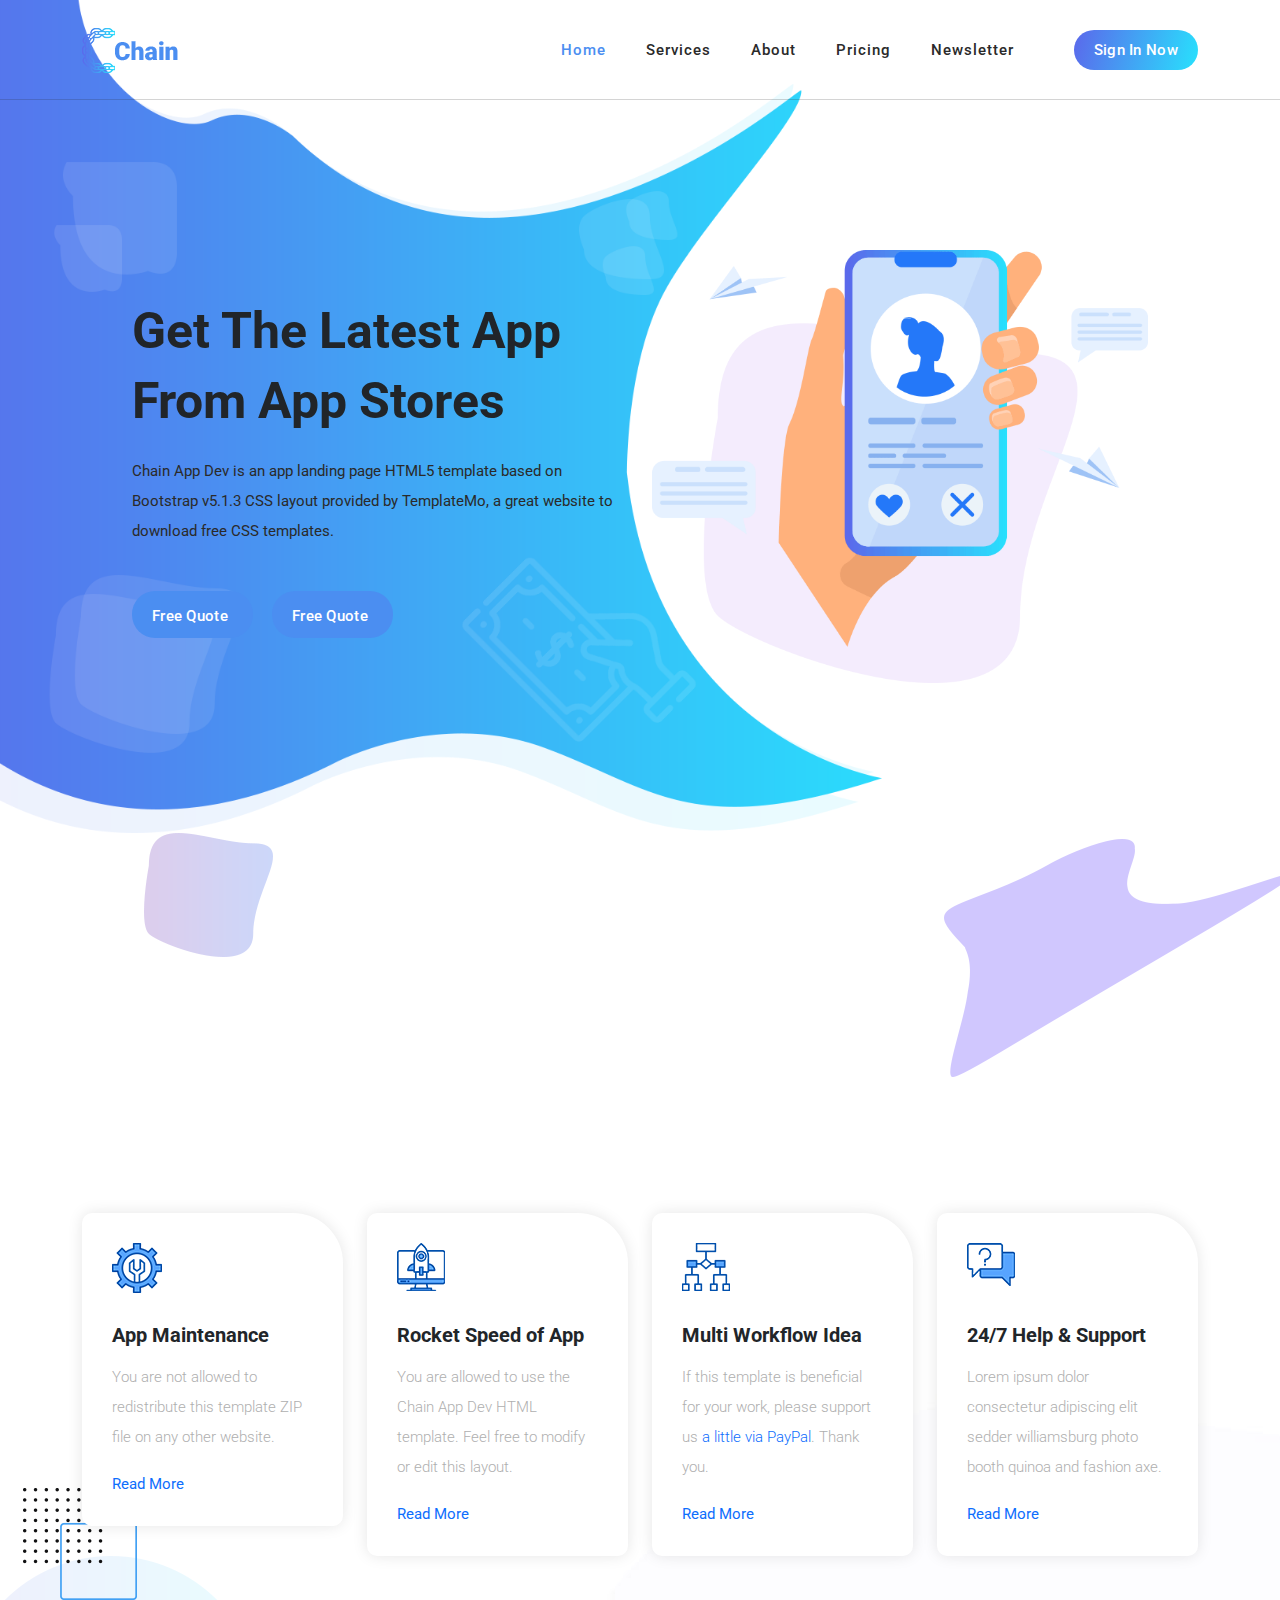
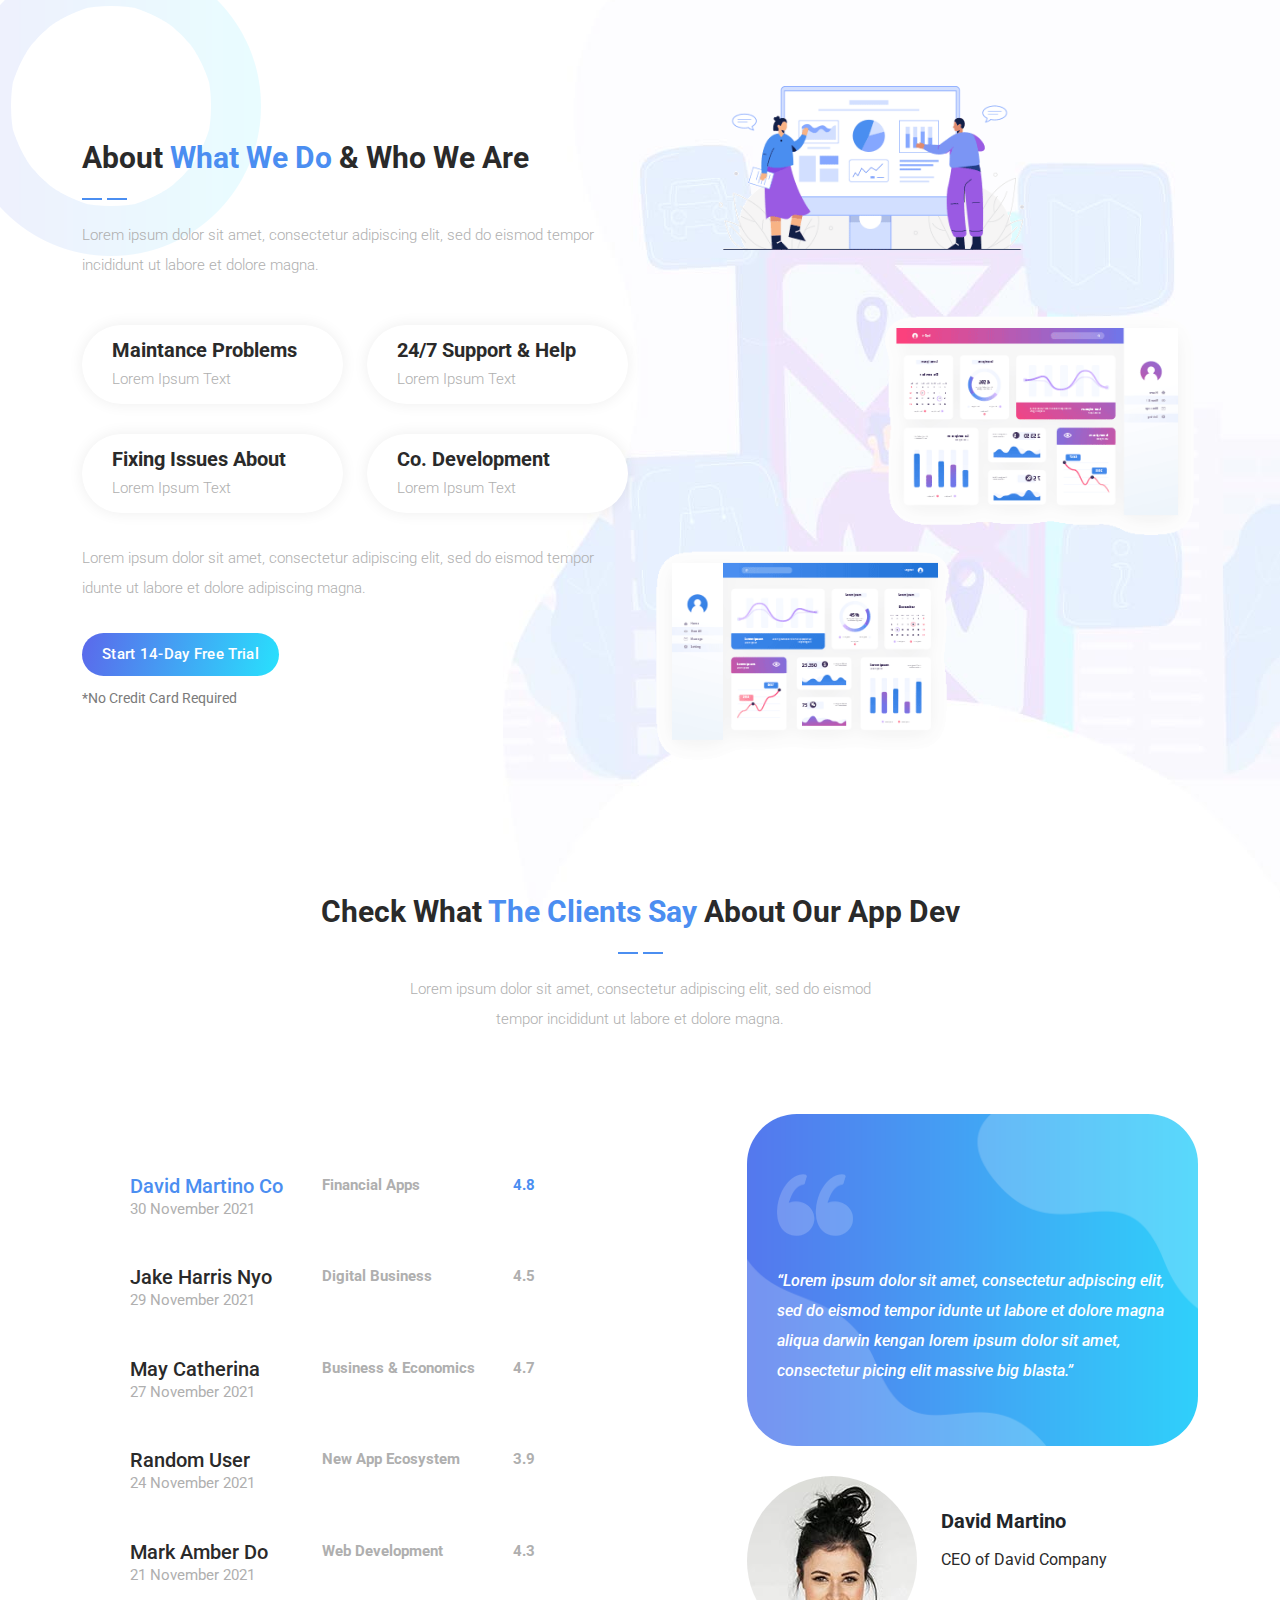
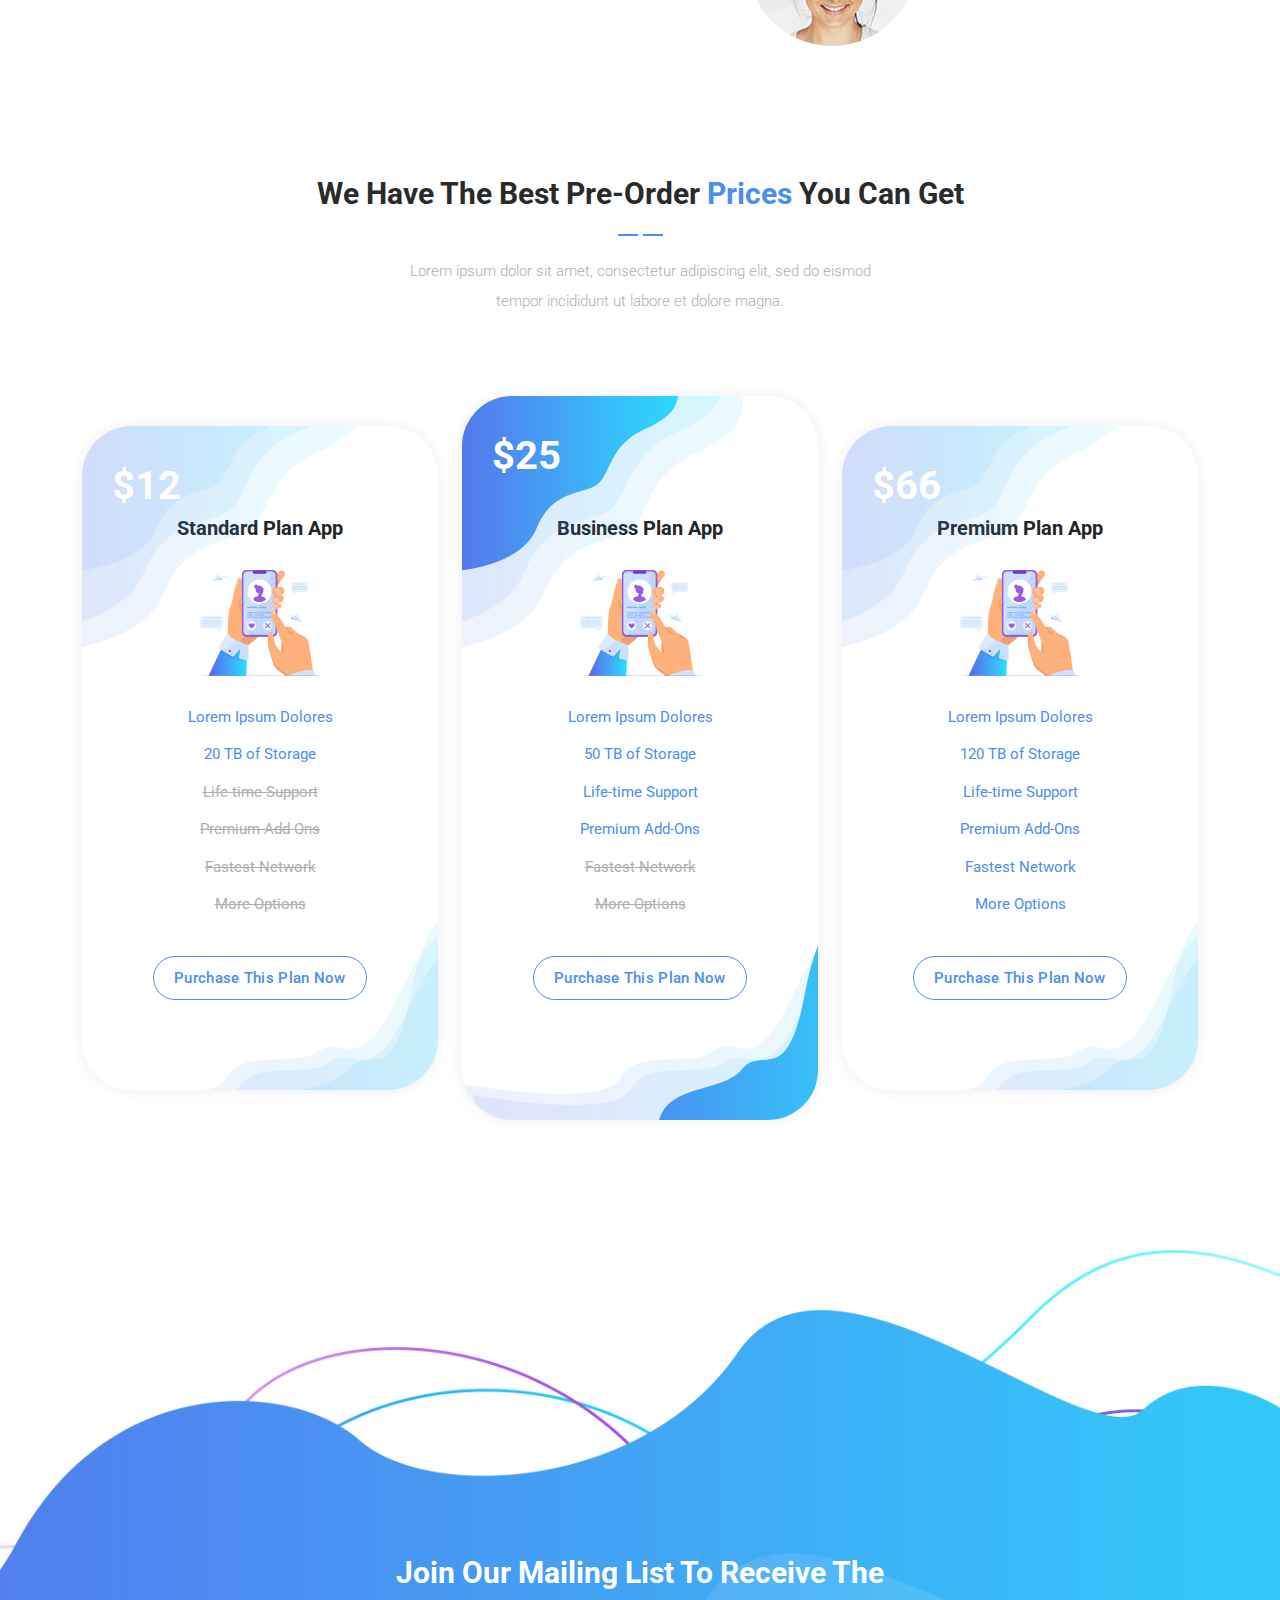
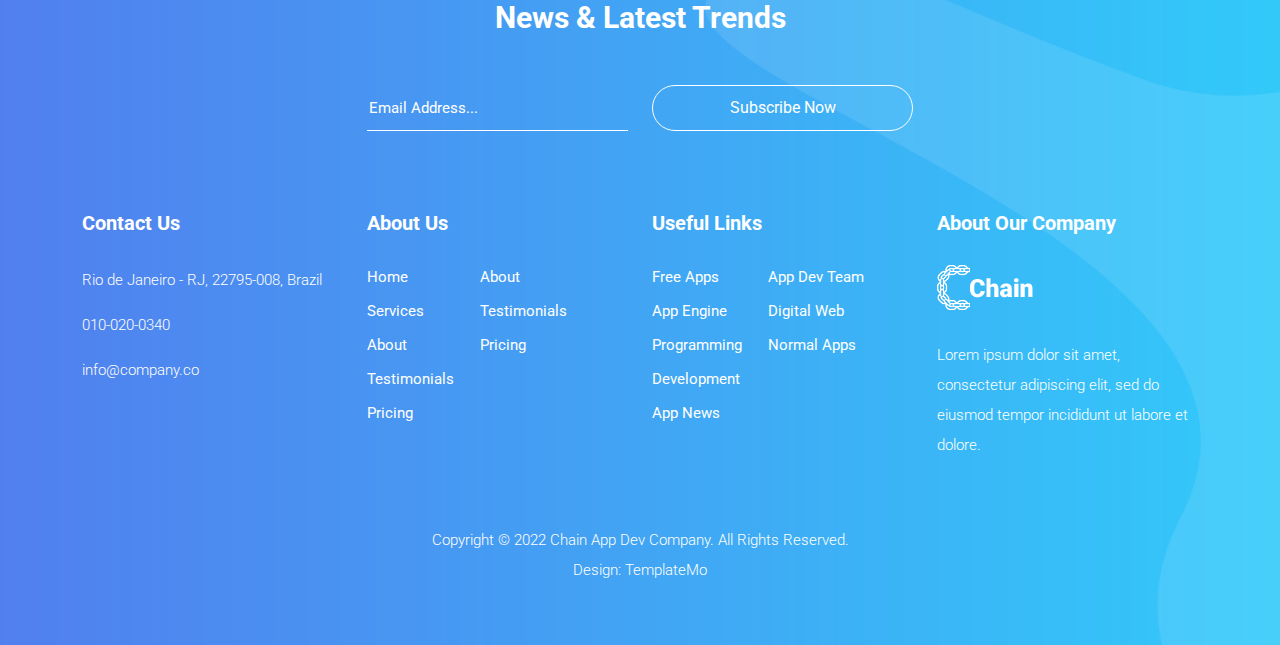
==== index.html @ fcc9979b "initial commit" ====
<!DOCTYPE html>
<html lang="en">

  <head>

    <meta charset="UTF-8">
    <meta name="viewport" content="width=device-width, initial-scale=1, shrink-to-fit=no">
    <meta name="description" content="">
    <meta name="author" content="">
    <link rel="preconnect" href="https://fonts.googleapis.com">
    <link rel="preconnect" href="https://fonts.gstatic.com" crossorigin>
    <link href="https://fonts.googleapis.com/css2?family=Roboto:wght@100;300;400;500;700;900&display=swap" rel="stylesheet">

    <title>Chain App Dev - App Landing Page HTML5 Template</title>

    <!-- Bootstrap core CSS -->
    <link href="vendor/bootstrap/css/bootstrap.min.css" rel="stylesheet">

<!--

TemplateMo 570 Chain App Dev

https://templatemo.com/tm-570-chain-app-dev

-->

    <!-- Additional CSS Files -->
    <link rel="stylesheet" href="https://use.fontawesome.com/releases/v5.8.1/css/all.css" integrity="sha384-50oBUHEmvpQ+1lW4y57PTFmhCaXp0ML5d60M1M7uH2+nqUivzIebhndOJK28anvf" crossorigin="anonymous">
    <link rel="stylesheet" href="assets/css/templatemo-chain-app-dev.css">
    <link rel="stylesheet" href="assets/css/animated.css">
    <link rel="stylesheet" href="assets/css/owl.css">

  </head>

<body>

  <!-- ***** Preloader Start ***** -->
  <div id="js-preloader" class="js-preloader">
    <div class="preloader-inner">
      <span class="dot"></span>
      <div class="dots">
        <span></span>
        <span></span>
        <span></span>
      </div>
    </div>
  </div>
  <!-- ***** Preloader End ***** -->

  <!-- ***** Header Area Start ***** -->
  <header class="header-area header-sticky wow slideInDown" data-wow-duration="0.75s" data-wow-delay="0s">
    <div class="container">
      <div class="row">
        <div class="col-12">
          <nav class="main-nav">
            <!-- ***** Logo Start ***** -->
            <a href="index.html" class="logo">
              <img src="assets/images/logo.png" alt="Chain App Dev">
            </a>
            <!-- ***** Logo End ***** -->
            <!-- ***** Menu Start ***** -->
            <ul class="nav">
              <li class="scroll-to-section"><a href="#top" class="active">Home</a></li>
              <li class="scroll-to-section"><a href="#services">Services</a></li>
              <li class="scroll-to-section"><a href="#about">About</a></li>
              <li class="scroll-to-section"><a href="#pricing">Pricing</a></li>
              <li class="scroll-to-section"><a href="#newsletter">Newsletter</a></li>
              <li><div class="gradient-button"><a id="modal_trigger" href="#modal"><i class="fa fa-sign-in-alt"></i> Sign In Now</a></div></li> 
            </ul>        
            <a class='menu-trigger'>
                <span>Menu</span>
            </a>
            <!-- ***** Menu End ***** -->
          </nav>
        </div>
      </div>
    </div>
  </header>
  <!-- ***** Header Area End ***** -->
  
  <div id="modal" class="popupContainer" style="display:none;">
    <div class="popupHeader">
        <span class="header_title">Login</span>
        <span class="modal_close"><i class="fa fa-times"></i></span>
    </div>

    <section class="popupBody">
        <!-- Social Login -->
        <div class="social_login">
            <div class="">
                <a href="#" class="social_box fb">
                    <span class="icon"><i class="fab fa-facebook"></i></span>
                    <span class="icon_title">Connect with Facebook</span>

                </a>

                <a href="#" class="social_box google">
                    <span class="icon"><i class="fab fa-google-plus"></i></span>
                    <span class="icon_title">Connect with Google</span>
                </a>
            </div>

            <div class="centeredText">
                <span>Or use your Email address</span>
            </div>

            <div class="action_btns">
                <div class="one_half"><a href="#" id="login_form" class="btn">Login</a></div>
                <div class="one_half last"><a href="#" id="register_form" class="btn">Sign up</a></div>
            </div>
        </div>

        <!-- Username & Password Login form -->
        <div class="user_login">
            <form>
                <label>Email / Username</label>
                <input type="text" />
                <br />

                <label>Password</label>
                <input type="password" />
                <br />

                <div class="checkbox">
                    <input id="remember" type="checkbox" />
                    <label for="remember">Remember me on this computer</label>
                </div>

                <div class="action_btns">
                    <div class="one_half"><a href="#" class="btn back_btn"><i class="fa fa-angle-double-left"></i> Back</a></div>
                    <div class="one_half last"><a href="#" class="btn btn_red">Login</a></div>
                </div>
            </form>

            <a href="#" class="forgot_password">Forgot password?</a>
        </div>

        <!-- Register Form -->
        <div class="user_register">
            <form>
                <label>Full Name</label>
                <input type="text" />
                <br />

                <label>Email Address</label>
                <input type="email" />
                <br />

                <label>Password</label>
                <input type="password" />
                <br />

                <div class="checkbox">
                    <input id="send_updates" type="checkbox" />
                    <label for="send_updates">Send me occasional email updates</label>
                </div>

                <div class="action_btns">
                    <div class="one_half"><a href="#" class="btn back_btn"><i class="fa fa-angle-double-left"></i> Back</a></div>
                    <div class="one_half last"><a href="#" class="btn btn_red">Register</a></div>
                </div>
            </form>
        </div>
    </section>
</div>

  <div class="main-banner wow fadeIn" id="top" data-wow-duration="1s" data-wow-delay="0.5s">
    <div class="container">
      <div class="row">
        <div class="col-lg-12">
          <div class="row">
            <div class="col-lg-6 align-self-center">
              <div class="left-content show-up header-text wow fadeInLeft" data-wow-duration="1s" data-wow-delay="1s">
                <div class="row">
                  <div class="col-lg-12">
                    <h2>Get The Latest App From App Stores</h2>
                    <p>Chain App Dev is an app landing page HTML5 template based on Bootstrap v5.1.3 CSS layout provided by TemplateMo, a great website to download free CSS templates.</p>
                  </div>
                  <div class="col-lg-12">
                    <div class="white-button first-button scroll-to-section">
                      <a href="#contact">Free Quote <i class="fab fa-apple"></i></a>
                    </div>
                    <div class="white-button scroll-to-section">
                      <a href="#contact">Free Quote <i class="fab fa-google-play"></i></a>
                    </div>
                  </div>
                </div>
              </div>
            </div>
            <div class="col-lg-6">
              <div class="right-image wow fadeInRight" data-wow-duration="1s" data-wow-delay="0.5s">
                <img src="assets/images/slider-dec.png" alt="">
              </div>
            </div>
          </div>
        </div>
      </div>
    </div>
  </div>

  <div id="services" class="services section">
    <div class="container">
      <div class="row">
        <div class="col-lg-8 offset-lg-2">
          <div class="section-heading  wow fadeInDown" data-wow-duration="1s" data-wow-delay="0.5s">
            <h4>Amazing <em>Services &amp; Features</em> for you</h4>
            <img src="assets/images/heading-line-dec.png" alt="">
            <p>If you need the greatest collection of HTML templates for your business, please visit <a rel="nofollow" href="https://www.toocss.com/" target="_blank">TooCSS</a> Blog. If you need to have a contact form PHP script, go to <a href="https://templatemo.com/contact" target="_parent">our contact page</a> for more information.</p>
          </div>
        </div>
      </div>
    </div>
    <div class="container">
      <div class="row">
        <div class="col-lg-3">
          <div class="service-item first-service">
            <div class="icon"></div>
            <h4>App Maintenance</h4>
            <p>You are not allowed to redistribute this template ZIP file on any other website.</p>
            <div class="text-button">
              <a href="#">Read More <i class="fa fa-arrow-right"></i></a>
            </div>
          </div>
        </div>
        <div class="col-lg-3">
          <div class="service-item second-service">
            <div class="icon"></div>
            <h4>Rocket Speed of App</h4>
            <p>You are allowed to use the Chain App Dev HTML template. Feel free to modify or edit this layout.</p>
            <div class="text-button">
              <a href="#">Read More <i class="fa fa-arrow-right"></i></a>
            </div>
          </div>
        </div>
        <div class="col-lg-3">
          <div class="service-item third-service">
            <div class="icon"></div>
            <h4>Multi Workflow Idea</h4>
            <p>If this template is beneficial for your work, please support us <a rel="nofollow" href="https://paypal.me/templatemo" target="_blank">a little via PayPal</a>. Thank you.</p>
            <div class="text-button">
              <a href="#">Read More <i class="fa fa-arrow-right"></i></a>
            </div>
          </div>
        </div>
        <div class="col-lg-3">
          <div class="service-item fourth-service">
            <div class="icon"></div>
            <h4>24/7 Help &amp; Support</h4>
            <p>Lorem ipsum dolor consectetur adipiscing elit sedder williamsburg photo booth quinoa and fashion axe.</p>
            <div class="text-button">
              <a href="#">Read More <i class="fa fa-arrow-right"></i></a>
            </div>
          </div>
        </div>
      </div>
    </div>
  </div>

  <div id="about" class="about-us section">
    <div class="container">
      <div class="row">
        <div class="col-lg-6 align-self-center">
          <div class="section-heading">
            <h4>About <em>What We Do</em> &amp; Who We Are</h4>
            <img src="assets/images/heading-line-dec.png" alt="">
            <p>Lorem ipsum dolor sit amet, consectetur adipiscing elit, sed do eismod tempor incididunt ut labore et dolore magna.</p>
          </div>
          <div class="row">
            <div class="col-lg-6">
              <div class="box-item">
                <h4><a href="#">Maintance Problems</a></h4>
                <p>Lorem Ipsum Text</p>
              </div>
            </div>
            <div class="col-lg-6">
              <div class="box-item">
                <h4><a href="#">24/7 Support &amp; Help</a></h4>
                <p>Lorem Ipsum Text</p>
              </div>
            </div>
            <div class="col-lg-6">
              <div class="box-item">
                <h4><a href="#">Fixing Issues About</a></h4>
                <p>Lorem Ipsum Text</p>
              </div>
            </div>
            <div class="col-lg-6">
              <div class="box-item">
                <h4><a href="#">Co. Development</a></h4>
                <p>Lorem Ipsum Text</p>
              </div>
            </div>
            <div class="col-lg-12">
              <p>Lorem ipsum dolor sit amet, consectetur adipiscing elit, sed do eismod tempor idunte ut labore et dolore adipiscing  magna.</p>
              <div class="gradient-button">
                <a href="#">Start 14-Day Free Trial</a>
              </div>
              <span>*No Credit Card Required</span>
            </div>
          </div>
        </div>
        <div class="col-lg-6">
          <div class="right-image">
            <img src="assets/images/about-right-dec.png" alt="">
          </div>
        </div>
      </div>
    </div>
  </div>

  <div id="clients" class="the-clients">
    <div class="container">
      <div class="row">
        <div class="col-lg-8 offset-lg-2">
          <div class="section-heading">
            <h4>Check What <em>The Clients Say</em> About Our App Dev</h4>
            <img src="assets/images/heading-line-dec.png" alt="">
            <p>Lorem ipsum dolor sit amet, consectetur adipiscing elit, sed do eismod tempor incididunt ut labore et dolore magna.</p>
          </div>
        </div>
        <div class="col-lg-12">
          <div class="naccs">
            <div class="grid">
              <div class="row">
                <div class="col-lg-7 align-self-center">
                  <div class="menu">
                    <div class="first-thumb active">
                      <div class="thumb">
                        <div class="row">
                          <div class="col-lg-4 col-sm-4 col-12">
                            <h4>David Martino Co</h4>
                            <span class="date">30 November 2021</span>
                          </div>
                          <div class="col-lg-4 col-sm-4 d-none d-sm-block">
                            <span class="category">Financial Apps</span>
                          </div>
                          <div class="col-lg-4 col-sm-4 col-12">
                              <i class="fa fa-star"></i>
                              <i class="fa fa-star"></i>
                              <i class="fa fa-star"></i>
                              <i class="fa fa-star"></i>
                              <i class="fa fa-star"></i>
                              <span class="rating">4.8</span>
                          </div>
                        </div>
                      </div>
                    </div>
                    <div>
                      <div class="thumb">
                        <div class="row">
                          <div class="col-lg-4 col-sm-4 col-12">
                            <h4>Jake Harris Nyo</h4>
                            <span class="date">29 November 2021</span>
                          </div>
                          <div class="col-lg-4 col-sm-4 d-none d-sm-block">
                            <span class="category">Digital Business</span>
                          </div>
                          <div class="col-lg-4 col-sm-4 col-12">
                              <i class="fa fa-star"></i>
                              <i class="fa fa-star"></i>
                              <i class="fa fa-star"></i>
                              <i class="fa fa-star"></i>
                              <i class="fa fa-star"></i>
                              <span class="rating">4.5</span>
                          </div>
                        </div>
                      </div>
                    </div>
                    <div>
                      <div class="thumb">
                        <div class="row">
                          <div class="col-lg-4 col-sm-4 col-12">
                            <h4>May Catherina</h4>
                            <span class="date">27 November 2021</span>
                          </div>
                          <div class="col-lg-4 col-sm-4 d-none d-sm-block">
                            <span class="category">Business &amp; Economics</span>
                          </div>
                          <div class="col-lg-4 col-sm-4 col-12">
                              <i class="fa fa-star"></i>
                              <i class="fa fa-star"></i>
                              <i class="fa fa-star"></i>
                              <i class="fa fa-star"></i>
                              <i class="fa fa-star"></i>
                              <span class="rating">4.7</span>
                          </div>
                        </div>
                      </div>
                    </div>
                    <div>
                      <div class="thumb">
                        <div class="row">
                          <div class="col-lg-4 col-sm-4 col-12">
                            <h4>Random User</h4>
                            <span class="date">24 November 2021</span>
                          </div>
                          <div class="col-lg-4 col-sm-4 d-none d-sm-block">
                            <span class="category">New App Ecosystem</span>
                          </div>
                          <div class="col-lg-4 col-sm-4 col-12">
                              <i class="fa fa-star"></i>
                              <i class="fa fa-star"></i>
                              <i class="fa fa-star"></i>
                              <i class="fa fa-star"></i>
                              <i class="fa fa-star"></i>
                              <span class="rating">3.9</span>
                          </div>
                        </div>
                      </div>
                    </div>
                    <div class="last-thumb">
                      <div class="thumb">
                        <div class="row">
                          <div class="col-lg-4 col-sm-4 col-12">
                            <h4>Mark Amber Do</h4>
                            <span class="date">21 November 2021</span>
                          </div>
                          <div class="col-lg-4 col-sm-4 d-none d-sm-block">
                            <span class="category">Web Development</span>
                          </div>
                          <div class="col-lg-4 col-sm-4 col-12">
                              <i class="fa fa-star"></i>
                              <i class="fa fa-star"></i>
                              <i class="fa fa-star"></i>
                              <i class="fa fa-star"></i>
                              <i class="fa fa-star"></i>
                              <span class="rating">4.3</span>
                          </div>
                        </div>
                      </div>
                    </div>
                  </div>
                </div> 
                <div class="col-lg-5">
                  <ul class="nacc">
                    <li class="active">
                      <div>
                        <div class="thumb">
                          <div class="row">
                            <div class="col-lg-12">
                              <div class="client-content">
                                <img src="assets/images/quote.png" alt="">
                                <p>“Lorem ipsum dolor sit amet, consectetur adpiscing elit, sed do eismod tempor idunte ut labore et dolore magna aliqua darwin kengan
                                  lorem ipsum dolor sit amet, consectetur picing elit massive big blasta.”</p>
                              </div>
                              <div class="down-content">
                                <img src="assets/images/client-image.jpg" alt="">
                                <div class="right-content">
                                  <h4>David Martino</h4>
                                  <span>CEO of David Company</span>
                                </div>
                              </div>
                            </div>
                          </div>
                        </div>
                      </div>
                    </li>
                    <li>
                      <div>
                        <div class="thumb">
                          <div class="row">
                            <div class="col-lg-12">
                              <div class="client-content">
                                <img src="assets/images/quote.png" alt="">
                                <p>“CTO, Lorem ipsum dolor sit amet, consectetur adpiscing elit, sed do eismod tempor idunte ut labore et dolore magna aliqua darwin kengan
                                  lorem ipsum dolor sit amet, consectetur picing elit massive big blasta.”</p>
                              </div>
                              <div class="down-content">
                                <img src="assets/images/client-image.jpg" alt="">
                                <div class="right-content">
                                  <h4>Jake H. Nyo</h4>
                                  <span>CTO of Digital Company</span>
                                </div>
                              </div>
                            </div>
                          </div>
                        </div>
                      </div>
                    </li>
                    <li>
                      <div>
                        <div class="thumb">
                          <div class="row">
                            <div class="col-lg-12">
                              <div class="client-content">
                                <img src="assets/images/quote.png" alt="">
                                <p>“May, Lorem ipsum dolor sit amet, consectetur adpiscing elit, sed do eismod tempor idunte ut labore et dolore magna aliqua darwin kengan
                                  lorem ipsum dolor sit amet, consectetur picing elit massive big blasta.”</p>
                              </div>
                              <div class="down-content">
                                <img src="assets/images/client-image.jpg" alt="">
                                <div class="right-content">
                                  <h4>May C.</h4>
                                  <span>Founder of Catherina Co.</span>
                                </div>
                              </div>
                            </div>
                          </div>
                        </div>
                      </div>
                    </li>
                    <li>
                      <div>
                        <div class="thumb">
                          <div class="row">
                            <div class="col-lg-12">
                              <div class="client-content">
                                <img src="assets/images/quote.png" alt="">
                                <p>“Lorem ipsum dolor sit amet, consectetur adpiscing elit, sed do eismod tempor idunte ut labore et dolore magna aliqua darwin kengan
                                  lorem ipsum dolor sit amet, consectetur picing elit massive big blasta.”</p>
                              </div>
                              <div class="down-content">
                                <img src="assets/images/client-image.jpg" alt="">
                                <div class="right-content">
                                  <h4>Random Staff</h4>
                                  <span>Manager, Digital Company</span>
                                </div>
                              </div>
                            </div>
                          </div>
                        </div>
                      </div>
                    </li>
                    <li>
                      <div>
                        <div class="thumb">
                          <div class="row">
                            <div class="col-lg-12">
                              <div class="client-content">
                                <img src="assets/images/quote.png" alt="">
                                <p>“Mark, Lorem ipsum dolor sit amet, consectetur adpiscing elit, sed do eismod tempor idunte ut labore et dolore magna aliqua darwin kengan
                                  lorem ipsum dolor sit amet, consectetur picing elit massive big blasta.”</p>
                              </div>
                              <div class="down-content">
                                <img src="assets/images/client-image.jpg" alt="">
                                <div class="right-content">
                                  <h4>Mark Am</h4>
                                  <span>CTO, Amber Do Company</span>
                                </div>
                              </div>
                            </div>
                          </div>
                        </div>
                      </div>
                    </li>
                  </ul>
                </div>          
              </div>
            </div>
          </div>
        </div>
      </div>
    </div>
  </div>

  <div id="pricing" class="pricing-tables">
    <div class="container">
      <div class="row">
        <div class="col-lg-8 offset-lg-2">
          <div class="section-heading">
            <h4>We Have The Best Pre-Order <em>Prices</em> You Can Get</h4>
            <img src="assets/images/heading-line-dec.png" alt="">
            <p>Lorem ipsum dolor sit amet, consectetur adipiscing elit, sed do eismod tempor incididunt ut labore et dolore magna.</p>
          </div>
        </div>
        <div class="col-lg-4">
          <div class="pricing-item-regular">
            <span class="price">$12</span>
            <h4>Standard Plan App</h4>
            <div class="icon">
              <img src="assets/images/pricing-table-01.png" alt="">
            </div>
            <ul>
              <li>Lorem Ipsum Dolores</li>
              <li>20 TB of Storage</li>
              <li class="non-function">Life-time Support</li>
              <li class="non-function">Premium Add-Ons</li>
              <li class="non-function">Fastest Network</li>
              <li class="non-function">More Options</li>
            </ul>
            <div class="border-button">
              <a href="#">Purchase This Plan Now</a>
            </div>
          </div>
        </div>
        <div class="col-lg-4">
          <div class="pricing-item-pro">
            <span class="price">$25</span>
            <h4>Business Plan App</h4>
            <div class="icon">
              <img src="assets/images/pricing-table-01.png" alt="">
            </div>
            <ul>
              <li>Lorem Ipsum Dolores</li>
              <li>50 TB of Storage</li>
              <li>Life-time Support</li>
              <li>Premium Add-Ons</li>
              <li class="non-function">Fastest Network</li>
              <li class="non-function">More Options</li>
            </ul>
            <div class="border-button">
              <a href="#">Purchase This Plan Now</a>
            </div>
          </div>
        </div>
        <div class="col-lg-4">
          <div class="pricing-item-regular">
            <span class="price">$66</span>
            <h4>Premium Plan App</h4>
            <div class="icon">
              <img src="assets/images/pricing-table-01.png" alt="">
            </div>
            <ul>
              <li>Lorem Ipsum Dolores</li>
              <li>120 TB of Storage</li>
              <li>Life-time Support</li>
              <li>Premium Add-Ons</li>
              <li>Fastest Network</li>
              <li>More Options</li>
            </ul>
            <div class="border-button">
              <a href="#">Purchase This Plan Now</a>
            </div>
          </div>
        </div>
      </div>
    </div>
  </div> 

  <footer id="newsletter">
    <div class="container">
      <div class="row">
        <div class="col-lg-8 offset-lg-2">
          <div class="section-heading">
            <h4>Join our mailing list to receive the news &amp; latest trends</h4>
          </div>
        </div>
        <div class="col-lg-6 offset-lg-3">
          <form id="search" action="#" method="GET">
            <div class="row">
              <div class="col-lg-6 col-sm-6">
                <fieldset>
                  <input type="address" name="address" class="email" placeholder="Email Address..." autocomplete="on" required>
                </fieldset>
              </div>
              <div class="col-lg-6 col-sm-6">
                <fieldset>
                  <button type="submit" class="main-button">Subscribe Now <i class="fa fa-angle-right"></i></button>
                </fieldset>
              </div>
            </div>
          </form>
        </div>
      </div>
      <div class="row">
        <div class="col-lg-3">
          <div class="footer-widget">
            <h4>Contact Us</h4>
            <p>Rio de Janeiro - RJ, 22795-008, Brazil</p>
            <p><a href="#">010-020-0340</a></p>
            <p><a href="#">info@company.co</a></p>
          </div>
        </div>
        <div class="col-lg-3">
          <div class="footer-widget">
            <h4>About Us</h4>
            <ul>
              <li><a href="#">Home</a></li>
              <li><a href="#">Services</a></li>
              <li><a href="#">About</a></li>
              <li><a href="#">Testimonials</a></li>
              <li><a href="#">Pricing</a></li>
            </ul>
            <ul>
              <li><a href="#">About</a></li>
              <li><a href="#">Testimonials</a></li>
              <li><a href="#">Pricing</a></li>
            </ul>
          </div>
        </div>
        <div class="col-lg-3">
          <div class="footer-widget">
            <h4>Useful Links</h4>
            <ul>
              <li><a href="#">Free Apps</a></li>
              <li><a href="#">App Engine</a></li>
              <li><a href="#">Programming</a></li>
              <li><a href="#">Development</a></li>
              <li><a href="#">App News</a></li>
            </ul>
            <ul>
              <li><a href="#">App Dev Team</a></li>
              <li><a href="#">Digital Web</a></li>
              <li><a href="#">Normal Apps</a></li>
            </ul>
          </div>
        </div>
        <div class="col-lg-3">
          <div class="footer-widget">
            <h4>About Our Company</h4>
            <div class="logo">
              <img src="assets/images/white-logo.png" alt="">
            </div>
            <p>Lorem ipsum dolor sit amet, consectetur adipiscing elit, sed do eiusmod tempor incididunt ut labore et dolore.</p>
          </div>
        </div>
        <div class="col-lg-12">
          <div class="copyright-text">
            <p>Copyright © 2022 Chain App Dev Company. All Rights Reserved. 
          <br>Design: <a href="https://templatemo.com/" target="_blank" title="css templates">TemplateMo</a></p>
          </div>
        </div>
      </div>
    </div>
  </footer>


  <!-- Scripts -->
  <script src="vendor/jquery/jquery.min.js"></script>
  <script src="vendor/bootstrap/js/bootstrap.bundle.min.js"></script>
  <script src="assets/js/owl-carousel.js"></script>
  <script src="assets/js/animation.js"></script>
  <script src="assets/js/imagesloaded.js"></script>
  <script src="assets/js/popup.js"></script>
  <script src="assets/js/custom.js"></script>
</body>
</html>
---- assets/css/templatemo-chain-app-dev.css ----
/*

TemplateMo 570 Chain App Dev

https://templatemo.com/tm-570-chain-app-dev

*/

/* ---------------------------------------------
Table of contents
------------------------------------------------
01. font & reset css
02. reset
03. global styles
04. header
05. banner
06. features
07. testimonials
08. contact
09. footer
10. preloader
11. search
12. portfolio

--------------------------------------------- */
/* 
---------------------------------------------
font & reset css
--------------------------------------------- 
*/
/* 
---------------------------------------------
reset
--------------------------------------------- 
*/
html, body, div, span, applet, object, iframe, h1, h2, h3, h4, h5, h6, p, blockquote, div
pre, a, abbr, acronym, address, big, cite, code, del, dfn, em, font, img, ins, kbd, q,
s, samp, small, strike, strong, sub, sup, tt, var, b, u, i, center, dl, dt, dd, ol, ul, li,
figure, header, nav, section, article, aside, footer, figcaption {
  margin: 0;
  padding: 0;
  border: 0;
  outline: 0;
}

/* clear fix */
.grid:after {
  content: '';
  display: block;
  clear: both;
}

/* ---- .grid-item ---- */

.grid-sizer,
.grid-item {
  width: 50%;
}

.grid-item {
  float: left;
}

.grid-item img {
  display: block;
  max-width: 100%;
}

.clearfix:after {
  content: ".";
  display: block;
  clear: both;
  visibility: hidden;
  line-height: 0;
  height: 0;
}

.clearfix {
  display: inline-block;
}

html[xmlns] .clearfix {
  display: block;
}

* html .clearfix {
  height: 1%;
}

ul, li {
  padding: 0;
  margin: 0;
  list-style: none;
}

header, nav, section, article, aside, footer, hgroup {
  display: block;
}

* {
  box-sizing: border-box;
}

html, body {
  font-family: 'Roboto', sans-serif;
  font-weight: 400;
  background-color: #fff;
  -ms-text-size-adjust: 100%;
  -webkit-font-smoothing: antialiased;
  -moz-osx-font-smoothing: grayscale;
}

a {
  text-decoration: none !important;
}

h1, h2, h3, h4, h5, h6 {
  margin-top: 0px;
  margin-bottom: 0px;
}

ul {
  margin-bottom: 0px;
}

p {
  font-size: 15px;
  line-height: 30px;
  font-weight: 300;
  color: #afafaf;
}

img {
  width: 100%;
  overflow: hidden;
}

/* 
---------------------------------------------
global styles
--------------------------------------------- 
*/
html,
body {
  background: #fff;
  font-family: 'Roboto', sans-serif;
}

::selection {
  background: #4b8ef1;
  color: #fff !important;
}

::-moz-selection {
  background: #4b8ef1;
  color: #fff !important;
}

@media (max-width: 991px) {
  html, body {
    overflow-x: hidden;
  }
  .mobile-top-fix {
    margin-top: 30px;
    margin-bottom: 0px;
  }
  .mobile-bottom-fix {
    margin-bottom: 30px;
  }
  .mobile-bottom-fix-big {
    margin-bottom: 60px;
  }
}

.section-heading {
  position: relative;
  z-index: 2;
}

.section-heading h4 {
  color: #2a2a2a;
  font-size: 30px;
  font-weight: 700;
  text-transform: capitalize;
  margin-bottom: 10px;
}

.section-heading h4 em {
  font-style: normal;
  color: #4b8ef1;
}

.section-heading img {
  width: 45px;
  height: 2px;
}

.section-heading p {
  margin-top: 10px;
}

.show-up {
  position: relative;
  z-index: 2;
}

.white-button a {
  display: inline-block !important;
  padding: 10px 20px !important;
  color: #4b8ef1 !important;
  text-transform: capitalize;
  font-size: 15px;
  background-color: #fff;
  border-radius: 23px;
  font-weight: 500 !important;
  letter-spacing: 0.3px !important;
  transition: all .5s;
}

.white-button a i {
  margin-left: 5px;
  font-size: 18px;
}

.white-button a:hover {
  background-color: #4b8ef1;
  color: #fff !important;
}

.text-button a {
  font-size: 15px;
}

.text-button a i {
  margin-left: 5px;
  font-size: 14px;
  transition: all .3s;
}

.text-button a:hover i {
  margin-left: 8px;
}

.gradient-button a {
  display: inline-block !important;
  padding: 10px 20px !important;
  color: #fff !important;
  text-transform: capitalize;
  font-size: 15px;
  background: rgb(19,175,240);
  background: linear-gradient(105deg, rgba(91,104,235,1) 0%, rgba(40,225,253,1) 100%);
  border-radius: 23px;
  font-weight: 500 !important;
  letter-spacing: 0.3px !important;
  transition: all .5s;
}

.gradient-button a:hover {
  color: #fff !important;
  background: rgb(19,175,240);
  background: linear-gradient(105deg, rgba(91,104,235,1) 0%, rgba(40,225,253,1) 100%);
}

.border-button a {
  display: inline-block !important;
  padding: 10px 20px !important;
  color: #4b8ef1 !important;
  border: 1px solid #4b8ef1;
  text-transform: capitalize;
  font-size: 15px;
  display: inline-block;
  background-color: #fff;
  border-radius: 23px;
  font-weight: 500 !important;
  letter-spacing: 0.3px !important;
  transition: all .5s;
}

.border-button a:hover {
  background-color: #4b8ef1;
  color: #fff !important;
}


/* 
---------------------------------------------
header
--------------------------------------------- 
*/

.background-header {
  background-color: #fff !important;
  height: 80px!important;
  border-bottom: none !important;
  position: fixed!important;
  top: 0px;
  left: 0px;
  right: 0px;
  box-shadow: 0px 5px 8px rgba(0,0,0,0.03);
}

.background-header .logo,
.background-header .main-nav .nav li a {
  color: #fff;
}

.background-header .main-nav .nav li:hover a {
  color: #4b8ef1;
}

.background-header .nav li a.active {
  position: relative;
  color: #fff;
}

.background-header .nav li a.active:after {
  position: absolute;
  width: 100%;
  height: 1px;
  background-color: #4b8ef1;
  content: '';
  left: 50%;
  bottom: -20px;
  transform: translateX(-50%);
}

.background-header .nav li:last-child a.active:after {
  background-color: transparent;
}

.header-area {
  background-color: transparent;
  border-bottom: 1px solid rgba(42,42,42,0.2);
  position: absolute;
  left: 0px;
  right: 0px;
  z-index: 100;
  height: 100px;
  -webkit-transition: all .5s ease 0s;
  -moz-transition: all .5s ease 0s;
  -o-transition: all .5s ease 0s;
  transition: all .5s ease 0s;
}

.header-area .main-nav {
  min-height: 80px;
  background: transparent;
}

.header-area .main-nav .logo {
  float: left;
  -webkit-transition: all 0.3s ease 0s;
  -moz-transition: all 0.3s ease 0s;
  -o-transition: all 0.3s ease 0s;
  transition: all 0.3s ease 0s;
}

.header-area .main-nav .logo {
    line-height: 100px;
    float: left;
    -webkit-transition: all 0.3s ease 0s;
    -moz-transition: all 0.3s ease 0s;
    -o-transition: all 0.3s ease 0s;
    transition: all 0.3s ease 0s;
}

.background-header .main-nav .logo {
  line-height: 80px;
}

.background-header .main-nav .nav {
  margin-top: 20px !important;
}

.header-area .main-nav .nav {
  float: right;
  margin-top: 30px;
  margin-right: 0px;
  background-color: transparent;
  -webkit-transition: all 0.3s ease 0s;
  -moz-transition: all 0.3s ease 0s;
  -o-transition: all 0.3s ease 0s;
  transition: all 0.3s ease 0s;
  position: relative;
  z-index: 999;
}

.header-area .main-nav .nav li {
  padding-left: 20px;
  padding-right: 20px;
}

.header-area .main-nav .nav li:nth-child(6) {
  padding-right: 0px;
  padding-left: 40px;
}

.header-area .main-nav .nav li:last-child a ,
.background-header .main-nav .nav li:last-child a,
.header-area .main-nav .nav li:nth-child(6) a ,
.background-header .main-nav .nav li:nth-child(6) a {
  padding: 0px 20px !important;
  font-weight: 400;
}

.header-area .main-nav .nav li:last-child a:hover ,
.background-header .main-nav .nav li:last-child a:hover,
.header-area .main-nav .nav li:nth-child(6) a:hover ,
.background-header .main-nav .nav li:nth-child(6) a:hover {
  color: #fff !important;
}

.header-area .main-nav .nav li a {
  display: block;
  font-weight: 500;
  font-size: 15px;
  color: #2a2a2a;
  text-transform: capitalize;
  -webkit-transition: all 0.3s ease 0s;
  -moz-transition: all 0.3s ease 0s;
  -o-transition: all 0.3s ease 0s;
  transition: all 0.3s ease 0s;
  height: 40px;
  line-height: 40px;
  border: transparent;
  letter-spacing: 1px;
}

.header-area .main-nav .nav li:hover a,
.header-area .main-nav .nav li a.active {
  color: #4b8ef1!important;
}

.header-area .main-nav .nav li:last-child a.active {
  color: #fff !important;
}

.background-header .main-nav .nav li:hover a,
.background-header .main-nav .nav li a.active {
  color: #4b8ef1!important;
  opacity: 1;
}

.header-area .main-nav .nav li.submenu {
  position: relative;
  padding-right: 30px;
}

.header-area .main-nav .nav li.submenu:after {
  font-family: FontAwesome;
  content: "\f107";
  font-size: 12px;
  color: #2a2a2a;
  position: absolute;
  right: 18px;
  top: 12px;
}

.background-header .main-nav .nav li.submenu:after {
  color: #2a2a2a;
}

.header-area .main-nav .nav li.submenu ul {
  position: absolute;
  width: 200px;
  box-shadow: 0 2px 28px 0 rgba(0, 0, 0, 0.06);
  overflow: hidden;
  top: 50px;
  opacity: 0;
  transform: translateY(+2em);
  visibility: hidden;
  z-index: -1;
  transition: all 0.3s ease-in-out 0s, visibility 0s linear 0.3s, z-index 0s linear 0.01s;
}

.header-area .main-nav .nav li.submenu ul li {
  margin-left: 0px;
  padding-left: 0px;
  padding-right: 0px;
}

.header-area .main-nav .nav li.submenu ul li a {
  opacity: 1;
  display: block;
  background: #f7f7f7;
  color: #2a2a2a!important;
  padding-left: 20px;
  height: 40px;
  line-height: 40px;
  -webkit-transition: all 0.3s ease 0s;
  -moz-transition: all 0.3s ease 0s;
  -o-transition: all 0.3s ease 0s;
  transition: all 0.3s ease 0s;
  position: relative;
  font-size: 13px;
  font-weight: 400;
  border-bottom: 1px solid #eee;
}

.header-area .main-nav .nav li.submenu ul li a:hover {
  background: #fff;
  color: #4b8ef1!important;
  padding-left: 25px;
}

.header-area .main-nav .nav li.submenu ul li a:hover:before {
  width: 3px;
}

.header-area .main-nav .nav li.submenu:hover ul {
  visibility: visible;
  opacity: 1;
  z-index: 1;
  transform: translateY(0%);
  transition-delay: 0s, 0s, 0.3s;
}

.header-area .main-nav .menu-trigger {
  cursor: pointer;
  display: block;
  position: absolute;
  top: 33px;
  width: 32px;
  height: 40px;
  text-indent: -9999em;
  z-index: 99;
  right: 40px;
  display: none;
}

.background-header .main-nav .menu-trigger {
  top: 23px;
}

.header-area .main-nav .menu-trigger span,
.header-area .main-nav .menu-trigger span:before,
.header-area .main-nav .menu-trigger span:after {
  -moz-transition: all 0.4s;
  -o-transition: all 0.4s;
  -webkit-transition: all 0.4s;
  transition: all 0.4s;
  background-color: #2a2a2a;
  display: block;
  position: absolute;
  width: 30px;
  height: 2px;
  left: 0;
}

.background-header .main-nav .menu-trigger span,
.background-header .main-nav .menu-trigger span:before,
.background-header .main-nav .menu-trigger span:after {
  background-color: #2a2a2a;
}

.header-area .main-nav .menu-trigger span:before,
.header-area .main-nav .menu-trigger span:after {
  -moz-transition: all 0.4s;
  -o-transition: all 0.4s;
  -webkit-transition: all 0.4s;
  transition: all 0.4s;
  background-color: #2a2a2a;
  display: block;
  position: absolute;
  width: 30px;
  height: 2px;
  left: 0;
  width: 75%;
}

.background-header .main-nav .menu-trigger span:before,
.background-header .main-nav .menu-trigger span:after {
  background-color: #2a2a2a;
}

.header-area .main-nav .menu-trigger span:before,
.header-area .main-nav .menu-trigger span:after {
  content: "";
}

.header-area .main-nav .menu-trigger span {
  top: 16px;
}

.header-area .main-nav .menu-trigger span:before {
  -moz-transform-origin: 33% 100%;
  -ms-transform-origin: 33% 100%;
  -webkit-transform-origin: 33% 100%;
  transform-origin: 33% 100%;
  top: -10px;
  z-index: 10;
}

.header-area .main-nav .menu-trigger span:after {
  -moz-transform-origin: 33% 0;
  -ms-transform-origin: 33% 0;
  -webkit-transform-origin: 33% 0;
  transform-origin: 33% 0;
  top: 10px;
}

.header-area .main-nav .menu-trigger.active span,
.header-area .main-nav .menu-trigger.active span:before,
.header-area .main-nav .menu-trigger.active span:after {
  background-color: transparent;
  width: 100%;
}

.header-area .main-nav .menu-trigger.active span:before {
  -moz-transform: translateY(6px) translateX(1px) rotate(45deg);
  -ms-transform: translateY(6px) translateX(1px) rotate(45deg);
  -webkit-transform: translateY(6px) translateX(1px) rotate(45deg);
  transform: translateY(6px) translateX(1px) rotate(45deg);
  background-color: #2a2a2a;
}

.background-header .main-nav .menu-trigger.active span:before {
  background-color: #2a2a2a;
}

.header-area .main-nav .menu-trigger.active span:after {
  -moz-transform: translateY(-6px) translateX(1px) rotate(-45deg);
  -ms-transform: translateY(-6px) translateX(1px) rotate(-45deg);
  -webkit-transform: translateY(-6px) translateX(1px) rotate(-45deg);
  transform: translateY(-6px) translateX(1px) rotate(-45deg);
  background-color: #2a2a2a;
}

.background-header .main-nav .menu-trigger.active span:after {
  background-color: #2a2a2a;
}

.header-area.header-sticky {
  min-height: 80px;
}

.header-area .nav {
  margin-top: 30px;
}

.header-area.header-sticky .nav li a.active {
  color: #4b8ef1;
}

@media (max-width: 1200px) {
  .header-area .main-nav .nav li {
    padding-left: 12px;
    padding-right: 12px;
  }
  .header-area .main-nav:before {
    display: none;
  }
}

@media (max-width: 992px) {
  .header-area .main-nav .nav li:last-child  ,
  .background-header .main-nav .nav li:last-child {
    color: #069;
  }
  .header-area .main-nav .nav li:nth-child(6),
  .background-header .main-nav .nav li:nth-child(6) {
    padding-right: 0px;
  }
  .background-header .nav li a.active:after {
    display: none;
  }
}

@media (max-width: 767px) {
  .pre-header ul.info li:last-child,
  .pre-header ul.info li:nth-child(6) {
    display: none!important;
  }
  .background-header .main-nav .nav {
    margin-top: 80px !important;
  }
  .header-area .main-nav .logo {
    color: #1e1e1e;
  }
  .header-area.header-sticky .nav li a:hover,
  .header-area.header-sticky .nav li a.active {
    color: #4b8ef1!important;
    opacity: 1;
  }
  .header-area.header-sticky .nav li.search-icon a {
    width: 100%;
  }
  .header-area {
    background-color: #fff;
    padding: 0px 15px;
    height: 100px;
    box-shadow: none;
    text-align: center;
    box-shadow: 0px 5px 8px rgba(0,0,0,0.03);
  }
  .header-area .container {
    padding: 0px;
  }
  .header-area .logo {
    margin-left: 30px;
  }
  .header-area .menu-trigger {
    display: block !important;
  }
  .header-area .main-nav {
    overflow: hidden;
  }
  .header-area .main-nav .nav {
    float: none;
    width: 100%;
    display: none;
    -webkit-transition: all 0s ease 0s;
    -moz-transition: all 0s ease 0s;
    -o-transition: all 0s ease 0s;
    transition: all 0s ease 0s;
    margin-left: 0px;
  }
  .background-header .nav {
    margin-top: 80px;
  }
  .header-area .main-nav .nav li:first-child {
    border-top: 1px solid #eee;
  }
  .header-area.header-sticky .nav {
    margin-top: 100px;
  }
  .header-area .main-nav .nav li {
    width: 100%;
    background: #fff;
    border-bottom: 1px solid #e7e7e7;
    padding-left: 0px !important;
    padding-right: 0px !important;
  }
  .header-area .main-nav .nav li a {
    height: 50px !important;
    line-height: 50px !important;
    padding: 0px !important;
    border: none !important;
    background: #f7f7f7 !important;
    color: #191a20 !important;
  }
  .header-area .main-nav .nav li a:hover {
    background: #eee !important;
    color: #4b8ef1!important;
  }
  .header-area .main-nav .nav li.submenu ul {
    position: relative;
    visibility: inherit;
    opacity: 1;
    z-index: 1;
    transform: translateY(0%);
    transition-delay: 0s, 0s, 0.3s;
    top: 0px;
    width: 100%;
    box-shadow: none;
    height: 0px;
  }
  .header-area .main-nav .nav li.submenu ul li a {
    font-size: 12px;
    font-weight: 400;
  }
  .header-area .main-nav .nav li.submenu ul li a:hover:before {
    width: 0px;
  }
  .header-area .main-nav .nav li.submenu ul.active {
    height: auto !important;
  }
  .header-area .main-nav .nav li.submenu:after {
    color: #3B566E;
    right: 25px;
    font-size: 14px;
    top: 15px;
  }
  .header-area .main-nav .nav li.submenu:hover ul, .header-area .main-nav .nav li.submenu:focus ul {
    height: 0px;
  }
}

@media (min-width: 767px) {
  .header-area .main-nav .nav {
    display: flex !important;
  }
}

/* 
---------------------------------------------
preloader
--------------------------------------------- 
*/

.js-preloader {
    position: fixed;
    top: 0;
    left: 0;
    right: 0;
    bottom: 0;
    background-color: #fff;
    display: -webkit-box;
    display: flex;
    -webkit-box-align: center;
    align-items: center;
    -webkit-box-pack: center;
    justify-content: center;
    opacity: 1;
    visibility: visible;
    z-index: 9999;
    -webkit-transition: opacity 0.25s ease;
    transition: opacity 0.25s ease;
}

.js-preloader.loaded {
    opacity: 0;
    visibility: hidden;
    pointer-events: none;
}

@-webkit-keyframes dot {
    50% {
        -webkit-transform: translateX(96px);
        transform: translateX(96px);
    }
}

@keyframes dot {
    50% {
        -webkit-transform: translateX(96px);
        transform: translateX(96px);
    }
}

@-webkit-keyframes dots {
    50% {
        -webkit-transform: translateX(-31px);
        transform: translateX(-31px);
    }
}

@keyframes dots {
    50% {
        -webkit-transform: translateX(-31px);
        transform: translateX(-31px);
    }
}

.preloader-inner {
    position: relative;
    width: 142px;
    height: 40px;
    background: #fff;
}

.preloader-inner .dot {
    position: absolute;
    width: 16px;
    height: 16px;
    top: 12px;
    left: 15px;
    background: #4b8ef1;
    border-radius: 50%;
    -webkit-transform: translateX(0);
    transform: translateX(0);
    -webkit-animation: dot 2.8s infinite;
    animation: dot 2.8s infinite;
}

.preloader-inner .dots {
    -webkit-transform: translateX(0);
    transform: translateX(0);
    margin-top: 12px;
    margin-left: 31px;
    -webkit-animation: dots 2.8s infinite;
    animation: dots 2.8s infinite;
}

.preloader-inner .dots span {
    display: block;
    float: left;
    width: 16px;
    height: 16px;
    margin-left: 16px;
    background: #4b8ef1;
    border-radius: 50%;
}



/* 
---------------------------------------------
Banner Style
--------------------------------------------- 
*/

.main-banner {
  background-repeat: no-repeat;
  background-position: center center;
  background-size: cover;
  padding: 250px 120px 150px 120px;
  position: relative;
  overflow: hidden;
}

.main-banner:after {
  content: '';
  background-image: url(../images/slider-left-dec.png);
  background-repeat: no-repeat;
  background-size: contain;
  position: absolute;
  left: 0px;
  top: 0px;
  width: 100%;
  height: 100%;
  z-index: 1;
}

.main-banner .left-content {
  margin-right: 15px;
}

.main-banner .left-content h2 {
  z-index: 2;
  position: relative;
  font-weight: 700;
  line-height: 70px;
  font-size: 50px;
  margin-bottom: 20px;
}

.main-banner .left-content p {
  margin-bottom: 45px;
  color: #2a2a2a;
  font-weight: 400;
}

.main-banner .left-content .first-button {
  margin-right: 15px;
}

.main-banner .left-content .white-button {
  display: inline-block;
}

.main-banner .right-image {
  text-align: center;
  position: relative;
  z-index: 20;
}

.main-banner .right-image img {
  max-width: 710px;
}

.main-banner .left-content .white-button a {
  background-color: #4b8ef1;
  color: #fff !important;
}

/* 
---------------------------------------------
Services Style
--------------------------------------------- 
*/

.services {
  padding-top: 130px;
  position: relative;
}

.services  .section-heading p {
  margin-top: 10px;
  margin-left: 18%;
  margin-right: 18%;
}

.services .container-fluid {
  padding-left: 65px;
  padding-right: 65px;
}

.services:after {
  content: '';
  background-image: url(../images/services-left-dec.png);
  background-repeat: no-repeat;
  position: absolute;
  left: 0;
  bottom: -300px;
  width: 261px;
  height: 368px;
  z-index: 0;
}

.services:before {
  content: '';
  background-image: url(../images/services-right-dec.png);
  background-repeat: no-repeat;
  position: absolute;
  right: 0;
  top: 0;
  width: 1136px;
  height: 244px;
  z-index: 0;
}

.services .section-heading {
  text-align: center;
  margin-bottom: 80px;
}

.services .section-heading .line-dec {
  margin: 0 auto;
}

.service-item {
  position: relative;
  z-index: 1;
  padding: 30px;
  box-shadow: 0px 0px 15px rgba(0,0,0,0.1);
  background-color: #fff;
  border-radius: 10px;
  border-top-right-radius: 50px;
  transition: all .3s;
}

.service-item .icon {
  margin-left: 0px;
  margin-bottom: 30px;
  background-repeat: no-repeat;
  width: 50px;
  height: 50px;
  transition: all .3s;
}

.service-item h4 {
  transition: all .3s;
  font-size: 20px;
  font-weight: 700;
  margin-bottom: 15px;
}

.service-item p {
  transition: all .3s;
  font-size: 15px;
  margin-bottom: 20px;
}

.service-item:hover h4,
.service-item:hover p,
.service-item:hover .text-button a {
  color: #fff;
}

.first-service .icon {
  background-image: url(../images/service-icon-01.png);
}

.first-service:hover .icon {
  background-image: url(../images/service-icon-hover-01.png);
}

.second-service .icon {
  background-image: url(../images/service-icon-02.png);
}

.second-service:hover .icon {
  background-image: url(../images/service-icon-hover-02.png);
}


.third-service .icon {
  background-image: url(../images/service-icon-03.png);
}

.third-service:hover .icon {
  background-image: url(../images/service-icon-hover-03.png);
}

.fourth-service .icon {
  background-image: url(../images/service-icon-04.png);
}

.fourth-service:hover .icon {
  background-image: url(../images/service-icon-hover-04.png);
}

.service-item:hover {
  background-image: url(../images/service-bg.jpg);
  background-position: right top;
  background-repeat: no-repeat;
  background-size: cover;
}



/*
---------------------------------------------
About Us
---------------------------------------------
*/

.about-us {
  padding-top: 130px;
  position: relative;
}

.about-us .section-heading {
  margin-bottom: 45px;
}

.about-us .section-heading,
.about-us .box-item,
.about-us p,
.about-us .box-item .gradient-button,
.about-us .box-item span {
  position: relative;
  z-index: 1;
}

.about-us .box-item {
  box-shadow: 0px 0px 15px rgba(0,0,0,0.07);
  padding: 10px 30px;
  background-color: #fff;
  border-radius: 40px;
  margin-bottom: 30px;
}

.about-us .box-item h4 a {
  font-size: 20px;
  font-weight: 700;
  margin-top: 8px;
  color: #2a2a2a;
  transition: all .3s;
}

.about-us .box-item p {
  margin-bottom: 0px;
}

.about-us .box-item:hover h4 a {
  color: #4b8ef1;
}

.about-us .gradient-button {
  margin-top: 30px;
  margin-bottom: 10px;
}

.about-us span {
  font-size: 14px;
  color: #7a7a7a;
}

.about-us .right-image {
  position: relative;
  z-index: 1;
}

.about-us:after {
  background-image: url(../images/about-bg.jpg);
  width: 777px;
  height: 1132px;
  content: '';
  position: absolute;
  background-repeat: no-repeat;
  right: 0;
  top: 50%;
  transform: translateY(-50%);
  z-index: 0;
}



/* 
---------------------------------------------
The Clients
---------------------------------------------
*/

.the-clients {
  margin-top: 130px;
}

.the-clients  .section-heading {
  text-align: center;
  margin-bottom: 80px;
}

.the-clients  .section-heading p {
  margin-top: 10px;
  margin-left: 18%;
  margin-right: 18%;
}

.the-clients .naccs {
  position: relative;
}

.menu .thumb h4 {
  margin-bottom: 0px;
  font-size: 20px;
  color: #2a2a2a;
}

.menu .thumb span.date {
  display: inline-block;
  margin-top: 0px;
  color: #afafaf;
}

.menu .thumb span.category,
.menu .thumb span.rating {
  font-weight: 700;
  color: #afafaf;
}

.menu .thumb i {
  color: #afafaf;
}

.the-clients .naccs .menu div {
  color: #fff;
  font-size: 15px;
  margin-bottom: 15px;
  margin-top: 15px;
  text-align: left;
  padding: 0px 15px;
  cursor: pointer;
  position: relative;
  transition: 1s all cubic-bezier(0.075, 0.82, 0.165, 1);
}

.the-clients .naccs .menu div.active h4,
.the-clients .naccs .menu div.active i,
.the-clients .naccs .menu div.active span.rating,
.the-clients .naccs .menu div.active .thumb {
  color: #4b8ef1;
}

.the-clients ul.nacc {
  position: relative;
  min-height: 100%;
  list-style: none;
  margin: 0;
  padding: 0;
  transition: 0.5s all cubic-bezier(0.075, 0.82, 0.165, 1);
}

.the-clients ul.nacc li {
  opacity: 0;
  transform: translateX(-50px);
  position: absolute;
  list-style: none;
  transition: 1s all cubic-bezier(0.075, 0.82, 0.165, 1);
}

.the-clients ul.nacc li.active {
  transition-delay: 0.3s;
  position: relative;
  z-index: 2;
  opacity: 1;
  transform: translateX(0px);
}

.the-clients ul.nacc li {
  width: 100%;
}

.the-clients .nacc .thumb .client-content img {
  width: 76px;
  height: 62px;
}

.the-clients .nacc .thumb .client-content {
  padding: 60px 30px;
  background-image: url(../images/client-bg.png);
  background-size: cover;
  border-radius: 50px;
  width: 100%;
  height: auto;
  background-repeat: no-repeat;
}

.the-clients .nacc .thumb .client-content p {
  color: #fff;
  font-weight: 500;
  font-size: 16px;
  font-style: italic;
  margin-top: 30px;
}

.the-clients .nacc .thumb .down-content {
  margin-top: 30px;
}

.the-clients .nacc .thumb .down-content img {
  width: 170px;
  height: 170px;
  border-radius: 50%;
  display: inline;
}

.the-clients .nacc .thumb .down-content .right-content {
  display: inline-block;
  margin-left: 20px;
}

.the-clients .nacc .thumb .down-content .right-content h4 {
  font-size: 20px;
  font-weight: 700;
  margin-bottom: 15px;
}

.the-clients .nacc .thumb .down-content .right-content span {
  color: #2a2a2a;
}


/* 
---------------------------------------------
The Clients
---------------------------------------------
*/

.pricing-tables {
  padding-top: 130px;
}

.pricing-tables  .section-heading {
  text-align: center;
  margin-bottom: 80px;
}

.pricing-tables  .section-heading p {
  margin-top: 10px;
  margin-left: 18%;
  margin-right: 18%;
}

.pricing-item-regular {
  margin-top: 30px;
  box-shadow: 0px 0px 15px rgba(0,0,0,0.07);
  border-radius: 50px;
  padding: 90px 30px;
  text-align: center;
  position: relative;
  z-index: 1;
  overflow: hidden;
}

.pricing-item-regular:before {
  position: absolute;
  top: 0;
  left: 0;
  background-image: url(../images/regular-table-top.png);
  z-index: 0;
  content: '';
  width: 274px;
  height: 221px;
}

.pricing-item-regular:after {
  position: absolute;
  bottom: 0;
  right: 0;
  background-image: url(../images/regular-table-bottom.png);
  z-index: 0;
  content: '';
  width: 370px;
  height: 171px;
}

.pricing-item-regular span.price {
  font-size: 40px;
  color: #fff;
  position: absolute;
  font-weight: 700;
  z-index: 1;
  left: 30px;
  top: 30px;
}

.pricing-item-regular h4 {
  font-size: 20px;
  font-weight: 700;
  margin-bottom: 30px;
}

.pricing-item-regular .icon img {
  width: 120px;
  height: 106px;
  margin-bottom: 30px;
}

.pricing-item-regular ul li {
  color: #4b8ef1;
  font-size: 15px;
  margin-bottom: 15px;
}

.pricing-item-regular ul li:last-child {
  margin-bottom: 0px;
}

.pricing-item-regular ul li.non-function {
  color: #afafaf;
  text-decoration: line-through;
}

.pricing-item-regular .border-button {
  position: relative;
  z-index: 1;
  margin-top: 40px;
}

.pricing-item-pro {
  box-shadow: 0px 0px 15px rgba(0,0,0,0.07);
  border-radius: 50px;
  padding: 120px 30px;
  text-align: center;
  position: relative;
  z-index: 1;
  overflow: hidden;
}

.pricing-item-pro:before {
  position: absolute;
  top: 0;
  left: 0;
  background-image: url(../images/pro-table-top.png);
  z-index: 0;
  content: '';
  width: 281px;
  height: 251px;
}

.pricing-item-pro:after {
  position: absolute;
  bottom: 0;
  right: 0;
  background-repeat: no-repeat;
  background-size: cover;
  background-image: url(../images/pro-table-bottom.png);
  z-index: 0;
  content: '';
  width: 100%;
  height: 201px;
}

.pricing-item-pro span.price {
  font-size: 40px;
  color: #fff;
  position: absolute;
  font-weight: 700;
  z-index: 1;
  left: 30px;
  top: 30px;
}

.pricing-item-pro h4 {
  font-size: 20px;
  font-weight: 700;
  margin-bottom: 30px;
}

.pricing-item-pro .icon img {
  width: 120px;
  height: 106px;
  margin-bottom: 30px;
}

.pricing-item-pro ul li {
  color: #4b8ef1;
  font-size: 15px;
  margin-bottom: 15px;
}

.pricing-item-pro ul li:last-child {
  margin-bottom: 0px;
}

.pricing-item-pro ul li.non-function {
  color: #afafaf;
  text-decoration: line-through;
}

.pricing-item-pro .border-button {
  position: relative;
  z-index: 1;
  margin-top: 40px;
}




/* 
---------------------------------------------
Free Quote
--------------------------------------------- 
*/

.free-quote {
  background-image: url(../images/quote-bg.jpg);
  background-repeat: no-repeat;
  background-position: center center;
  background-size: cover;
  padding: 120px 0px;
  text-align: center;
  position: relative;
  z-index: 2;
  margin-top: 130px;
}

.free-quote .section-heading {
  margin-bottom: 60px;
}

.free-quote .section-heading h6,
.free-quote .section-heading h4 {
  color: #fff;
}

.free-quote .section-heading .line-dec {
  margin: 0 auto;
  background-color: #fff;
}

.free-quote form {
  background-color: #fff;
  display: inline-block;
  width: 100%;
  min-height: 80px;
  border-radius: 40px;
  position: relative;
  z-index: 1;
}

.free-quote form input {
  width: 100%;
  margin-top: 20px;
  margin-left: 30px;
  color: #afafaf;
  font-weight: 400;
  font-size: 15px;
  height: 40px;
  background-color: transparent;
  border-bottom: 1px solid #eee;
  border-top: none;
  border-left: none;
  border-right: none;
  position: relative;
  z-index: 2;
  outline: none;
}

.free-quote form button {
  width: 100%;
  height: 80px;
  border-top-right-radius: 40px;
  border-bottom-right-radius: 40px;
  outline: none;
  border: none;
  margin-left: 30px;
  background-color: #726ae3;
  font-size: 15px;
  color: #fff;
}


/* 
---------------------------------------------
Footer Style
--------------------------------------------- 
*/

footer {
  background-image: url(../images/footer-bg.png);
  background-position: center top;
  background-repeat: no-repeat;
  background-size: cover;
  margin-top: 130px;
  padding-top: 300px;
  padding-bottom: 60px;
}

footer .section-heading {
  margin-bottom: 45px;
}

footer .section-heading h4 {
  line-height: 45px;
  color: #fff;
  margin-left: 13%;
  margin-right: 13%;
  text-align: center;
}

footer #search {
  margin-bottom: 80px;
}

footer #search input::placeholder {
  color: #fff;
}

footer #search input {
  font-size: 15px;
  color: #fff;
  outline: none;
  height: 46px;
  border: none;
  background-color: transparent;
  border-bottom: 1px solid #fff;
  width: 100%;
}

footer #search button {
  height: 46px;
  border-radius: 23px;
  border: 1px solid #fff;
  background-color: transparent;
  color: #fff;
  width: 100%;
  transition: all .5s;
}

footer #search button:hover {
  background-color: #fff;
  color: #4b8ef1;
}

.footer-widget .logo img {
  max-width: 96px;
  margin-bottom: 30px;
}

.footer-widget h4 {
  font-size: 20px;
  color: #fff;
  font-weight: 700;
  margin-bottom: 30px;
}

.footer-widget p {
  margin-bottom: 15px;
}

.footer-widget p,
.footer-widget p a {
  color: #fff;
}

.footer-widget ul {
  display: inline;
  max-width: 40%;
  float: left;
  margin-right: 10%;
}

.footer-widget ul li {
  margin-bottom: 10px;
}

.footer-widget ul li:last-child {
  margin-bottom: 0px;
}

.footer-widget ul li a {
  font-size: 15px;
  color: #fff;
  transition: all .3s;;
}

.footer-widget a:hover {
  opacity: 0.75;
}

footer .copyright-text p {
  text-align: center;
  margin-top: 50px;
  margin-bottom: 0px;
  color: #fff;
}

footer p a {
  color: #fff;
  transition: all .5s;
}

footer p a:hover {
  opacity: 0.75;
  color: #fff;
}


/*
---------------------------------------------
PopUp
---------------------------------------------
*/

#lean_overlay {
  position: fixed;
  z-index: 100;
  top: 0px;
  left: 0px;
  height: 100%;
  width: 100%;
  background: #000;
  display: none;
}

.popupContainer {
  position: absolute;
  width: 330px;
  height: auto;
  left: 45%;
  top: 60px;
  background: #FFF;
}

.btn {
  padding: 10px 20px;
  background: #4b8ef1;
  color: #fff;
  transition: all .3s;
}

.btn_red {
  background: #4b8ef1;
  color: #FFF;
}

.btn:hover {
  background: #E4E4E2;
}

.btn_red:hover {
  color: #2a2a2a;
  background: #E4E4E2;
}

a.btn {
  color: #fff;
  text-align: center;
  text-decoration: none;
}

a.btn_red {
  color: #FFF;
}

.one_half {
  width: 50%;
  display: block;
  float: left;
}

.one_half.last {
  width: 45%;
  margin-left: 5%;
}
/* Popup Styles*/

.popupHeader {
  font-size: 16px;
  text-transform: uppercase;
}

.popupHeader {
  background: #F4F4F2;
  position: relative;
  padding: 10px 20px;
  border-bottom: 1px solid #DDD;
  font-weight: bold;
}

.popupHeader .modal_close {
  position: absolute;
  right: 0;
  top: 0;
  padding: 10px 15px;
  background: #4b8ef1;
  cursor: pointer;
  color: #fff;
  font-size: 16px;
}

.popupBody {
  padding: 20px;
}

.social_login .social_box {
  display: block;
  clear: both;
  padding: 10px;
  margin-bottom: 10px;
  background: #F4F4F2;
  overflow: hidden;
}

.social_login .icon {
  display: inline-block;
  
  padding: 5px 10px;
  margin-right: 10px;
  float: left;
  color: #FFF;
  font-size: 16px;
  text-align: center;
}

.social_login .fb .icon {
  background: #3B5998;
}

.social_login .google .icon {
  background: #DD4B39;
}

.social_login .icon_title {
  display: block;
  padding: 5px 0;
  float: left;
  font-weight: bold;
  font-size: 16px;
  color: #777;
}

.social_login .social_box:hover {
  background: #E4E4E2;
}

.centeredText {
  color: #afafaf;
  text-align: center;
  margin: 20px 0;
  clear: both;
  overflow: hidden;
  text-transform: capitalize;
}

.user_login label {
  color: #afafaf;
}

.action_btns {
  clear: both;
  overflow: hidden;
}

.action_btns a {
  display: block;
}
/* User Login Form */

.user_login {
  display: none;
}

.user_login label {
  display: block;
  margin-bottom: 5px;
}

.user_login input[type="text"],
.user_login input[type="email"],
.user_login input[type="password"] {
  display: block;
  width: 90%;
  padding: 10px;
  border: 1px solid #DDD;
  color: #666;
}

.user_login input[type="checkbox"] {
  float: left;
  margin-right: 10px;
  width: 22px;
  height: 22px;
}

.user_login input[type="checkbox"]+label {
  float: left;
}

.user_login .checkbox {
  margin-bottom: 10px;
  clear: both;
  overflow: hidden;
}

.forgot_password {
  display: block;
  margin: 20px 0 10px;
  clear: both;
  overflow: hidden;
  text-decoration: none;
  color: #4b8ef1;
  transition: all .3s;
}
/* User Register Form */

.user_register {
  display: none;
}

.user_register label {
  color: #afafaf;
  display: block;
  margin-bottom: 5px;
}

.user_register input[type="text"],
.user_register input[type="email"],
.user_register input[type="password"] {
  display: block;
  width: 100%;
  padding: 10px;
  border: 1px solid #DDD;
  color: #666;
}

.user_register input[type="checkbox"] {
  width: 22px;
  height: 22px;
  float: left;
  margin-right: 8px;
}

.user_register input[type="checkbox"]+label {
  float: left;
  color: #afafaf;
}

.user_register .checkbox {
  margin-bottom: 10px;
  clear: both;
  overflow: hidden;
}



/* 
---------------------------------------------
responsive
--------------------------------------------- 
*/



@media (max-width: 1200px) {
  .header-area .main-nav .logo h4 {
    font-size: 24px;
  }
  .header-area .main-nav .logo h4 img {
    max-width: 25px;
    margin-left: 0px;
  }
  .header-area .main-nav .nav li:last-child {
    padding-left: 20px;
  }
  
  .main-banner .left-content h2 {
    z-index: 2;
    position: relative;
    font-weight: 700;
    line-height: 70px;
    font-size: 50px;
    margin-bottom: 20px;
  }

  .main-banner .left-content p {
    margin-bottom: 45px;
  }
}

@media (max-width: 992px) {
  .header-area {
    background-color: #fff;
  }
  .main-banner:after {
    display: none;
  } 
  .main-banner .left-content h2 {
    color: #2a2a2a;
    margin-right: 0;
  }
  .main-banner .left-content p {
    color: #afafaf;
    margin-right: 0;
  }
  .main-banner .left-content .white-button a {
    background-color: #4b8ef1;
    color: #fff !important;
  }
  form#contact {
    overflow: hidden;
  }
  .header-area .main-nav .logo h4 {
    font-size: 20px;
  }
  .main-banner .left-content {
    margin-right: 0px;
  }
  .main-banner {
    text-align: center;
    padding: 226px 0px 30px 0px;
  }
  .main-banner:before {
    display: none;
  }
  .main-banner .right-image {
    margin: 30px auto 0px auto;
    text-align: center;
  }
  .features-item {
    margin-bottom: 45px;
  }
  .last-features-item,
  .last-skill-item {
    margin-bottom: 0px !important;
  }
  .skill-item {
    margin-bottom: 30px;
  }
  .about-left-image img {
    margin-right: 0px;
    margin-bottom: 45px;;
  }
  .services .naccs .menu div {
    font-size: 15px;
    font-weight: 500;
  }
  .service-item {
    text-align: center;
    margin-bottom: 30px;
  }
  .about-us .box-item {
    text-align: center;
  }
  .about-us:after {
    display: none;
  }
  .about-us .gradient-button,
  .about-us span {
    text-align: center;
    display: block;
  }
  .about-us .right-image {
    margin-top: 30px;
  }
  .service-item .icon {
    margin: 0 auto 30px auto;
  }
  .about-us .section-heading {
    text-align: center;
  }
  .about-us .left-image {
    margin-right: 30px;
    margin-left: 30px;
    margin-bottom: 45px;
  }
  .blog-posts {
    margin-left: 0px;
    margin-top: 30px;
  }
  .post-item {
    margin-bottom: 70px;
  }
  .pricing-item-regular {
    margin-bottom: 30px;
  }
  .our-portfolio .owl-nav {
    display: none !important;
  }
  .contact-info {
    margin-top: 60px;
  }
  form#contact {
    padding: 45px;
  }
}

@media (max-width: 767px) {
  .the-clients .naccs .menu div {
    text-align: center;
  }
  footer .section-heading h4 {
    color: #2a2a2a;
  }
  footer #search {
    margin-bottom: 45px;
  }
  footer {
    padding-top: 0px;
    text-align: center;
  }
  .footer-widget ul {
    display: block;
    width: 100%;
    float: none;
    text-align: center;
    margin: 0 auto;
  }
  .footer-widget h4 {
    margin-top: 45px;
    margin-bottom: 20px;
  }
  footer #search input {
    border: 1px solid #eee;
    color: #afafaf;
    background-color: #fff;
    border-radius: 23px;
    margin-bottom: 15px;
    padding: 0px 30px;
  }
  footer #search button {
    background-color: #fff;
    color: #4b8ef1;
  }
  footer #search input::placeholder { 
    color: #2a2a2a;
  }
  .header-area .main-nav .logo h4 {
    font-size: 30px;
  }
  .header-area .main-nav .logo h4 img {
    max-width: 30px;
    margin-left: 5px;
  }
  .main-banner .info-stat {
    margin-bottom: 15px;
  }
  .menu .thumb span.date {
    margin-bottom: -20px;
    display: block;
  }
  .service-item {
    text-align: center;
    padding: 30px;
  }
  .menu .thumb span.category {
    display: none;
  }
  .about-us .right-image {
    margin-top: 30px;
  }
  .service-item .icon {
    float: none;
    margin-right: 0px;
    margin-bottom: 15px;
  }
  .service-item .right-content {
    display: inline-block;
  }
  .services .naccs .menu div .thumb {
    padding: 5px;
  }
  .services .icon img {
    margin: 0px;
  }
  .the-clients .nacc .thumb .down-content .right-content {
    margin-left: 0px;
    margin-top: 15px;
  }
  .services ul.nacc li.active {
    padding: 45px;
  }
  .services .naccs .menu div  {
    font-size: 0px;
  }
  .the-clients .nacc .thumb .down-content {
    text-align: center;
  }
  .services ul.nacc li .right-image img {
    float: none;
  }
  .our-portfolio .section-heading,
  .about-us .section-heading,
  .about-us .about-item,
  .about-us p,
  .about-us .main-green-button {
    text-align: center;
  }
  .our-portfolio .section-heading .line-dec {
    margin: 0 auto;
  }
  .our-services .section-heading {
    margin-left: 15px;
    margin-right: 15px;
  }
  .free-quote form input {
    margin-left: 0px;
    padding: 0px 30px;
  }
  .free-quote form button {
    margin-left: 0px;
    border-bottom-left-radius: 40px;
    border-top-right-radius: 0px;
  }
  .blog-posts {
    margin-left: 0px;
    margin-top: 30px;
  }
  .post-item {
    margin-bottom: 30px;
  }
  .post-item .thumb img {
    max-width: 140px;
  }
  .post-item .right-content p {
    display: none;
  }
  .about-us .about-item {
    margin-top: 15px;
  }
  form#contact {
    padding: 30px;
  }
}
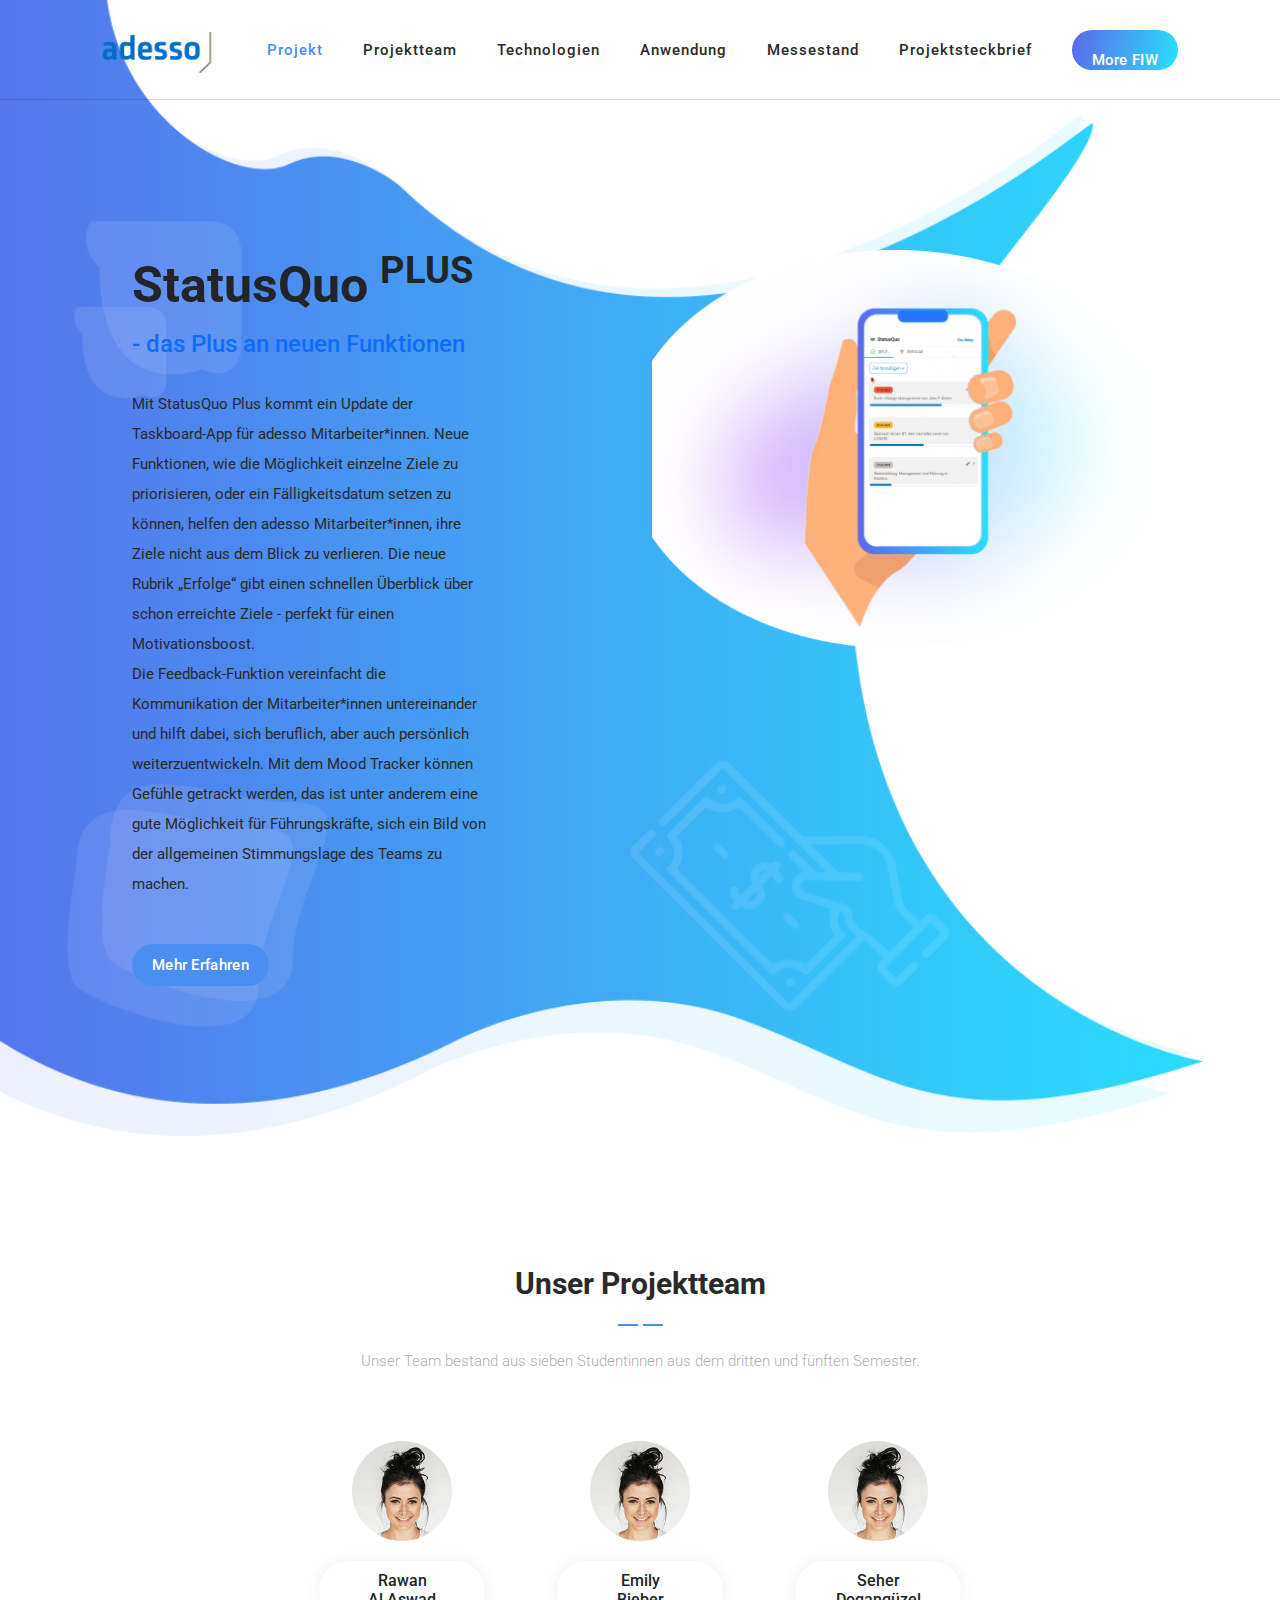
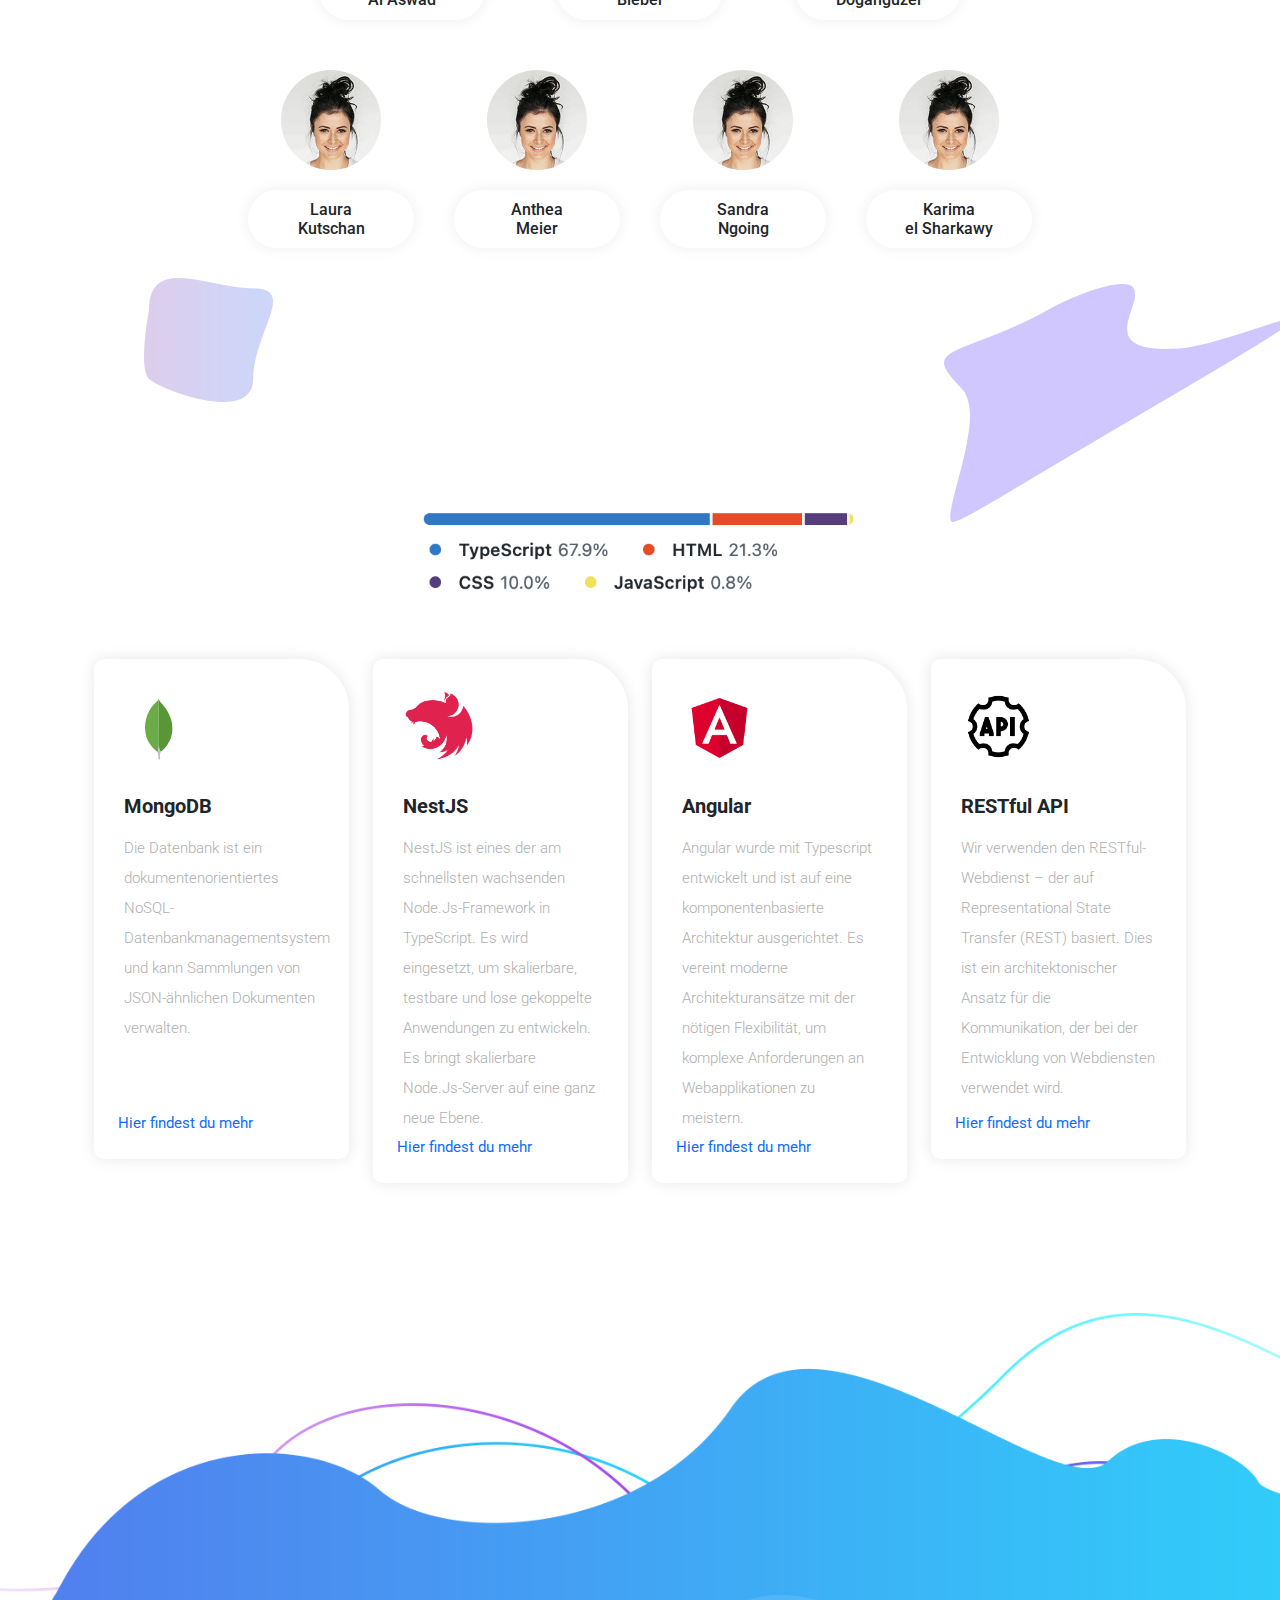
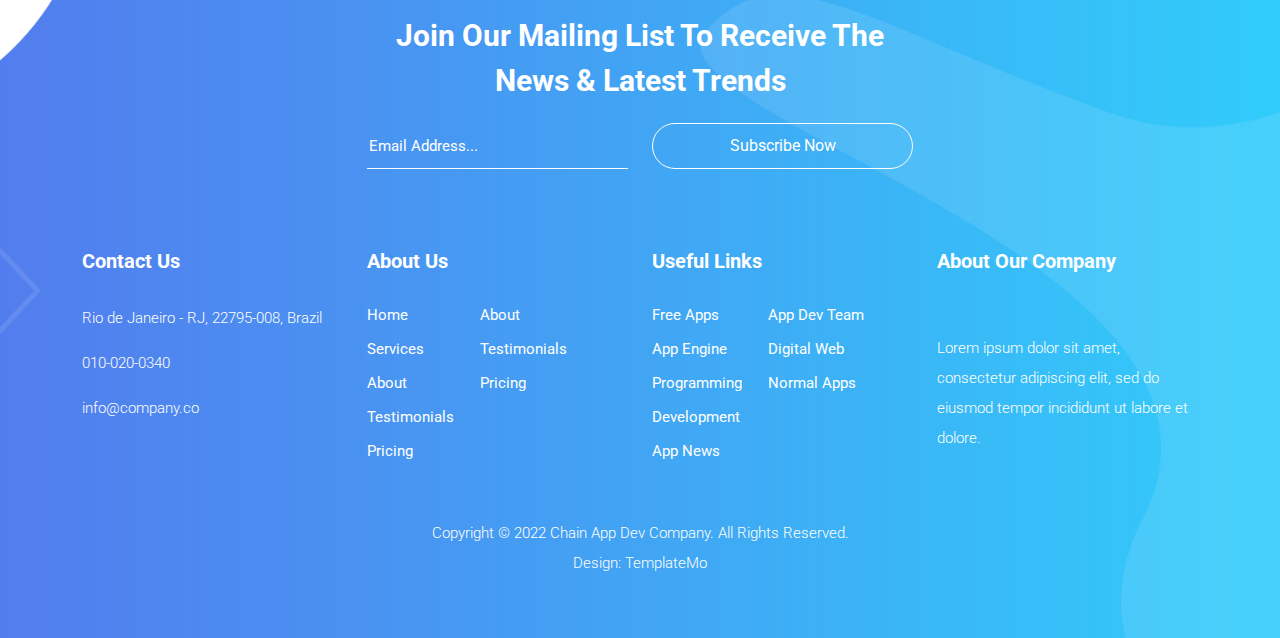
==== commit 464d82ca: "projekt, team, technologien" ====
--- a/index.html
+++ b/index.html
@@ -56,17 +56,18 @@
           <nav class="main-nav">
             <!-- ***** Logo Start ***** -->
             <a href="index.html" class="logo">
-              <img src="assets/images/logo.png" alt="Chain App Dev">
+              <img src="assets/images/adesso_logo.png" alt="Chain App Dev" class="logo-img">
             </a>
             <!-- ***** Logo End ***** -->
             <!-- ***** Menu Start ***** -->
             <ul class="nav">
-              <li class="scroll-to-section"><a href="#top" class="active">Home</a></li>
-              <li class="scroll-to-section"><a href="#services">Services</a></li>
-              <li class="scroll-to-section"><a href="#about">About</a></li>
-              <li class="scroll-to-section"><a href="#pricing">Pricing</a></li>
-              <li class="scroll-to-section"><a href="#newsletter">Newsletter</a></li>
-              <li><div class="gradient-button"><a id="modal_trigger" href="#modal"><i class="fa fa-sign-in-alt"></i> Sign In Now</a></div></li> 
+              <li class="scroll-to-section"><a href="#top" class="active">Projekt</a></li>
+              <li class="scroll-to-section"><a href="#team">Projektteam</a></li>
+              <li class="scroll-to-section"><a href="#technologies">Technologien</a></li>
+              <li class="scroll-to-section"><a href="#application">Anwendung</a></li>
+              <li class="scroll-to-section"><a href="#messe">Messestand</a></li>
+              <li class="scroll-to-section"><a href="#steckbrief">Projektsteckbrief</a></li>
+              <li><div class="gradient-button"><a href="https://fiw.htw-berlin.de/">More FIW</a></div></li> 
             </ul>        
             <a class='menu-trigger'>
                 <span>Menu</span>
@@ -78,92 +79,8 @@
     </div>
   </header>
   <!-- ***** Header Area End ***** -->
-  
-  <div id="modal" class="popupContainer" style="display:none;">
-    <div class="popupHeader">
-        <span class="header_title">Login</span>
-        <span class="modal_close"><i class="fa fa-times"></i></span>
-    </div>
-
-    <section class="popupBody">
-        <!-- Social Login -->
-        <div class="social_login">
-            <div class="">
-                <a href="#" class="social_box fb">
-                    <span class="icon"><i class="fab fa-facebook"></i></span>
-                    <span class="icon_title">Connect with Facebook</span>
-
-                </a>
-
-                <a href="#" class="social_box google">
-                    <span class="icon"><i class="fab fa-google-plus"></i></span>
-                    <span class="icon_title">Connect with Google</span>
-                </a>
-            </div>
-
-            <div class="centeredText">
-                <span>Or use your Email address</span>
-            </div>
-
-            <div class="action_btns">
-                <div class="one_half"><a href="#" id="login_form" class="btn">Login</a></div>
-                <div class="one_half last"><a href="#" id="register_form" class="btn">Sign up</a></div>
-            </div>
-        </div>
-
-        <!-- Username & Password Login form -->
-        <div class="user_login">
-            <form>
-                <label>Email / Username</label>
-                <input type="text" />
-                <br />
-
-                <label>Password</label>
-                <input type="password" />
-                <br />
-
-                <div class="checkbox">
-                    <input id="remember" type="checkbox" />
-                    <label for="remember">Remember me on this computer</label>
-                </div>
-
-                <div class="action_btns">
-                    <div class="one_half"><a href="#" class="btn back_btn"><i class="fa fa-angle-double-left"></i> Back</a></div>
-                    <div class="one_half last"><a href="#" class="btn btn_red">Login</a></div>
-                </div>
-            </form>
-
-            <a href="#" class="forgot_password">Forgot password?</a>
-        </div>
-
-        <!-- Register Form -->
-        <div class="user_register">
-            <form>
-                <label>Full Name</label>
-                <input type="text" />
-                <br />
-
-                <label>Email Address</label>
-                <input type="email" />
-                <br />
-
-                <label>Password</label>
-                <input type="password" />
-                <br />
-
-                <div class="checkbox">
-                    <input id="send_updates" type="checkbox" />
-                    <label for="send_updates">Send me occasional email updates</label>
-                </div>
-
-                <div class="action_btns">
-                    <div class="one_half"><a href="#" class="btn back_btn"><i class="fa fa-angle-double-left"></i> Back</a></div>
-                    <div class="one_half last"><a href="#" class="btn btn_red">Register</a></div>
-                </div>
-            </form>
-        </div>
-    </section>
-</div>
+
+    <!-- ***** Projekt ***** -->
 
   <div class="main-banner wow fadeIn" id="top" data-wow-duration="1s" data-wow-delay="0.5s">
     <div class="container">
@@ -173,24 +90,27 @@
             <div class="col-lg-6 align-self-center">
               <div class="left-content show-up header-text wow fadeInLeft" data-wow-duration="1s" data-wow-delay="1s">
                 <div class="row">
-                  <div class="col-lg-12">
-                    <h2>Get The Latest App From App Stores</h2>
-                    <p>Chain App Dev is an app landing page HTML5 template based on Bootstrap v5.1.3 CSS layout provided by TemplateMo, a great website to download free CSS templates.</p>
-                  </div>
-                  <div class="col-lg-12">
-                    <div class="white-button first-button scroll-to-section">
-                      <a href="#contact">Free Quote <i class="fab fa-apple"></i></a>
-                    </div>
-                    <div class="white-button scroll-to-section">
-                      <a href="#contact">Free Quote <i class="fab fa-google-play"></i></a>
-                    </div>
+                  <div class="col-lg-9">
+                    <h2>StatusQuo <sup>PLUS</sup></h2>
+                    <h4>- das Plus an neuen Funktionen</h4>
+                    <p>
+                      Mit StatusQuo Plus kommt ein Update der Taskboard-App für adesso Mitarbeiter*innen. Neue Funktionen, wie die Möglichkeit einzelne Ziele zu priorisieren, 
+                      oder ein Fälligkeitsdatum setzen zu können, helfen den adesso Mitarbeiter*innen, ihre Ziele nicht aus dem Blick zu verlieren.
+                      Die neue Rubrik „Erfolge“ gibt einen schnellen Überblick über schon erreichte Ziele - perfekt für einen Motivationsboost.<br>
+                      Die Feedback-Funktion vereinfacht die Kommunikation der Mitarbeiter*innen untereinander und hilft dabei, sich beruflich, aber auch persönlich weiterzuentwickeln.
+                      Mit dem Mood Tracker können Gefühle getrackt werden, das ist unter anderem eine gute Möglichkeit für Führungskräfte, 
+                      sich ein Bild von der allgemeinen Stimmungslage des Teams zu machen.
+                    </p>
+                      <div class="white-button scroll-to-section">
+                        <a href="#messestand">Mehr erfahren</a>
+                      </div>
                   </div>
                 </div>
               </div>
             </div>
             <div class="col-lg-6">
               <div class="right-image wow fadeInRight" data-wow-duration="1s" data-wow-delay="0.5s">
-                <img src="assets/images/slider-dec.png" alt="">
+                <img src="assets/images/Design ohne Titel.png" alt="">
               </div>
             </div>
           </div>
@@ -199,57 +119,134 @@
     </div>
   </div>
 
-  <div id="services" class="services section">
+    <!-- ***** About us ***** -->
+
+  <div id="about" class="about-us section">
+    <div class="container">
+      <div class="row">
+        <div class="col section-heading text-center">
+          <h4>Unser Projektteam</h4>
+          <img src="assets/images/heading-line-dec.png" alt="">
+          <p>Unser Team bestand aus sieben Studentinnen aus dem dritten und fünften Semester.</p>
+        </div>
+      </div>
+      <div class="row justify-content-center gap-5">
+        <div class="col-lg-2" style="text-align: center;">
+          <img style="width: 100px; border-radius: 100px; margin-bottom: 20px; margin-top: 20px" src="assets/images/client-image.jpg" alt="">
+          <div class="box-item">
+            <h6>Rawan <br> Al Aswad</h6>
+          </div>
+        </div>
+        <div class="col-lg-2" style="text-align: center;">
+          <img style="width: 100px; border-radius: 100px; margin-bottom: 20px; margin-top: 20px" src="assets/images/client-image.jpg" alt="">
+          <div class="box-item">
+            <h6>Emily <br> Bieber</h6>
+          </div>
+        </div>
+        <div class="col-lg-2" style="text-align: center;">
+          <img style="width: 100px; border-radius: 100px; margin-bottom: 20px; margin-top: 20px" src="assets/images/client-image.jpg" alt="">
+          <div class="box-item">
+            <h6>Seher <br> Dogangüzel</h6>
+          </div>
+        </div>
+      </div>
+      <div class="row justify-content-center gap-3">
+        <div class="col-lg-2" style="text-align: center;">
+          <img style="width: 100px; border-radius: 100px; margin-bottom: 20px; margin-top: 20px" src="assets/images/client-image.jpg" alt="">
+          <div class="box-item">
+            <h6>Laura <br> Kutschan</h6>
+          </div>
+        </div>
+        <div class="col-lg-2" style="text-align: center;">
+          <img style="width: 100px; border-radius: 100px; margin-bottom: 20px; margin-top: 20px" src="assets/images/client-image.jpg" alt="">
+          <div class="box-item">
+            <h6>Anthea <br> Meier</h6>
+          </div>
+        </div>
+        <div class="col-lg-2" style="text-align: center;">
+          <img style="width: 100px; border-radius: 100px; margin-bottom: 20px; margin-top: 20px" src="assets/images/client-image.jpg" alt="">
+          <div class="box-item">
+            <h6>Sandra <br> Ngoing</h6>
+          </div>
+        </div>
+        <div class="col-lg-2" style="text-align: center;">
+          <img style="width: 100px; border-radius: 100px; margin-bottom: 20px; margin-top: 20px" src="assets/images/client-image.jpg" alt="">
+          <div class="box-item">
+            <h6>Karima <br> el Sharkawy</h6>
+          </div>
+        </div>
+      </div>
+          </div>
+        </div>
+      </div>
+
+        <!-- ***** Technologies ***** -->
+
+  <div id="technologies" class="technologies section">
     <div class="container">
       <div class="row">
         <div class="col-lg-8 offset-lg-2">
           <div class="section-heading  wow fadeInDown" data-wow-duration="1s" data-wow-delay="0.5s">
-            <h4>Amazing <em>Services &amp; Features</em> for you</h4>
+            <h4>Unsere Technologien</h4>
             <img src="assets/images/heading-line-dec.png" alt="">
-            <p>If you need the greatest collection of HTML templates for your business, please visit <a rel="nofollow" href="https://www.toocss.com/" target="_blank">TooCSS</a> Blog. If you need to have a contact form PHP script, go to <a href="https://templatemo.com/contact" target="_parent">our contact page</a> for more information.</p>
-          </div>
-        </div>
-      </div>
-    </div>
-    <div class="container">
-      <div class="row">
-        <div class="col-lg-3">
-          <div class="service-item first-service">
-            <div class="icon"></div>
-            <h4>App Maintenance</h4>
-            <p>You are not allowed to redistribute this template ZIP file on any other website.</p>
-            <div class="text-button">
-              <a href="#">Read More <i class="fa fa-arrow-right"></i></a>
-            </div>
-          </div>
-        </div>
-        <div class="col-lg-3">
-          <div class="service-item second-service">
-            <div class="icon"></div>
-            <h4>Rocket Speed of App</h4>
-            <p>You are allowed to use the Chain App Dev HTML template. Feel free to modify or edit this layout.</p>
-            <div class="text-button">
-              <a href="#">Read More <i class="fa fa-arrow-right"></i></a>
-            </div>
-          </div>
-        </div>
-        <div class="col-lg-3">
-          <div class="service-item third-service">
-            <div class="icon"></div>
-            <h4>Multi Workflow Idea</h4>
-            <p>If this template is beneficial for your work, please support us <a rel="nofollow" href="https://paypal.me/templatemo" target="_blank">a little via PayPal</a>. Thank you.</p>
-            <div class="text-button">
-              <a href="#">Read More <i class="fa fa-arrow-right"></i></a>
-            </div>
-          </div>
-        </div>
-        <div class="col-lg-3">
-          <div class="service-item fourth-service">
-            <div class="icon"></div>
-            <h4>24/7 Help &amp; Support</h4>
-            <p>Lorem ipsum dolor consectetur adipiscing elit sedder williamsburg photo booth quinoa and fashion axe.</p>
-            <div class="text-button">
-              <a href="#">Read More <i class="fa fa-arrow-right"></i></a>
+            <!-- <p>Die folgenden Technologien haben wir von unserem Vorgängerteam übernommen. </p> -->
+          </div>
+        </div>
+      </div>
+      <div class="d-flex justify-content-center" style="margin-bottom: 50px; z-index: 1;">
+        <img style="width: 450px;" src="assets/images/Bildschirmfoto 2023-02-09 um 18.37.11.png" alt="">
+      </div>
+    <div class="container">
+      <div class="row">
+        <div class="col-lg-3">
+          <div class="technology-item">
+              <img src="./assets/images/mongodb-icon.svg" alt="" class="icon">
+            <h4>MongoDB</h4>
+            <p>
+              Die Datenbank ist ein dokumentenorientiertes NoSQL-Datenbankmanagementsystem und kann Sammlungen von JSON-ähnlichen Dokumenten verwalten.
+            </p>
+            <div class="text-button position-absolute bottom-0 start-0 ps-4 pb-4">
+              <a href="https://www.mongodb.com/de-de" target="_blank">Hier findest du mehr<i class="fa fa-arrow-right"></i></a>
+            </div>
+          </div>
+        </div>
+        <div class="col-lg-3">
+          <div class="technology-item">
+              <img src="./assets/images/nestjs-icon.png" alt=""class="icon">
+            <h4>NestJS</h4>
+            <p>
+              NestJS ist eines der am schnellsten wachsenden Node.Js-Framework in TypeScript. 
+              Es wird eingesetzt, um skalierbare, testbare und lose gekoppelte Anwendungen zu entwickeln. 
+              Es bringt skalierbare Node.Js-Server auf eine ganz neue Ebene.
+            </p>
+            <div class="text-button position-absolute bottom-0 start-0 ps-4 pb-4">
+              <a href="https://nestjs.com/" target="_blank">Hier findest du mehr<i class="fa fa-arrow-right"></i></a>
+            </div>
+          </div>
+        </div>
+        <div class="col-lg-3">
+          <div class="technology-item">
+              <img src="./assets/images/angular-icon.png" alt="" class="icon">
+            <h4>Angular</h4>
+            <p>
+              Angular wurde mit Typescript entwickelt und ist auf eine komponentenbasierte Architektur ausgerichtet. 
+              Es vereint moderne Architekturansätze mit der nötigen Flexibilität, um komplexe Anforderungen an Webapplikationen zu meistern.
+            </p>
+            <div class="text-button position-absolute bottom-0 start-0 ps-4 pb-4">
+              <a href="https://angular.io/" target="_blank">Hier findest du mehr<i class="fa fa-arrow-right"></i></a>
+            </div>
+          </div>
+        </div>
+        <div class="col-lg-3">
+          <div class="technology-item">
+              <img src="./assets/images/api-icon.png" alt="" class="icon">
+            <h4>RESTful API</h4>
+            <p>
+              Wir verwenden den RESTful-Webdienst – der auf Representational State Transfer (REST) basiert. 
+              Dies ist ein architektonischer Ansatz für die Kommunikation, der bei der Entwicklung von Webdiensten verwendet wird.
+            </p>
+            <div class="text-button position-absolute bottom-0 start-0 ps-4 pb-4">
+              <a href="https://www.redhat.com/de/topics/api/what-is-a-rest-api" target="_blank">Hier findest du mehr<i class="fa fa-arrow-right"></i></a>
             </div>
           </div>
         </div>
@@ -257,376 +254,7 @@
     </div>
   </div>
 
-  <div id="about" class="about-us section">
-    <div class="container">
-      <div class="row">
-        <div class="col-lg-6 align-self-center">
-          <div class="section-heading">
-            <h4>About <em>What We Do</em> &amp; Who We Are</h4>
-            <img src="assets/images/heading-line-dec.png" alt="">
-            <p>Lorem ipsum dolor sit amet, consectetur adipiscing elit, sed do eismod tempor incididunt ut labore et dolore magna.</p>
-          </div>
-          <div class="row">
-            <div class="col-lg-6">
-              <div class="box-item">
-                <h4><a href="#">Maintance Problems</a></h4>
-                <p>Lorem Ipsum Text</p>
-              </div>
-            </div>
-            <div class="col-lg-6">
-              <div class="box-item">
-                <h4><a href="#">24/7 Support &amp; Help</a></h4>
-                <p>Lorem Ipsum Text</p>
-              </div>
-            </div>
-            <div class="col-lg-6">
-              <div class="box-item">
-                <h4><a href="#">Fixing Issues About</a></h4>
-                <p>Lorem Ipsum Text</p>
-              </div>
-            </div>
-            <div class="col-lg-6">
-              <div class="box-item">
-                <h4><a href="#">Co. Development</a></h4>
-                <p>Lorem Ipsum Text</p>
-              </div>
-            </div>
-            <div class="col-lg-12">
-              <p>Lorem ipsum dolor sit amet, consectetur adipiscing elit, sed do eismod tempor idunte ut labore et dolore adipiscing  magna.</p>
-              <div class="gradient-button">
-                <a href="#">Start 14-Day Free Trial</a>
-              </div>
-              <span>*No Credit Card Required</span>
-            </div>
-          </div>
-        </div>
-        <div class="col-lg-6">
-          <div class="right-image">
-            <img src="assets/images/about-right-dec.png" alt="">
-          </div>
-        </div>
-      </div>
-    </div>
-  </div>
-
-  <div id="clients" class="the-clients">
-    <div class="container">
-      <div class="row">
-        <div class="col-lg-8 offset-lg-2">
-          <div class="section-heading">
-            <h4>Check What <em>The Clients Say</em> About Our App Dev</h4>
-            <img src="assets/images/heading-line-dec.png" alt="">
-            <p>Lorem ipsum dolor sit amet, consectetur adipiscing elit, sed do eismod tempor incididunt ut labore et dolore magna.</p>
-          </div>
-        </div>
-        <div class="col-lg-12">
-          <div class="naccs">
-            <div class="grid">
-              <div class="row">
-                <div class="col-lg-7 align-self-center">
-                  <div class="menu">
-                    <div class="first-thumb active">
-                      <div class="thumb">
-                        <div class="row">
-                          <div class="col-lg-4 col-sm-4 col-12">
-                            <h4>David Martino Co</h4>
-                            <span class="date">30 November 2021</span>
-                          </div>
-                          <div class="col-lg-4 col-sm-4 d-none d-sm-block">
-                            <span class="category">Financial Apps</span>
-                          </div>
-                          <div class="col-lg-4 col-sm-4 col-12">
-                              <i class="fa fa-star"></i>
-                              <i class="fa fa-star"></i>
-                              <i class="fa fa-star"></i>
-                              <i class="fa fa-star"></i>
-                              <i class="fa fa-star"></i>
-                              <span class="rating">4.8</span>
-                          </div>
-                        </div>
-                      </div>
-                    </div>
-                    <div>
-                      <div class="thumb">
-                        <div class="row">
-                          <div class="col-lg-4 col-sm-4 col-12">
-                            <h4>Jake Harris Nyo</h4>
-                            <span class="date">29 November 2021</span>
-                          </div>
-                          <div class="col-lg-4 col-sm-4 d-none d-sm-block">
-                            <span class="category">Digital Business</span>
-                          </div>
-                          <div class="col-lg-4 col-sm-4 col-12">
-                              <i class="fa fa-star"></i>
-                              <i class="fa fa-star"></i>
-                              <i class="fa fa-star"></i>
-                              <i class="fa fa-star"></i>
-                              <i class="fa fa-star"></i>
-                              <span class="rating">4.5</span>
-                          </div>
-                        </div>
-                      </div>
-                    </div>
-                    <div>
-                      <div class="thumb">
-                        <div class="row">
-                          <div class="col-lg-4 col-sm-4 col-12">
-                            <h4>May Catherina</h4>
-                            <span class="date">27 November 2021</span>
-                          </div>
-                          <div class="col-lg-4 col-sm-4 d-none d-sm-block">
-                            <span class="category">Business &amp; Economics</span>
-                          </div>
-                          <div class="col-lg-4 col-sm-4 col-12">
-                              <i class="fa fa-star"></i>
-                              <i class="fa fa-star"></i>
-                              <i class="fa fa-star"></i>
-                              <i class="fa fa-star"></i>
-                              <i class="fa fa-star"></i>
-                              <span class="rating">4.7</span>
-                          </div>
-                        </div>
-                      </div>
-                    </div>
-                    <div>
-                      <div class="thumb">
-                        <div class="row">
-                          <div class="col-lg-4 col-sm-4 col-12">
-                            <h4>Random User</h4>
-                            <span class="date">24 November 2021</span>
-                          </div>
-                          <div class="col-lg-4 col-sm-4 d-none d-sm-block">
-                            <span class="category">New App Ecosystem</span>
-                          </div>
-                          <div class="col-lg-4 col-sm-4 col-12">
-                              <i class="fa fa-star"></i>
-                              <i class="fa fa-star"></i>
-                              <i class="fa fa-star"></i>
-                              <i class="fa fa-star"></i>
-                              <i class="fa fa-star"></i>
-                              <span class="rating">3.9</span>
-                          </div>
-                        </div>
-                      </div>
-                    </div>
-                    <div class="last-thumb">
-                      <div class="thumb">
-                        <div class="row">
-                          <div class="col-lg-4 col-sm-4 col-12">
-                            <h4>Mark Amber Do</h4>
-                            <span class="date">21 November 2021</span>
-                          </div>
-                          <div class="col-lg-4 col-sm-4 d-none d-sm-block">
-                            <span class="category">Web Development</span>
-                          </div>
-                          <div class="col-lg-4 col-sm-4 col-12">
-                              <i class="fa fa-star"></i>
-                              <i class="fa fa-star"></i>
-                              <i class="fa fa-star"></i>
-                              <i class="fa fa-star"></i>
-                              <i class="fa fa-star"></i>
-                              <span class="rating">4.3</span>
-                          </div>
-                        </div>
-                      </div>
-                    </div>
-                  </div>
-                </div> 
-                <div class="col-lg-5">
-                  <ul class="nacc">
-                    <li class="active">
-                      <div>
-                        <div class="thumb">
-                          <div class="row">
-                            <div class="col-lg-12">
-                              <div class="client-content">
-                                <img src="assets/images/quote.png" alt="">
-                                <p>“Lorem ipsum dolor sit amet, consectetur adpiscing elit, sed do eismod tempor idunte ut labore et dolore magna aliqua darwin kengan
-                                  lorem ipsum dolor sit amet, consectetur picing elit massive big blasta.”</p>
-                              </div>
-                              <div class="down-content">
-                                <img src="assets/images/client-image.jpg" alt="">
-                                <div class="right-content">
-                                  <h4>David Martino</h4>
-                                  <span>CEO of David Company</span>
-                                </div>
-                              </div>
-                            </div>
-                          </div>
-                        </div>
-                      </div>
-                    </li>
-                    <li>
-                      <div>
-                        <div class="thumb">
-                          <div class="row">
-                            <div class="col-lg-12">
-                              <div class="client-content">
-                                <img src="assets/images/quote.png" alt="">
-                                <p>“CTO, Lorem ipsum dolor sit amet, consectetur adpiscing elit, sed do eismod tempor idunte ut labore et dolore magna aliqua darwin kengan
-                                  lorem ipsum dolor sit amet, consectetur picing elit massive big blasta.”</p>
-                              </div>
-                              <div class="down-content">
-                                <img src="assets/images/client-image.jpg" alt="">
-                                <div class="right-content">
-                                  <h4>Jake H. Nyo</h4>
-                                  <span>CTO of Digital Company</span>
-                                </div>
-                              </div>
-                            </div>
-                          </div>
-                        </div>
-                      </div>
-                    </li>
-                    <li>
-                      <div>
-                        <div class="thumb">
-                          <div class="row">
-                            <div class="col-lg-12">
-                              <div class="client-content">
-                                <img src="assets/images/quote.png" alt="">
-                                <p>“May, Lorem ipsum dolor sit amet, consectetur adpiscing elit, sed do eismod tempor idunte ut labore et dolore magna aliqua darwin kengan
-                                  lorem ipsum dolor sit amet, consectetur picing elit massive big blasta.”</p>
-                              </div>
-                              <div class="down-content">
-                                <img src="assets/images/client-image.jpg" alt="">
-                                <div class="right-content">
-                                  <h4>May C.</h4>
-                                  <span>Founder of Catherina Co.</span>
-                                </div>
-                              </div>
-                            </div>
-                          </div>
-                        </div>
-                      </div>
-                    </li>
-                    <li>
-                      <div>
-                        <div class="thumb">
-                          <div class="row">
-                            <div class="col-lg-12">
-                              <div class="client-content">
-                                <img src="assets/images/quote.png" alt="">
-                                <p>“Lorem ipsum dolor sit amet, consectetur adpiscing elit, sed do eismod tempor idunte ut labore et dolore magna aliqua darwin kengan
-                                  lorem ipsum dolor sit amet, consectetur picing elit massive big blasta.”</p>
-                              </div>
-                              <div class="down-content">
-                                <img src="assets/images/client-image.jpg" alt="">
-                                <div class="right-content">
-                                  <h4>Random Staff</h4>
-                                  <span>Manager, Digital Company</span>
-                                </div>
-                              </div>
-                            </div>
-                          </div>
-                        </div>
-                      </div>
-                    </li>
-                    <li>
-                      <div>
-                        <div class="thumb">
-                          <div class="row">
-                            <div class="col-lg-12">
-                              <div class="client-content">
-                                <img src="assets/images/quote.png" alt="">
-                                <p>“Mark, Lorem ipsum dolor sit amet, consectetur adpiscing elit, sed do eismod tempor idunte ut labore et dolore magna aliqua darwin kengan
-                                  lorem ipsum dolor sit amet, consectetur picing elit massive big blasta.”</p>
-                              </div>
-                              <div class="down-content">
-                                <img src="assets/images/client-image.jpg" alt="">
-                                <div class="right-content">
-                                  <h4>Mark Am</h4>
-                                  <span>CTO, Amber Do Company</span>
-                                </div>
-                              </div>
-                            </div>
-                          </div>
-                        </div>
-                      </div>
-                    </li>
-                  </ul>
-                </div>          
-              </div>
-            </div>
-          </div>
-        </div>
-      </div>
-    </div>
-  </div>
-
-  <div id="pricing" class="pricing-tables">
-    <div class="container">
-      <div class="row">
-        <div class="col-lg-8 offset-lg-2">
-          <div class="section-heading">
-            <h4>We Have The Best Pre-Order <em>Prices</em> You Can Get</h4>
-            <img src="assets/images/heading-line-dec.png" alt="">
-            <p>Lorem ipsum dolor sit amet, consectetur adipiscing elit, sed do eismod tempor incididunt ut labore et dolore magna.</p>
-          </div>
-        </div>
-        <div class="col-lg-4">
-          <div class="pricing-item-regular">
-            <span class="price">$12</span>
-            <h4>Standard Plan App</h4>
-            <div class="icon">
-              <img src="assets/images/pricing-table-01.png" alt="">
-            </div>
-            <ul>
-              <li>Lorem Ipsum Dolores</li>
-              <li>20 TB of Storage</li>
-              <li class="non-function">Life-time Support</li>
-              <li class="non-function">Premium Add-Ons</li>
-              <li class="non-function">Fastest Network</li>
-              <li class="non-function">More Options</li>
-            </ul>
-            <div class="border-button">
-              <a href="#">Purchase This Plan Now</a>
-            </div>
-          </div>
-        </div>
-        <div class="col-lg-4">
-          <div class="pricing-item-pro">
-            <span class="price">$25</span>
-            <h4>Business Plan App</h4>
-            <div class="icon">
-              <img src="assets/images/pricing-table-01.png" alt="">
-            </div>
-            <ul>
-              <li>Lorem Ipsum Dolores</li>
-              <li>50 TB of Storage</li>
-              <li>Life-time Support</li>
-              <li>Premium Add-Ons</li>
-              <li class="non-function">Fastest Network</li>
-              <li class="non-function">More Options</li>
-            </ul>
-            <div class="border-button">
-              <a href="#">Purchase This Plan Now</a>
-            </div>
-          </div>
-        </div>
-        <div class="col-lg-4">
-          <div class="pricing-item-regular">
-            <span class="price">$66</span>
-            <h4>Premium Plan App</h4>
-            <div class="icon">
-              <img src="assets/images/pricing-table-01.png" alt="">
-            </div>
-            <ul>
-              <li>Lorem Ipsum Dolores</li>
-              <li>120 TB of Storage</li>
-              <li>Life-time Support</li>
-              <li>Premium Add-Ons</li>
-              <li>Fastest Network</li>
-              <li>More Options</li>
-            </ul>
-            <div class="border-button">
-              <a href="#">Purchase This Plan Now</a>
-            </div>
-          </div>
-        </div>
-      </div>
-    </div>
-  </div> 
+ 
 
   <footer id="newsletter">
     <div class="container">
--- a/assets/css/templatemo-chain-app-dev.css
+++ b/assets/css/templatemo-chain-app-dev.css
@@ -299,6 +299,10 @@
   box-shadow: 0px 5px 8px rgba(0,0,0,0.03);
 }
 
+.logo-img {
+  width: 150px;
+}
+
 .background-header .logo,
 .background-header .main-nav .nav li a {
   color: #fff;
@@ -390,25 +394,25 @@
   padding-right: 20px;
 }
 
-.header-area .main-nav .nav li:nth-child(6) {
+/* .header-area .main-nav .nav li:nth-child(6) {
   padding-right: 0px;
   padding-left: 40px;
-}
-
-.header-area .main-nav .nav li:last-child a ,
+} */
+
+/* .header-area .main-nav .nav li:last-child a ,
 .background-header .main-nav .nav li:last-child a,
 .header-area .main-nav .nav li:nth-child(6) a ,
 .background-header .main-nav .nav li:nth-child(6) a {
   padding: 0px 20px !important;
   font-weight: 400;
-}
-
-.header-area .main-nav .nav li:last-child a:hover ,
+} */
+
+/* .header-area .main-nav .nav li:last-child a:hover ,
 .background-header .main-nav .nav li:last-child a:hover,
 .header-area .main-nav .nav li:nth-child(6) a:hover ,
 .background-header .main-nav .nav li:nth-child(6) a:hover {
   color: #fff !important;
-}
+} */
 
 .header-area .main-nav .nav li a {
   display: block;
@@ -922,7 +926,14 @@
   font-weight: 700;
   line-height: 70px;
   font-size: 50px;
-  margin-bottom: 20px;
+  margin-bottom: 10px;
+}
+
+.main-banner .left-content h4 {
+  color: #0d6efd;
+  z-index: 2;
+  position: relative;
+  margin-bottom: 30px;
 }
 
 .main-banner .left-content p {
@@ -956,39 +967,27 @@
 
 /* 
 ---------------------------------------------
-Services Style
+Technologies
 --------------------------------------------- 
 */
 
-.services {
+.technologies {
   padding-top: 130px;
   position: relative;
 }
 
-.services  .section-heading p {
+.technologies  .section-heading p {
   margin-top: 10px;
   margin-left: 18%;
   margin-right: 18%;
 }
 
-.services .container-fluid {
+.tehchnologies .container-fluid {
   padding-left: 65px;
   padding-right: 65px;
 }
 
-.services:after {
-  content: '';
-  background-image: url(../images/services-left-dec.png);
-  background-repeat: no-repeat;
-  position: absolute;
-  left: 0;
-  bottom: -300px;
-  width: 261px;
-  height: 368px;
-  z-index: 0;
-}
-
-.services:before {
+.technologies:before {
   content: '';
   background-image: url(../images/services-right-dec.png);
   background-repeat: no-repeat;
@@ -997,19 +996,19 @@
   top: 0;
   width: 1136px;
   height: 244px;
-  z-index: 0;
-}
-
-.services .section-heading {
+  /* z-index: 0; */
+}
+
+.technologies .section-heading {
   text-align: center;
-  margin-bottom: 80px;
-}
-
-.services .section-heading .line-dec {
+  margin-bottom: 20px;
+}
+
+.technologies .section-heading .line-dec {
   margin: 0 auto;
 }
 
-.service-item {
+.technology-item {
   position: relative;
   z-index: 1;
   padding: 30px;
@@ -1018,74 +1017,45 @@
   border-radius: 10px;
   border-top-right-radius: 50px;
   transition: all .3s;
-}
-
-.service-item .icon {
-  margin-left: 0px;
-  margin-bottom: 30px;
-  background-repeat: no-repeat;
-  width: 50px;
-  height: 50px;
-  transition: all .3s;
-}
-
-.service-item h4 {
+  min-height: 500px;
+}
+
+.technology-item h4 {
   transition: all .3s;
   font-size: 20px;
   font-weight: 700;
   margin-bottom: 15px;
 }
 
-.service-item p {
+.technology-item p {
   transition: all .3s;
   font-size: 15px;
   margin-bottom: 20px;
 }
 
-.service-item:hover h4,
-.service-item:hover p,
-.service-item:hover .text-button a {
+/* .technology-item .text-button {
+  position: absolute;
+  bottom: 0;
+  left: 0;
+} */
+
+.technology-item:hover h4,
+.technology-item:hover p,
+.technology-item:hover .text-button a {
   color: #fff;
 }
 
-.first-service .icon {
-  background-image: url(../images/service-icon-01.png);
-}
-
-.first-service:hover .icon {
-  background-image: url(../images/service-icon-hover-01.png);
-}
-
-.second-service .icon {
-  background-image: url(../images/service-icon-02.png);
-}
-
-.second-service:hover .icon {
-  background-image: url(../images/service-icon-hover-02.png);
-}
-
-
-.third-service .icon {
-  background-image: url(../images/service-icon-03.png);
-}
-
-.third-service:hover .icon {
-  background-image: url(../images/service-icon-hover-03.png);
-}
-
-.fourth-service .icon {
-  background-image: url(../images/service-icon-04.png);
-}
-
-.fourth-service:hover .icon {
-  background-image: url(../images/service-icon-hover-04.png);
-}
-
-.service-item:hover {
+.technology-item:hover {
   background-image: url(../images/service-bg.jpg);
   background-position: right top;
   background-repeat: no-repeat;
   background-size: cover;
+}
+
+.technology-item .icon {
+  height: 75px;
+  width: auto;
+  margin-bottom: 30px;
 }
 
 
@@ -1122,51 +1092,10 @@
   margin-bottom: 30px;
 }
 
-.about-us .box-item h4 a {
-  font-size: 20px;
-  font-weight: 700;
-  margin-top: 8px;
-  color: #2a2a2a;
-  transition: all .3s;
-}
-
-.about-us .box-item p {
-  margin-bottom: 0px;
-}
-
-.about-us .box-item:hover h4 a {
-  color: #4b8ef1;
-}
-
 .about-us .gradient-button {
   margin-top: 30px;
   margin-bottom: 10px;
 }
-
-.about-us span {
-  font-size: 14px;
-  color: #7a7a7a;
-}
-
-.about-us .right-image {
-  position: relative;
-  z-index: 1;
-}
-
-.about-us:after {
-  background-image: url(../images/about-bg.jpg);
-  width: 777px;
-  height: 1132px;
-  content: '';
-  position: absolute;
-  background-repeat: no-repeat;
-  right: 0;
-  top: 50%;
-  transform: translateY(-50%);
-  z-index: 0;
-}
-
-
 
 /* 
 ---------------------------------------------
@@ -2033,8 +1962,8 @@
     text-align: center;
     margin-bottom: 30px;
   }
-  .about-us .box-item {
-    text-align: center;
+  .box-item {
+text-align: center;
   }
   .about-us:after {
     display: none;
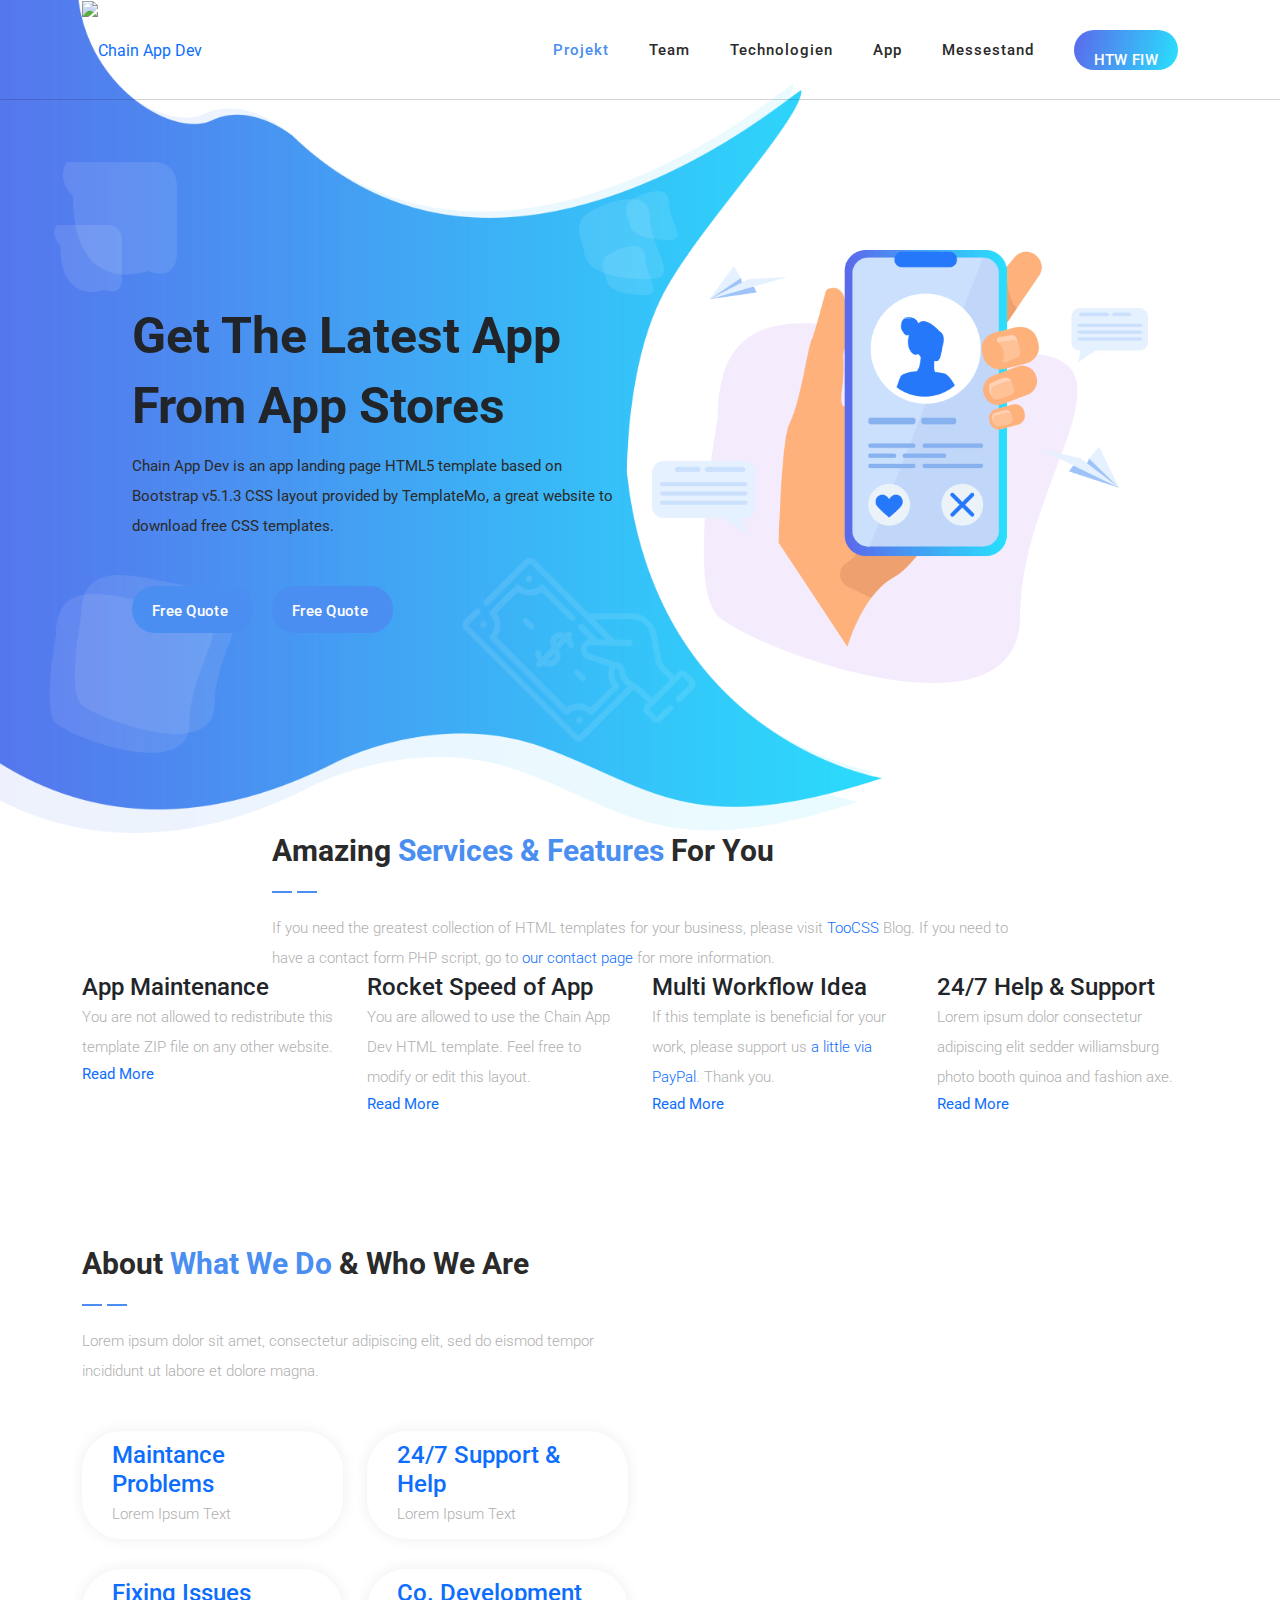
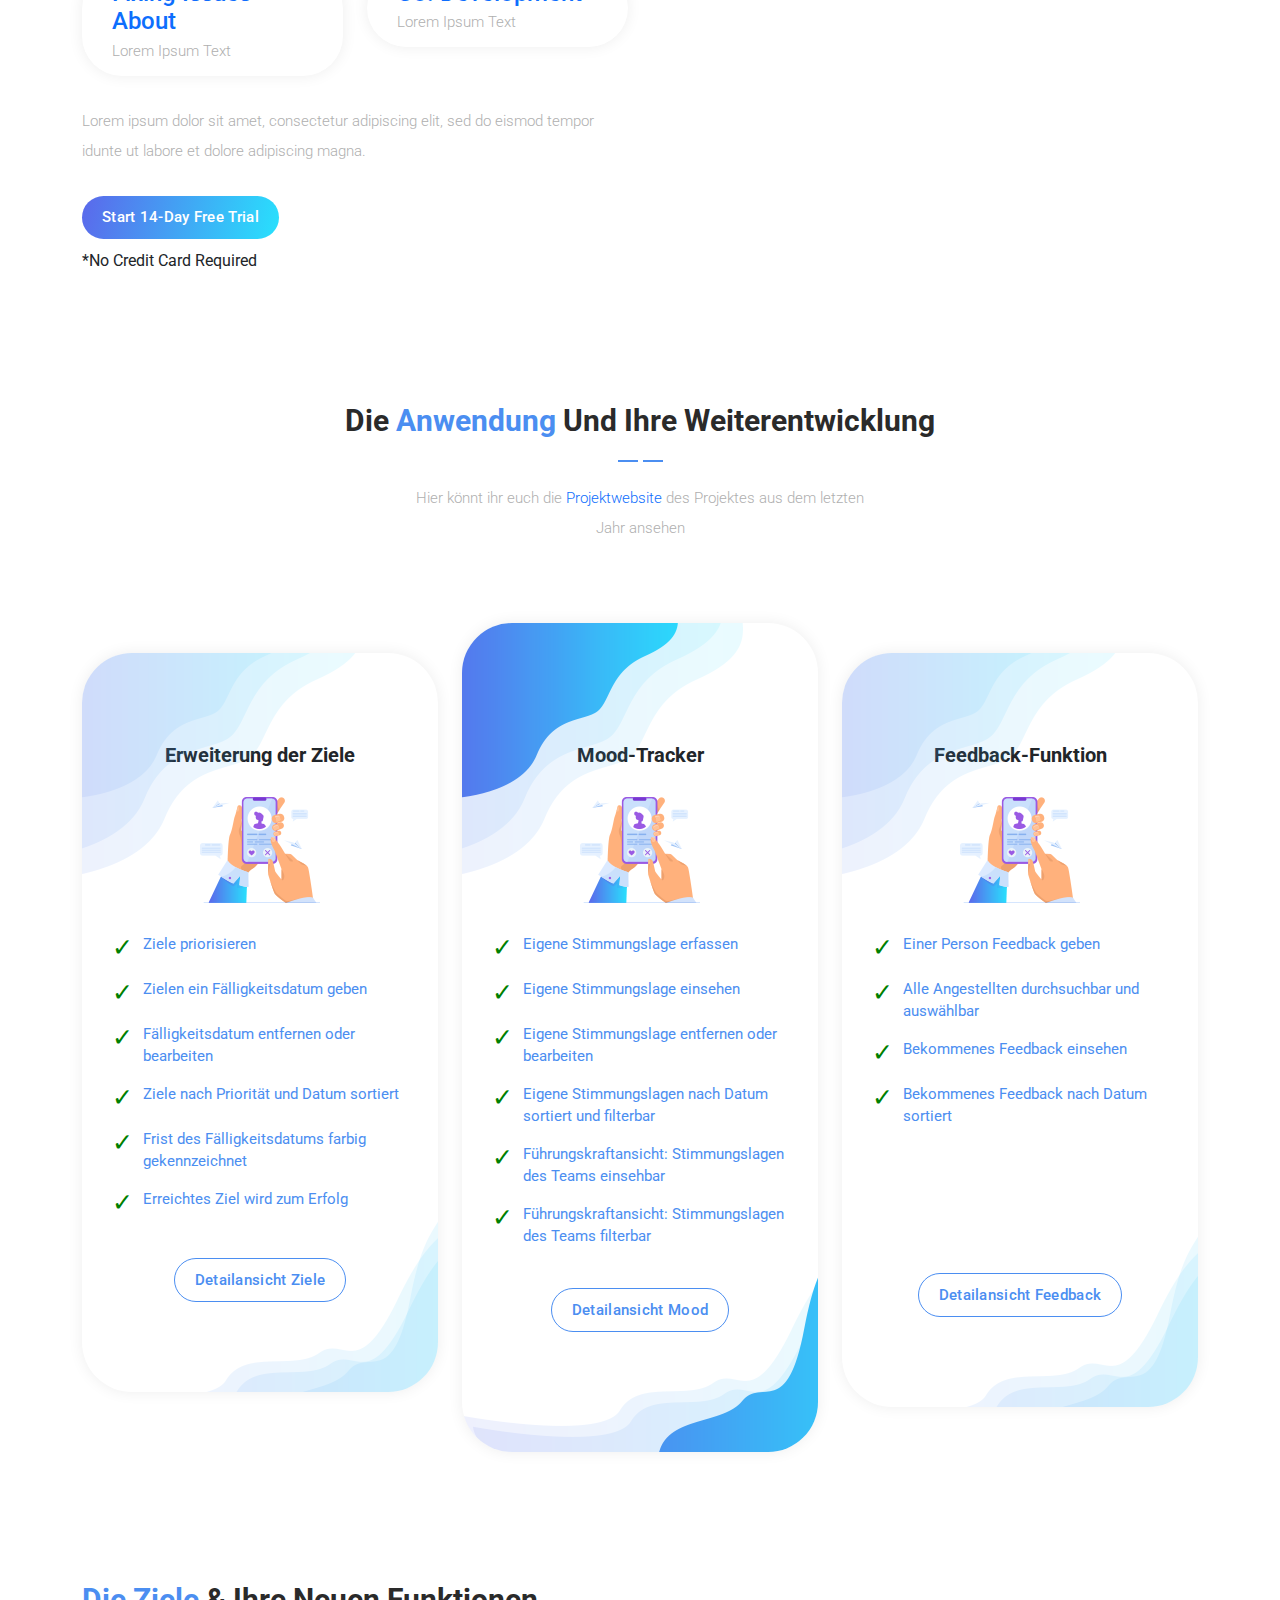
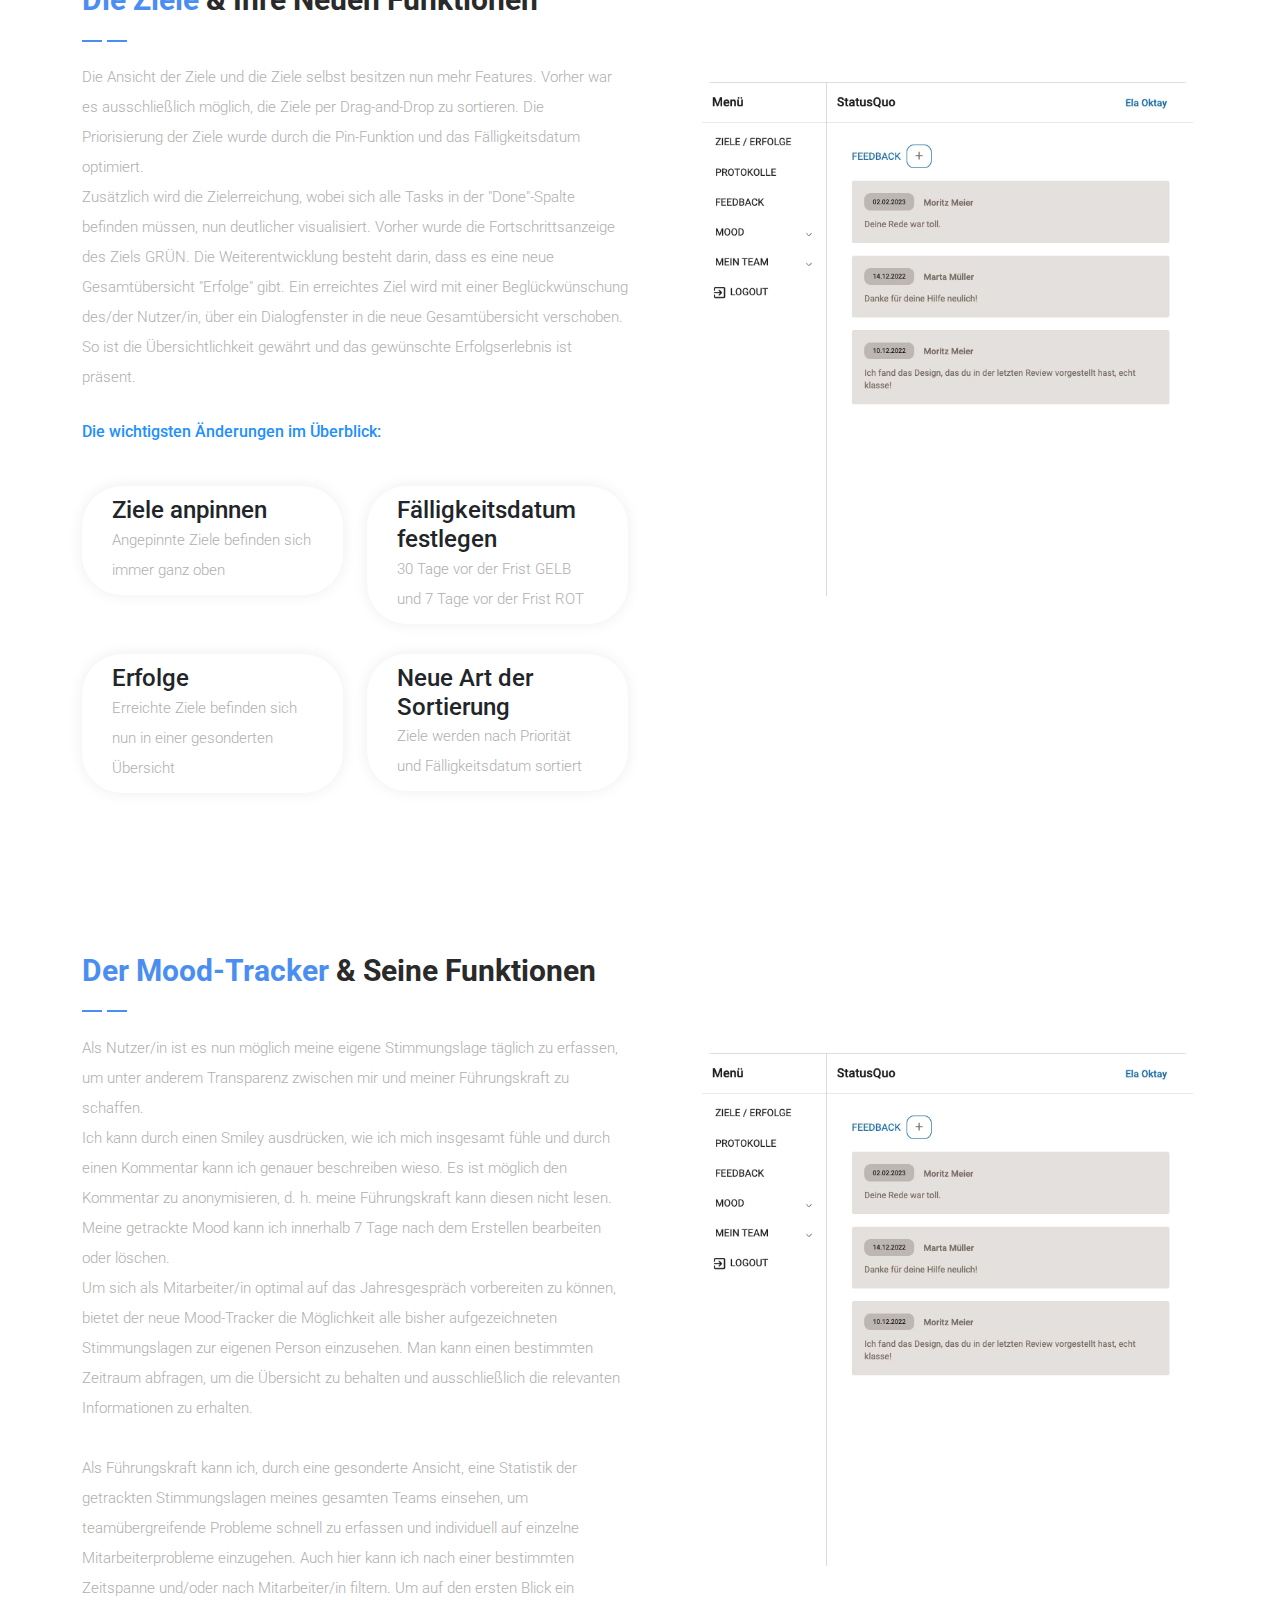
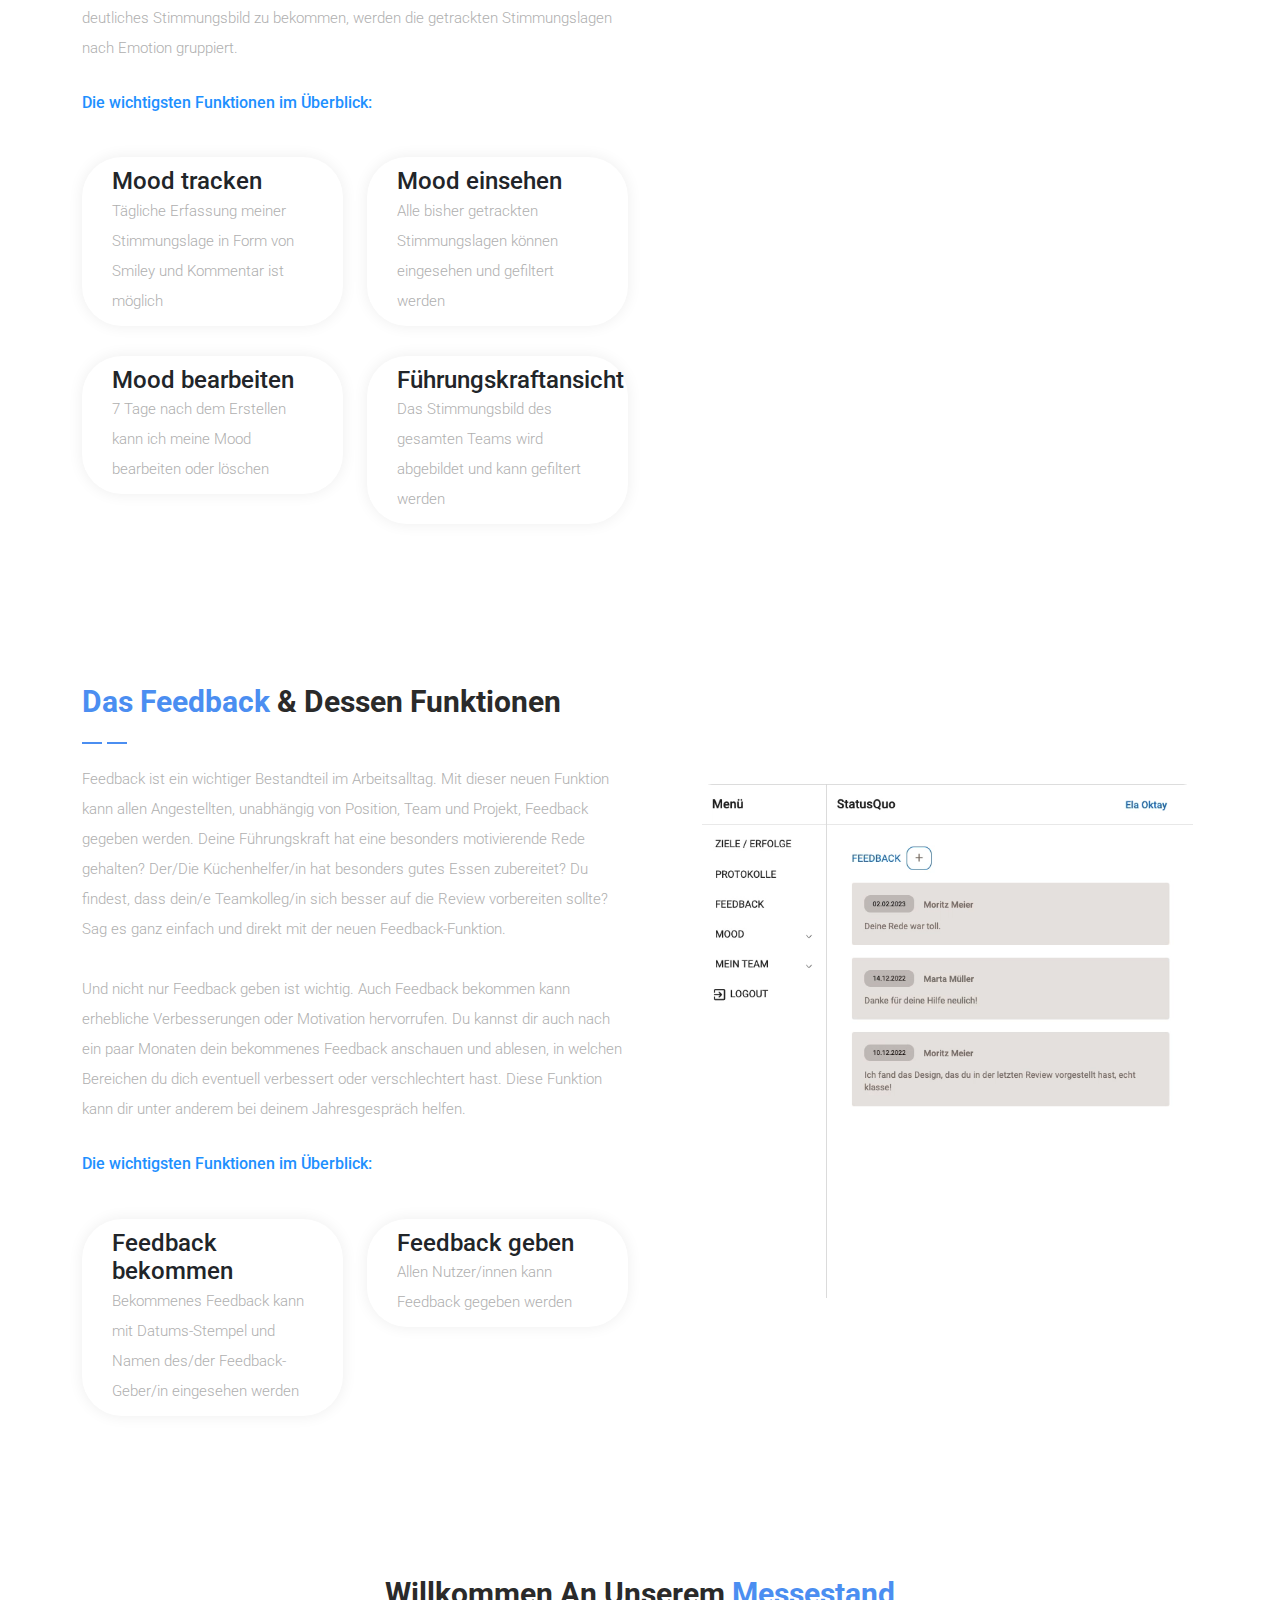
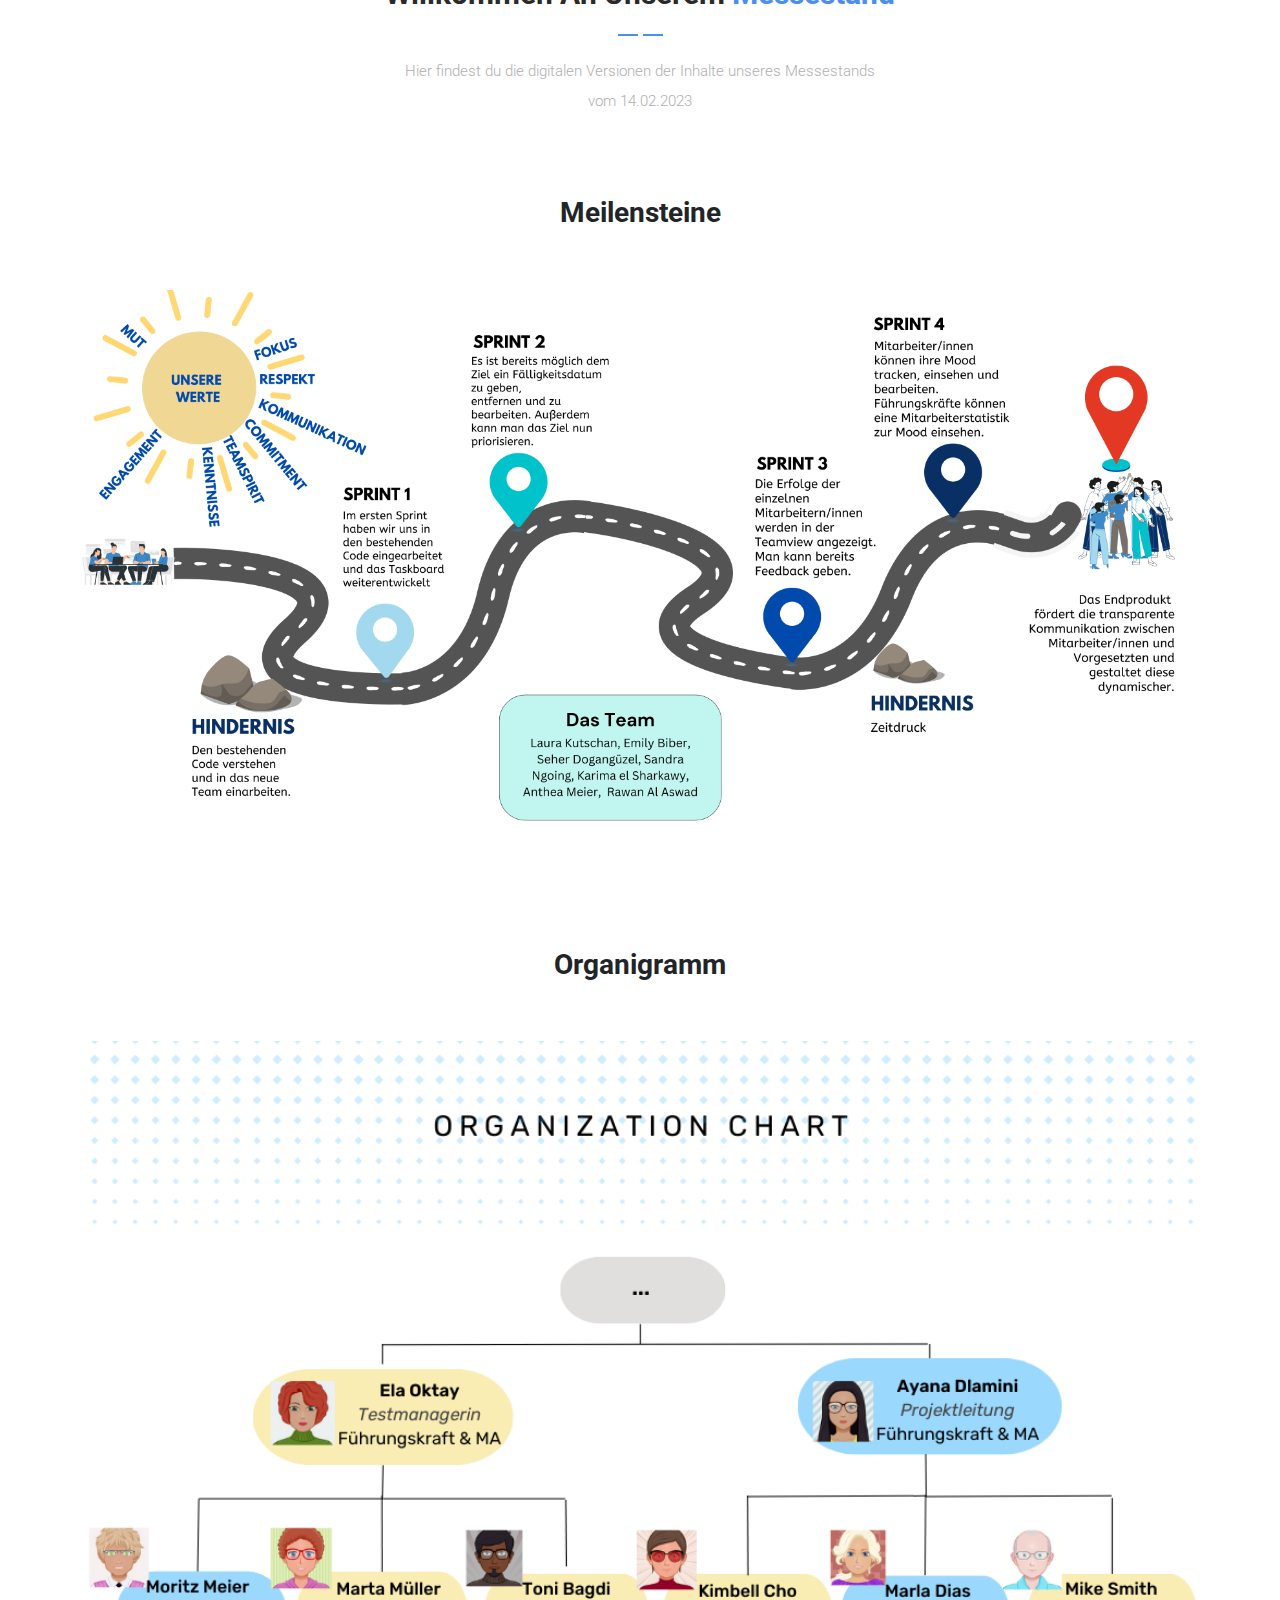
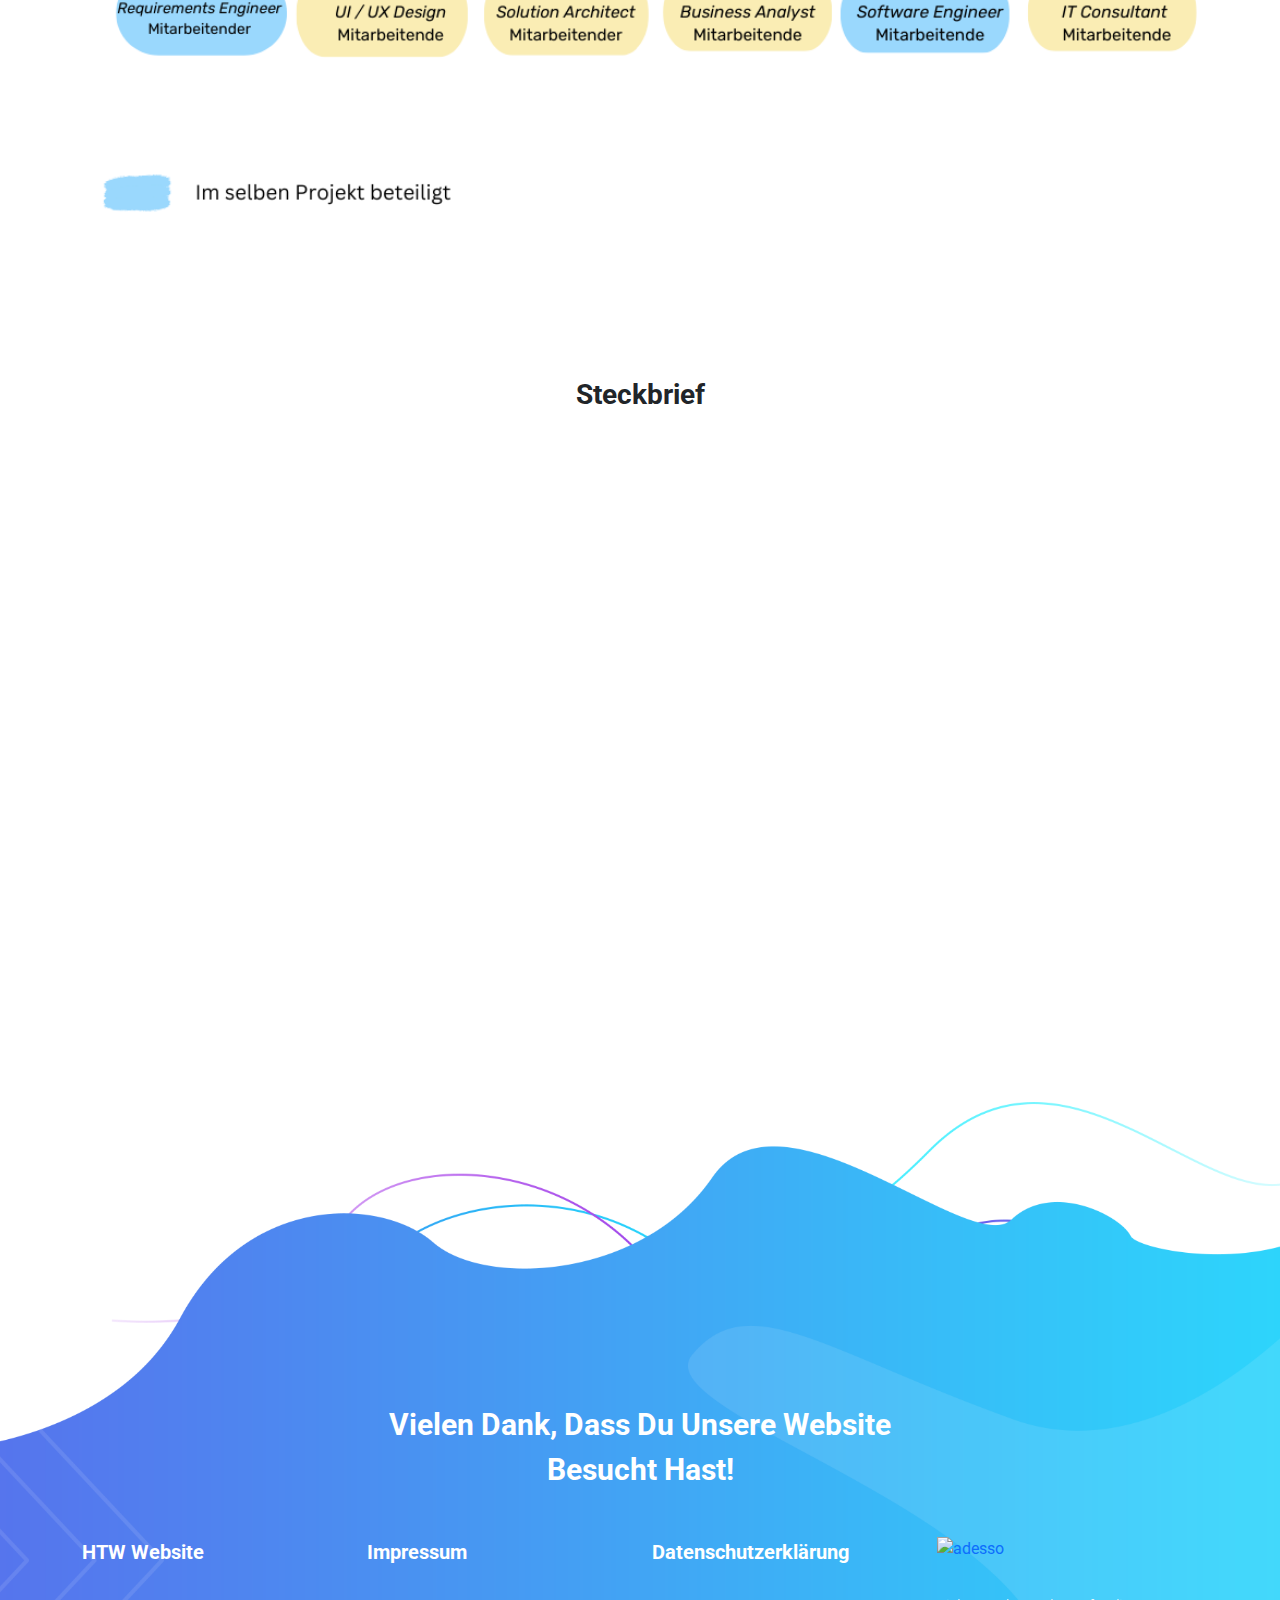
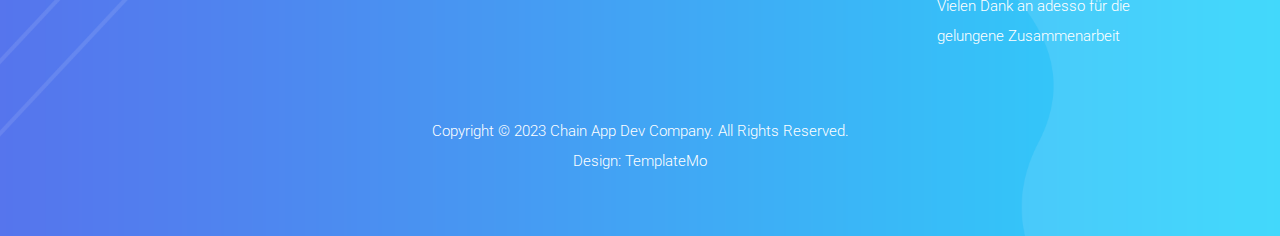
==== commit 02648d57: "push" ====
--- a/index.html
+++ b/index.html
@@ -55,19 +55,18 @@
         <div class="col-12">
           <nav class="main-nav">
             <!-- ***** Logo Start ***** -->
-            <a href="index.html" class="logo">
-              <img src="assets/images/adesso_logo.png" alt="Chain App Dev" class="logo-img">
+            <a href="https://www.adesso.de/de/index.jsp" class="logo">
+              <img style="height: 80px; " src="https://upload.wikimedia.org/wikipedia/commons/thumb/f/f7/Adesso_AG_logo.svg/2560px-Adesso_AG_logo.svg.png" alt="Chain App Dev">
             </a>
             <!-- ***** Logo End ***** -->
             <!-- ***** Menu Start ***** -->
             <ul class="nav">
-              <li class="scroll-to-section"><a href="#top" class="active">Projekt</a></li>
-              <li class="scroll-to-section"><a href="#team">Projektteam</a></li>
-              <li class="scroll-to-section"><a href="#technologies">Technologien</a></li>
-              <li class="scroll-to-section"><a href="#application">Anwendung</a></li>
-              <li class="scroll-to-section"><a href="#messe">Messestand</a></li>
-              <li class="scroll-to-section"><a href="#steckbrief">Projektsteckbrief</a></li>
-              <li><div class="gradient-button"><a href="https://fiw.htw-berlin.de/">More FIW</a></div></li> 
+              <li class="scroll-to-section"><a href="#projekt" class="active">Projekt</a></li>
+              <li class="scroll-to-section"><a href="#team">Team</a></li>
+              <li class="scroll-to-section"><a href="#technologien">Technologien</a></li>
+              <li class="scroll-to-section"><a href="#app">App</a></li>
+              <li class="scroll-to-section"><a href="#messestand">Messestand</a></li>
+              <li><div class="gradient-button"><a href="https://fiw.htw-berlin.de">HTW FIW</a></div></li>
             </ul>        
             <a class='menu-trigger'>
                 <span>Menu</span>
@@ -80,9 +79,7 @@
   </header>
   <!-- ***** Header Area End ***** -->
 
-    <!-- ***** Projekt ***** -->
-
-  <div class="main-banner wow fadeIn" id="top" data-wow-duration="1s" data-wow-delay="0.5s">
+  <div class="main-banner wow fadeIn" id="projekt" data-wow-duration="1s" data-wow-delay="0.5s">
     <div class="container">
       <div class="row">
         <div class="col-lg-12">
@@ -90,253 +87,467 @@
             <div class="col-lg-6 align-self-center">
               <div class="left-content show-up header-text wow fadeInLeft" data-wow-duration="1s" data-wow-delay="1s">
                 <div class="row">
-                  <div class="col-lg-9">
-                    <h2>StatusQuo <sup>PLUS</sup></h2>
-                    <h4>- das Plus an neuen Funktionen</h4>
-                    <p>
-                      Mit StatusQuo Plus kommt ein Update der Taskboard-App für adesso Mitarbeiter*innen. Neue Funktionen, wie die Möglichkeit einzelne Ziele zu priorisieren, 
-                      oder ein Fälligkeitsdatum setzen zu können, helfen den adesso Mitarbeiter*innen, ihre Ziele nicht aus dem Blick zu verlieren.
-                      Die neue Rubrik „Erfolge“ gibt einen schnellen Überblick über schon erreichte Ziele - perfekt für einen Motivationsboost.<br>
-                      Die Feedback-Funktion vereinfacht die Kommunikation der Mitarbeiter*innen untereinander und hilft dabei, sich beruflich, aber auch persönlich weiterzuentwickeln.
-                      Mit dem Mood Tracker können Gefühle getrackt werden, das ist unter anderem eine gute Möglichkeit für Führungskräfte, 
-                      sich ein Bild von der allgemeinen Stimmungslage des Teams zu machen.
-                    </p>
-                      <div class="white-button scroll-to-section">
-                        <a href="#messestand">Mehr erfahren</a>
-                      </div>
+                  <div class="col-lg-12">
+                    <h2>Get The Latest App From App Stores</h2>
+                    <p>Chain App Dev is an app landing page HTML5 template based on Bootstrap v5.1.3 CSS layout provided by TemplateMo, a great website to download free CSS templates.</p>
+                  </div>
+                  <div class="col-lg-12">
+                    <div class="white-button first-button scroll-to-section">
+                      <a href="#contact">Free Quote <i class="fab fa-apple"></i></a>
+                    </div>
+                    <div class="white-button scroll-to-section">
+                      <a href="#contact">Free Quote <i class="fab fa-google-play"></i></a>
+                    </div>
                   </div>
                 </div>
               </div>
             </div>
             <div class="col-lg-6">
               <div class="right-image wow fadeInRight" data-wow-duration="1s" data-wow-delay="0.5s">
-                <img src="assets/images/Design ohne Titel.png" alt="">
-              </div>
-            </div>
-          </div>
-        </div>
-      </div>
-    </div>
-  </div>
-
-    <!-- ***** About us ***** -->
-
-  <div id="about" class="about-us section">
-    <div class="container">
-      <div class="row">
-        <div class="col section-heading text-center">
-          <h4>Unser Projektteam</h4>
-          <img src="assets/images/heading-line-dec.png" alt="">
-          <p>Unser Team bestand aus sieben Studentinnen aus dem dritten und fünften Semester.</p>
-        </div>
-      </div>
-      <div class="row justify-content-center gap-5">
-        <div class="col-lg-2" style="text-align: center;">
-          <img style="width: 100px; border-radius: 100px; margin-bottom: 20px; margin-top: 20px" src="assets/images/client-image.jpg" alt="">
-          <div class="box-item">
-            <h6>Rawan <br> Al Aswad</h6>
-          </div>
-        </div>
-        <div class="col-lg-2" style="text-align: center;">
-          <img style="width: 100px; border-radius: 100px; margin-bottom: 20px; margin-top: 20px" src="assets/images/client-image.jpg" alt="">
-          <div class="box-item">
-            <h6>Emily <br> Bieber</h6>
-          </div>
-        </div>
-        <div class="col-lg-2" style="text-align: center;">
-          <img style="width: 100px; border-radius: 100px; margin-bottom: 20px; margin-top: 20px" src="assets/images/client-image.jpg" alt="">
-          <div class="box-item">
-            <h6>Seher <br> Dogangüzel</h6>
-          </div>
-        </div>
-      </div>
-      <div class="row justify-content-center gap-3">
-        <div class="col-lg-2" style="text-align: center;">
-          <img style="width: 100px; border-radius: 100px; margin-bottom: 20px; margin-top: 20px" src="assets/images/client-image.jpg" alt="">
-          <div class="box-item">
-            <h6>Laura <br> Kutschan</h6>
-          </div>
-        </div>
-        <div class="col-lg-2" style="text-align: center;">
-          <img style="width: 100px; border-radius: 100px; margin-bottom: 20px; margin-top: 20px" src="assets/images/client-image.jpg" alt="">
-          <div class="box-item">
-            <h6>Anthea <br> Meier</h6>
-          </div>
-        </div>
-        <div class="col-lg-2" style="text-align: center;">
-          <img style="width: 100px; border-radius: 100px; margin-bottom: 20px; margin-top: 20px" src="assets/images/client-image.jpg" alt="">
-          <div class="box-item">
-            <h6>Sandra <br> Ngoing</h6>
-          </div>
-        </div>
-        <div class="col-lg-2" style="text-align: center;">
-          <img style="width: 100px; border-radius: 100px; margin-bottom: 20px; margin-top: 20px" src="assets/images/client-image.jpg" alt="">
-          <div class="box-item">
-            <h6>Karima <br> el Sharkawy</h6>
-          </div>
-        </div>
-      </div>
-          </div>
-        </div>
-      </div>
-
-        <!-- ***** Technologies ***** -->
-
-  <div id="technologies" class="technologies section">
+                <img src="assets/images/slider-dec.png" alt="">
+              </div>
+            </div>
+          </div>
+        </div>
+      </div>
+    </div>
+  </div>
+
+  <div id="team" class="services section">
     <div class="container">
       <div class="row">
         <div class="col-lg-8 offset-lg-2">
           <div class="section-heading  wow fadeInDown" data-wow-duration="1s" data-wow-delay="0.5s">
-            <h4>Unsere Technologien</h4>
-            <img src="assets/images/heading-line-dec.png" alt="">
-            <!-- <p>Die folgenden Technologien haben wir von unserem Vorgängerteam übernommen. </p> -->
-          </div>
-        </div>
-      </div>
-      <div class="d-flex justify-content-center" style="margin-bottom: 50px; z-index: 1;">
-        <img style="width: 450px;" src="assets/images/Bildschirmfoto 2023-02-09 um 18.37.11.png" alt="">
-      </div>
-    <div class="container">
-      <div class="row">
-        <div class="col-lg-3">
-          <div class="technology-item">
-              <img src="./assets/images/mongodb-icon.svg" alt="" class="icon">
-            <h4>MongoDB</h4>
-            <p>
-              Die Datenbank ist ein dokumentenorientiertes NoSQL-Datenbankmanagementsystem und kann Sammlungen von JSON-ähnlichen Dokumenten verwalten.
+            <h4>Amazing <em>Services &amp; Features</em> for you</h4>
+            <img src="assets/images/heading-line-dec.png" alt="">
+            <p>If you need the greatest collection of HTML templates for your business, please visit <a rel="nofollow" href="https://www.toocss.com/" target="_blank">TooCSS</a> Blog. If you need to have a contact form PHP script, go to <a href="https://templatemo.com/contact" target="_parent">our contact page</a> for more information.</p>
+          </div>
+        </div>
+      </div>
+    </div>
+    <div class="container">
+      <div class="row">
+        <div class="col-lg-3">
+          <div class="service-item first-service">
+            <div class="icon"></div>
+            <h4>App Maintenance</h4>
+            <p>You are not allowed to redistribute this template ZIP file on any other website.</p>
+            <div class="text-button">
+              <a href="#">Read More <i class="fa fa-arrow-right"></i></a>
+            </div>
+          </div>
+        </div>
+        <div class="col-lg-3">
+          <div class="service-item second-service">
+            <div class="icon"></div>
+            <h4>Rocket Speed of App</h4>
+            <p>You are allowed to use the Chain App Dev HTML template. Feel free to modify or edit this layout.</p>
+            <div class="text-button">
+              <a href="#">Read More <i class="fa fa-arrow-right"></i></a>
+            </div>
+          </div>
+        </div>
+        <div class="col-lg-3">
+          <div class="service-item third-service">
+            <div class="icon"></div>
+            <h4>Multi Workflow Idea</h4>
+            <p>If this template is beneficial for your work, please support us <a rel="nofollow" href="https://paypal.me/templatemo" target="_blank">a little via PayPal</a>. Thank you.</p>
+            <div class="text-button">
+              <a href="#">Read More <i class="fa fa-arrow-right"></i></a>
+            </div>
+          </div>
+        </div>
+        <div class="col-lg-3">
+          <div class="service-item fourth-service">
+            <div class="icon"></div>
+            <h4>24/7 Help &amp; Support</h4>
+            <p>Lorem ipsum dolor consectetur adipiscing elit sedder williamsburg photo booth quinoa and fashion axe.</p>
+            <div class="text-button">
+              <a href="#">Read More <i class="fa fa-arrow-right"></i></a>
+            </div>
+          </div>
+        </div>
+      </div>
+    </div>
+  </div>
+
+  <div id="technologien" class="about-us section">
+    <div class="container">
+      <div class="row">
+        <div class="col-lg-6 align-self-center">
+          <div class="section-heading">
+            <h4>About <em>What We Do</em> &amp; Who We Are</h4>
+            <img src="assets/images/heading-line-dec.png" alt="">
+            <p>Lorem ipsum dolor sit amet, consectetur adipiscing elit, sed do eismod tempor incididunt ut labore et dolore magna.</p>
+          </div>
+          <div class="row">
+            <div class="col-lg-6">
+              <div class="box-item">
+                <h4><a href="#">Maintance Problems</a></h4>
+                <p>Lorem Ipsum Text</p>
+              </div>
+            </div>
+            <div class="col-lg-6">
+              <div class="box-item">
+                <h4><a href="#">24/7 Support &amp; Help</a></h4>
+                <p>Lorem Ipsum Text</p>
+              </div>
+            </div>
+            <div class="col-lg-6">
+              <div class="box-item">
+                <h4><a href="#">Fixing Issues About</a></h4>
+                <p>Lorem Ipsum Text</p>
+              </div>
+            </div>
+            <div class="col-lg-6">
+              <div class="box-item">
+                <h4><a href="#">Co. Development</a></h4>
+                <p>Lorem Ipsum Text</p>
+              </div>
+            </div>
+            <div class="col-lg-12">
+              <p>Lorem ipsum dolor sit amet, consectetur adipiscing elit, sed do eismod tempor idunte ut labore et dolore adipiscing  magna.</p>
+              <div class="gradient-button">
+                <a href="#">Start 14-Day Free Trial</a>
+              </div>
+              <span>*No Credit Card Required</span>
+            </div>
+          </div>
+        </div>
+        <div class="col-lg-6">
+          <div class="right-image">
+            <img src="assets/images/about-right-dec.png" alt="">
+          </div>
+        </div>
+      </div>
+    </div>
+  </div>
+
+  <div id="app" class="pricing-tables">
+    <div class="container">
+      <div class="row">
+        <div class="col-lg-8 offset-lg-2">
+          <div class="section-heading">
+            <h4>Die <em>Anwendung</em> und ihre Weiterentwicklung</h4>
+            <img src="assets/images/heading-line-dec.png" alt="">
+            <p>Hier könnt ihr euch die <a href="https://fiwprojekte.f4.htw-berlin.de/projekte2021/adesso/">Projektwebsite</a> des Projektes aus dem letzten Jahr ansehen</p>
+          </div>
+        </div>
+        <div class="col-lg-4">
+          <div class="pricing-item-regular">
+            <h4>Erweiterung der Ziele</h4>
+            <div class="icon">
+              <img src="assets/images/pricing-table-01.png" alt="">
+            </div>
+            <ul>
+              <li style="text-align: left; display: flex"><p style="color: green; font-size: 25px; margin-right: 10px;">
+                &check;</p>Ziele priorisieren
+              </li>
+              <li style="text-align: left; display: flex"><p style="color: green; font-size: 25px; margin-right: 10px;">
+                &check;</p>Zielen ein Fälligkeitsdatum geben
+              </li>
+              <li style="text-align: left; display: flex"><p style="color: green; font-size: 25px; margin-right: 10px;">
+                &check;</p>Fälligkeitsdatum entfernen oder bearbeiten
+              </li>
+              <li style="text-align: left; display: flex"><p style="color: green; font-size: 25px; margin-right: 10px;">
+                &check;</p>Ziele nach Priorität und Datum sortiert
+              </li>
+              <li style="text-align: left; display: flex"><p style="color: green; font-size: 25px; margin-right: 10px;">
+                &check;</p>Frist des Fälligkeitsdatums farbig gekennzeichnet
+              </li>
+              <li style="text-align: left; display: flex"><p style="color: green; font-size: 25px; margin-right: 10px;">
+                &check;</p>Erreichtes Ziel wird zum Erfolg
+              </li>
+            </ul>
+            <div class="border-button">
+              <a href="#ziele">Detailansicht Ziele</a>
+            </div>
+          </div>
+        </div>
+        <div class="col-lg-4">
+          <div class="pricing-item-pro">
+            <h4>Mood-Tracker</h4>
+            <div class="icon">
+              <img src="assets/images/pricing-table-01.png" alt="">
+            </div>
+            <ul>
+              <li style="text-align: left; display: flex"><p style="color: green; font-size: 25px; margin-right: 10px;">
+                &check;</p>Eigene Stimmungslage erfassen
+              </li>
+              <li style="text-align: left; display: flex"><p style="color: green; font-size: 25px; margin-right: 10px;">
+                &check;</p>Eigene Stimmungslage einsehen
+              </li>
+              <li style="text-align: left; display: flex"><p style="color: green; font-size: 25px; margin-right: 10px;">
+                &check;</p>Eigene Stimmungslage entfernen oder bearbeiten
+              </li>
+              <li style="text-align: left; display: flex"><p style="color: green; font-size: 25px; margin-right: 10px;">
+                &check;</p>Eigene Stimmungslagen nach Datum sortiert und filterbar
+              </li>
+              <li style="text-align: left; display: flex"><p style="color: green; font-size: 25px; margin-right: 10px;">
+                &check;</p>Führungskraftansicht: Stimmungslagen des Teams einsehbar
+              </li>
+              <li style="text-align: left; display: flex"><p style="color: green; font-size: 25px; margin-right: 10px;">
+                &check;</p>Führungskraftansicht: Stimmungslagen des Teams filterbar
+              </li>
+            </ul>
+            <div class="border-button">
+              <a href="#mood">Detailansicht Mood</a>
+            </div>
+          </div>
+        </div>
+        <div class="col-lg-4">
+          <div class="pricing-item-regular">
+            <h4>Feedback-Funktion</h4>
+            <div class="icon">
+              <img src="assets/images/pricing-table-01.png" alt="">
+            </div>
+            <ul>
+              <li style="text-align: left; display: flex"><p style="color: green; font-size: 25px; margin-right: 10px;">
+                &check;</p>Einer Person Feedback geben
+              </li>
+              <li style="text-align: left; display: flex"><p style="color: green; font-size: 25px; margin-right: 10px;">
+                &check;</p>Alle Angestellten durchsuchbar und auswählbar
+              </li>
+              <li style="text-align: left; display: flex"><p style="color: green; font-size: 25px; margin-right: 10px;">
+                &check;</p>Bekommenes Feedback einsehen
+              </li>
+              <li style="text-align: left; display: flex"><p style="color: green; font-size: 25px; margin-right: 10px;">
+                &check;</p>Bekommenes Feedback nach Datum sortiert
+              </li>
+              <li style="text-align: left; display: flex; color: transparent;"><p style="color: transparent; font-size: 25px; margin-right: 10px;">
+                &check;</p>---------------------------------------------------------------------------------------------</li>
+              <li style="text-align: left; display: flex; color: transparent;"><p style="color: transparent; font-size: 25px; margin-right: 10px;">
+                &check;</p>------------------------------------------------</li>
+            </ul>
+            <div class="border-button">
+              <a href="#feedback">Detailansicht Feedback</a>
+            </div>
+          </div>
+        </div>
+      </div>
+    </div>
+  </div>
+
+  <div id="ziele" class="about-us section">
+    <div class="container">
+      <div class="row">
+        <div class="col-lg-6 align-self-center">
+          <div class="section-heading">
+            <h4><em>Die Ziele</em> &amp; ihre neuen Funktionen</h4>
+            <img src="assets/images/heading-line-dec.png" alt="">
+            <p>Die Ansicht der Ziele und die Ziele selbst besitzen nun mehr Features. Vorher war es ausschließlich möglich, die Ziele per Drag-and-Drop zu sortieren. Die Priorisierung der Ziele wurde durch die Pin-Funktion und das Fälligkeitsdatum optimiert.
+              <br>
+              Zusätzlich wird die Zielerreichung, wobei sich alle Tasks in der "Done"-Spalte befinden müssen, nun deutlicher visualisiert. Vorher wurde die Fortschrittsanzeige des Ziels GRÜN. Die Weiterentwicklung besteht darin, dass es eine neue Gesamtübersicht "Erfolge" gibt. Ein erreichtes Ziel wird mit einer Beglückwünschung des/der Nutzer/in, über ein Dialogfenster in die neue Gesamtübersicht verschoben. So ist die Übersichtlichkeit gewährt und das gewünschte Erfolgserlebnis ist präsent.
+              <br>
+              <br>
             </p>
-            <div class="text-button position-absolute bottom-0 start-0 ps-4 pb-4">
-              <a href="https://www.mongodb.com/de-de" target="_blank">Hier findest du mehr<i class="fa fa-arrow-right"></i></a>
-            </div>
-          </div>
-        </div>
-        <div class="col-lg-3">
-          <div class="technology-item">
-              <img src="./assets/images/nestjs-icon.png" alt=""class="icon">
-            <h4>NestJS</h4>
-            <p>
-              NestJS ist eines der am schnellsten wachsenden Node.Js-Framework in TypeScript. 
-              Es wird eingesetzt, um skalierbare, testbare und lose gekoppelte Anwendungen zu entwickeln. 
-              Es bringt skalierbare Node.Js-Server auf eine ganz neue Ebene.
+            <h6 style="color: dodgerblue">Die wichtigsten Änderungen im Überblick:</h6>
+          </div>
+          <div class="row">
+            <div class="col-lg-6">
+              <div class="box-item">
+                <h4><a>Ziele anpinnen</a></h4>
+                <p>Angepinnte Ziele befinden sich immer ganz oben</p>
+              </div>
+            </div>
+            <div class="col-lg-6">
+              <div class="box-item">
+                <h4><a>Fälligkeitsdatum festlegen</a></h4>
+                <p>30 Tage vor der Frist GELB und 7 Tage vor der Frist ROT</p>
+              </div>
+            </div>
+            <div class="col-lg-6">
+              <div class="box-item">
+                <h4><a>Erfolge</a></h4>
+                <p>Erreichte Ziele befinden sich nun in einer gesonderten Übersicht</p>
+              </div>
+            </div>
+            <div class="col-lg-6">
+              <div class="box-item">
+                <h4><a>Neue Art der Sortierung</a></h4>
+                <p>Ziele werden nach Priorität und Fälligkeitsdatum sortiert</p>
+              </div>
+            </div>
+          </div>
+        </div>
+        <div class="col-lg-6">
+          <div class="right-image">
+            <video style="border-radius: 10px; margin-top: 100px; margin-left: 50px" width="90%" autoplay loop muted>
+              <source src="assets/images/feedback.mp4" type=video/mp4>
+            </video>
+          </div>
+        </div>
+      </div>
+    </div>
+  </div>
+
+
+  <div id="mood" class="about-us section">
+    <div class="container">
+      <div class="row">
+        <div class="col-lg-6 align-self-center">
+          <div class="section-heading">
+            <h4><em>Der Mood-Tracker</em> &amp; seine Funktionen</h4>
+            <img src="assets/images/heading-line-dec.png" alt="">
+            <p>Als Nutzer/in ist es nun möglich meine eigene Stimmungslage täglich zu erfassen, um unter anderem Transparenz zwischen mir und meiner Führungskraft zu schaffen.
+              <br>
+              Ich kann durch einen Smiley ausdrücken, wie ich mich insgesamt fühle und durch einen Kommentar kann ich genauer beschreiben wieso. Es ist möglich den Kommentar zu anonymisieren, d. h. meine Führungskraft kann diesen nicht lesen.
+              Meine getrackte Mood kann ich innerhalb 7 Tage nach dem Erstellen bearbeiten oder löschen.
+              <br>
+              Um sich als Mitarbeiter/in optimal auf das Jahresgespräch vorbereiten zu können, bietet der neue Mood-Tracker die Möglichkeit alle bisher aufgezeichneten Stimmungslagen zur eigenen Person einzusehen. Man kann einen bestimmten Zeitraum abfragen, um die Übersicht zu behalten und ausschließlich die relevanten Informationen zu erhalten.
+              <br>
+              <br>
+              Als Führungskraft kann ich, durch eine gesonderte Ansicht, eine Statistik der getrackten Stimmungslagen meines gesamten Teams einsehen, um teamübergreifende Probleme schnell zu erfassen und individuell auf einzelne Mitarbeiterprobleme einzugehen. Auch hier kann ich nach einer bestimmten Zeitspanne und/oder nach Mitarbeiter/in filtern. Um auf den ersten Blick ein deutliches Stimmungsbild zu bekommen, werden die getrackten Stimmungslagen nach Emotion gruppiert.
+              <br>
+              <br>
+              </p>
+              <h6 style="color: dodgerblue">Die wichtigsten Funktionen im Überblick:</h6>
+          </div>
+          <div class="row">
+            <div class="col-lg-6">
+              <div class="box-item">
+                <h4><a>Mood tracken</a></h4>
+                <p>Tägliche Erfassung meiner Stimmungslage in Form von Smiley und Kommentar ist möglich</p>
+              </div>
+            </div>
+            <div class="col-lg-6">
+              <div class="box-item">
+                <h4><a>Mood einsehen</a></h4>
+                <p>Alle bisher getrackten Stimmungslagen können eingesehen und gefiltert werden</p>
+              </div>
+            </div>
+            <div class="col-lg-6">
+              <div class="box-item">
+                <h4><a>Mood bearbeiten</a></h4>
+                <p>7 Tage nach dem Erstellen kann ich meine Mood bearbeiten oder löschen</p>
+              </div>
+            </div>
+            <div class="col-lg-6">
+              <div class="box-item">
+                <h4><a>Führungskraftansicht</a></h4>
+                <p>Das Stimmungsbild des gesamten Teams wird abgebildet und kann gefiltert werden</p>
+              </div>
+            </div>
+          </div>
+        </div>
+        <div class="col-lg-6">
+          <div class="right-image">
+            <video style="border-radius: 10px; margin-top: 100px; margin-left: 50px" width="90%" autoplay loop muted>
+              <source src="assets/images/feedback.mp4" type=video/mp4>
+            </video>
+          </div>
+        </div>
+      </div>
+    </div>
+  </div>
+
+
+  <div id="feedback" class="about-us section">
+    <div class="container">
+      <div class="row">
+        <div class="col-lg-6 align-self-center">
+          <div class="section-heading">
+            <h4><em>Das Feedback</em> &amp; dessen Funktionen</h4>
+            <img src="assets/images/heading-line-dec.png" alt="">
+            <p>Feedback ist ein wichtiger Bestandteil im Arbeitsalltag. Mit dieser neuen Funktion kann allen Angestellten, unabhängig von Position, Team und Projekt, Feedback gegeben werden. Deine Führungskraft hat eine besonders motivierende Rede gehalten? Der/Die Küchenhelfer/in hat besonders gutes Essen zubereitet? Du findest, dass dein/e Teamkolleg/in sich besser auf die Review vorbereiten sollte? Sag es ganz einfach und direkt mit der neuen Feedback-Funktion.
+              <br>
+              <br>
+              Und nicht nur Feedback geben ist wichtig. Auch Feedback bekommen kann erhebliche Verbesserungen oder Motivation hervorrufen. Du kannst dir auch nach ein paar Monaten dein bekommenes Feedback anschauen und ablesen, in welchen Bereichen du dich eventuell verbessert oder verschlechtert hast. Diese Funktion kann dir unter anderem bei deinem Jahresgespräch helfen.
+              <br>
+              <br>
             </p>
-            <div class="text-button position-absolute bottom-0 start-0 ps-4 pb-4">
-              <a href="https://nestjs.com/" target="_blank">Hier findest du mehr<i class="fa fa-arrow-right"></i></a>
-            </div>
-          </div>
-        </div>
-        <div class="col-lg-3">
-          <div class="technology-item">
-              <img src="./assets/images/angular-icon.png" alt="" class="icon">
-            <h4>Angular</h4>
-            <p>
-              Angular wurde mit Typescript entwickelt und ist auf eine komponentenbasierte Architektur ausgerichtet. 
-              Es vereint moderne Architekturansätze mit der nötigen Flexibilität, um komplexe Anforderungen an Webapplikationen zu meistern.
-            </p>
-            <div class="text-button position-absolute bottom-0 start-0 ps-4 pb-4">
-              <a href="https://angular.io/" target="_blank">Hier findest du mehr<i class="fa fa-arrow-right"></i></a>
-            </div>
-          </div>
-        </div>
-        <div class="col-lg-3">
-          <div class="technology-item">
-              <img src="./assets/images/api-icon.png" alt="" class="icon">
-            <h4>RESTful API</h4>
-            <p>
-              Wir verwenden den RESTful-Webdienst – der auf Representational State Transfer (REST) basiert. 
-              Dies ist ein architektonischer Ansatz für die Kommunikation, der bei der Entwicklung von Webdiensten verwendet wird.
-            </p>
-            <div class="text-button position-absolute bottom-0 start-0 ps-4 pb-4">
-              <a href="https://www.redhat.com/de/topics/api/what-is-a-rest-api" target="_blank">Hier findest du mehr<i class="fa fa-arrow-right"></i></a>
-            </div>
-          </div>
-        </div>
-      </div>
-    </div>
-  </div>
-
- 
+            <h6 style="color: dodgerblue">Die wichtigsten Funktionen im Überblick:</h6>
+          </div>
+          <div class="row">
+            <div class="col-lg-6">
+              <div class="box-item">
+                <h4><a>Feedback bekommen</a></h4>
+                <p>Bekommenes Feedback kann mit Datums-Stempel und Namen des/der Feedback-Geber/in eingesehen werden</p>
+              </div>
+            </div>
+            <div class="col-lg-6">
+              <div class="box-item">
+                <h4><a>Feedback geben</a></h4>
+                <p>Allen Nutzer/innen kann Feedback gegeben werden</p>
+              </div>
+            </div>
+          </div>
+        </div>
+        <div class="col-lg-6">
+          <div class="right-image">
+            <video style="border-radius: 10px; margin-top: 100px; margin-left: 50px" width="90%" autoplay loop muted>
+              <source src="assets/images/feedback.mp4" type=video/mp4>
+            </video>
+          </div>
+        </div>
+      </div>
+    </div>
+  </div>
+
+
+  <div id="messestand" class="pricing-tables">
+    <div class="container">
+      <div class="row">
+        <div class="col-lg-8 offset-lg-2">
+          <div class="section-heading">
+            <h4>Willkommen an unserem<em> Messestand</em></h4>
+            <img src="assets/images/heading-line-dec.png" alt="">
+            <p>Hier findest du die digitalen Versionen der Inhalte unseres Messestands vom 14.02.2023</p>
+          </div>
+        </div>
+        <h3 style="margin-bottom: 60px;  text-align: center; font-weight: bold;">Meilensteine</h3>
+        <img src="assets/images/meilensteinePlus.png">
+
+        <h3  style="margin-bottom: 60px; margin-top: 100px; text-align: center; font-weight: bold;">Organigramm</h3>
+        <img src="assets/images/organigram.png">
+
+        <h3  style="margin-bottom: 60px; margin-top: 100px; text-align: center; font-weight: bold;">Steckbrief</h3>
+        <iframe src="/assets/documents/steckbrief.pdf" width="100%" height="500px">
+        </iframe>
+      </div>
+    </div>
+  </div>
+
 
   <footer id="newsletter">
     <div class="container">
       <div class="row">
         <div class="col-lg-8 offset-lg-2">
           <div class="section-heading">
-            <h4>Join our mailing list to receive the news &amp; latest trends</h4>
-          </div>
-        </div>
-        <div class="col-lg-6 offset-lg-3">
-          <form id="search" action="#" method="GET">
-            <div class="row">
-              <div class="col-lg-6 col-sm-6">
-                <fieldset>
-                  <input type="address" name="address" class="email" placeholder="Email Address..." autocomplete="on" required>
-                </fieldset>
-              </div>
-              <div class="col-lg-6 col-sm-6">
-                <fieldset>
-                  <button type="submit" class="main-button">Subscribe Now <i class="fa fa-angle-right"></i></button>
-                </fieldset>
-              </div>
-            </div>
-          </form>
+            <h4>Vielen Dank, dass du unsere Website besucht hast!</h4>
+          </div>
         </div>
       </div>
       <div class="row">
         <div class="col-lg-3">
           <div class="footer-widget">
-            <h4>Contact Us</h4>
-            <p>Rio de Janeiro - RJ, 22795-008, Brazil</p>
-            <p><a href="#">010-020-0340</a></p>
-            <p><a href="#">info@company.co</a></p>
+            <a href="https://www.htw-berlin.de/" style="color: #FFFFFF; font-weight: bold; font-size: 20px">HTW Website</a>
           </div>
         </div>
         <div class="col-lg-3">
           <div class="footer-widget">
-            <h4>About Us</h4>
-            <ul>
-              <li><a href="#">Home</a></li>
-              <li><a href="#">Services</a></li>
-              <li><a href="#">About</a></li>
-              <li><a href="#">Testimonials</a></li>
-              <li><a href="#">Pricing</a></li>
-            </ul>
-            <ul>
-              <li><a href="#">About</a></li>
-              <li><a href="#">Testimonials</a></li>
-              <li><a href="#">Pricing</a></li>
-            </ul>
+            <a href="https://www.htw-berlin.de/impressum/" style="color: #FFFFFF; font-weight: bold; font-size: 20px">Impressum</a>
           </div>
         </div>
         <div class="col-lg-3">
           <div class="footer-widget">
-            <h4>Useful Links</h4>
-            <ul>
-              <li><a href="#">Free Apps</a></li>
-              <li><a href="#">App Engine</a></li>
-              <li><a href="#">Programming</a></li>
-              <li><a href="#">Development</a></li>
-              <li><a href="#">App News</a></li>
-            </ul>
-            <ul>
-              <li><a href="#">App Dev Team</a></li>
-              <li><a href="#">Digital Web</a></li>
-              <li><a href="#">Normal Apps</a></li>
-            </ul>
+            <a href="https://www.htw-berlin.de/datenschutz/" style="color: #FFFFFF; font-weight: bold; font-size: 20px">Datenschutzerklärung</a>
           </div>
         </div>
         <div class="col-lg-3">
           <div class="footer-widget">
-            <h4>About Our Company</h4>
             <div class="logo">
-              <img src="assets/images/white-logo.png" alt="">
-            </div>
-            <p>Lorem ipsum dolor sit amet, consectetur adipiscing elit, sed do eiusmod tempor incididunt ut labore et dolore.</p>
+              <a href="https://www.adesso.de/de/index.jsp">
+                <img src="https://upload.wikimedia.org/wikipedia/commons/thumb/f/f7/Adesso_AG_logo.svg/2560px-Adesso_AG_logo.svg.png" alt="adesso">
+              </a>
+            </div>
+            <p>Vielen Dank an adesso für die gelungene Zusammenarbeit</p>
           </div>
         </div>
         <div class="col-lg-12">
           <div class="copyright-text">
-            <p>Copyright © 2022 Chain App Dev Company. All Rights Reserved. 
-          <br>Design: <a href="https://templatemo.com/" target="_blank" title="css templates">TemplateMo</a></p>
+            <p>Copyright © 2023 Chain App Dev Company. All Rights Reserved.
+              <br>Design: <a href="https://templatemo.com/" target="_blank" title="css templates">TemplateMo</a></p>
           </div>
         </div>
       </div>
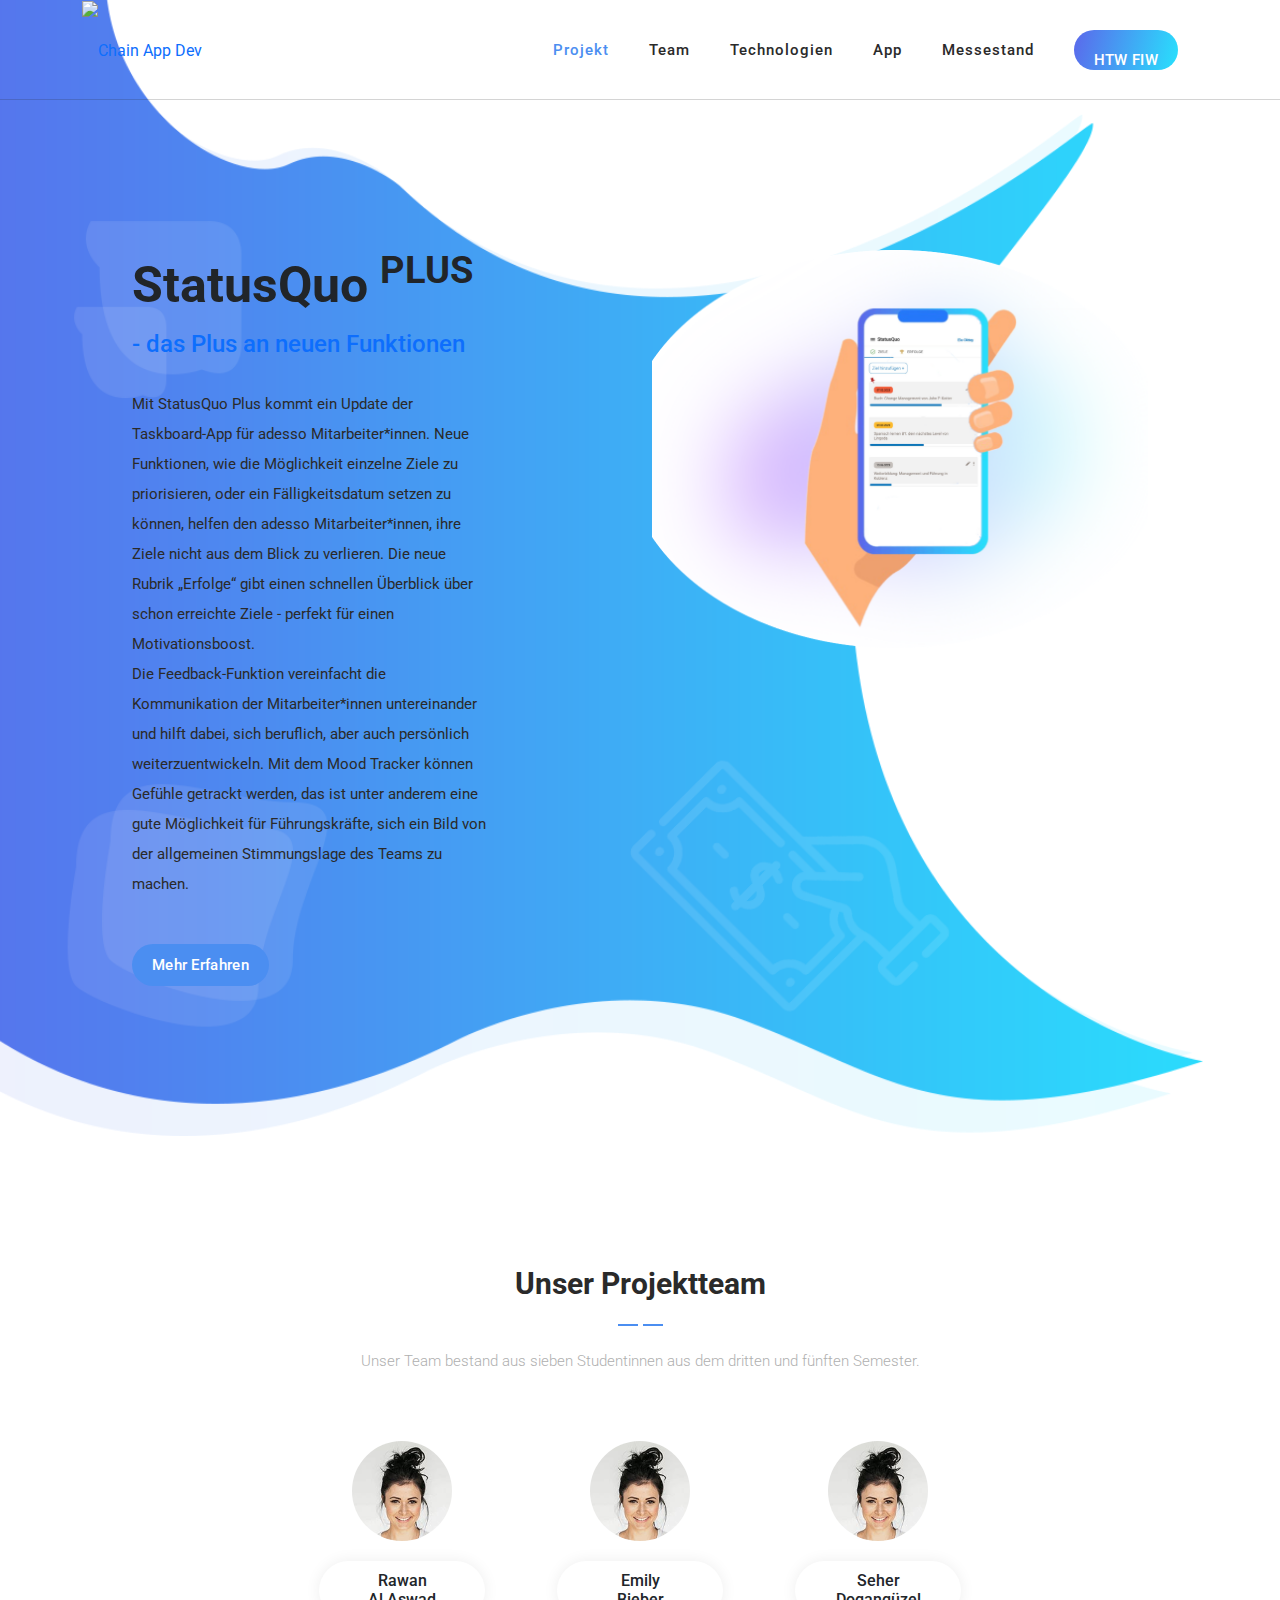
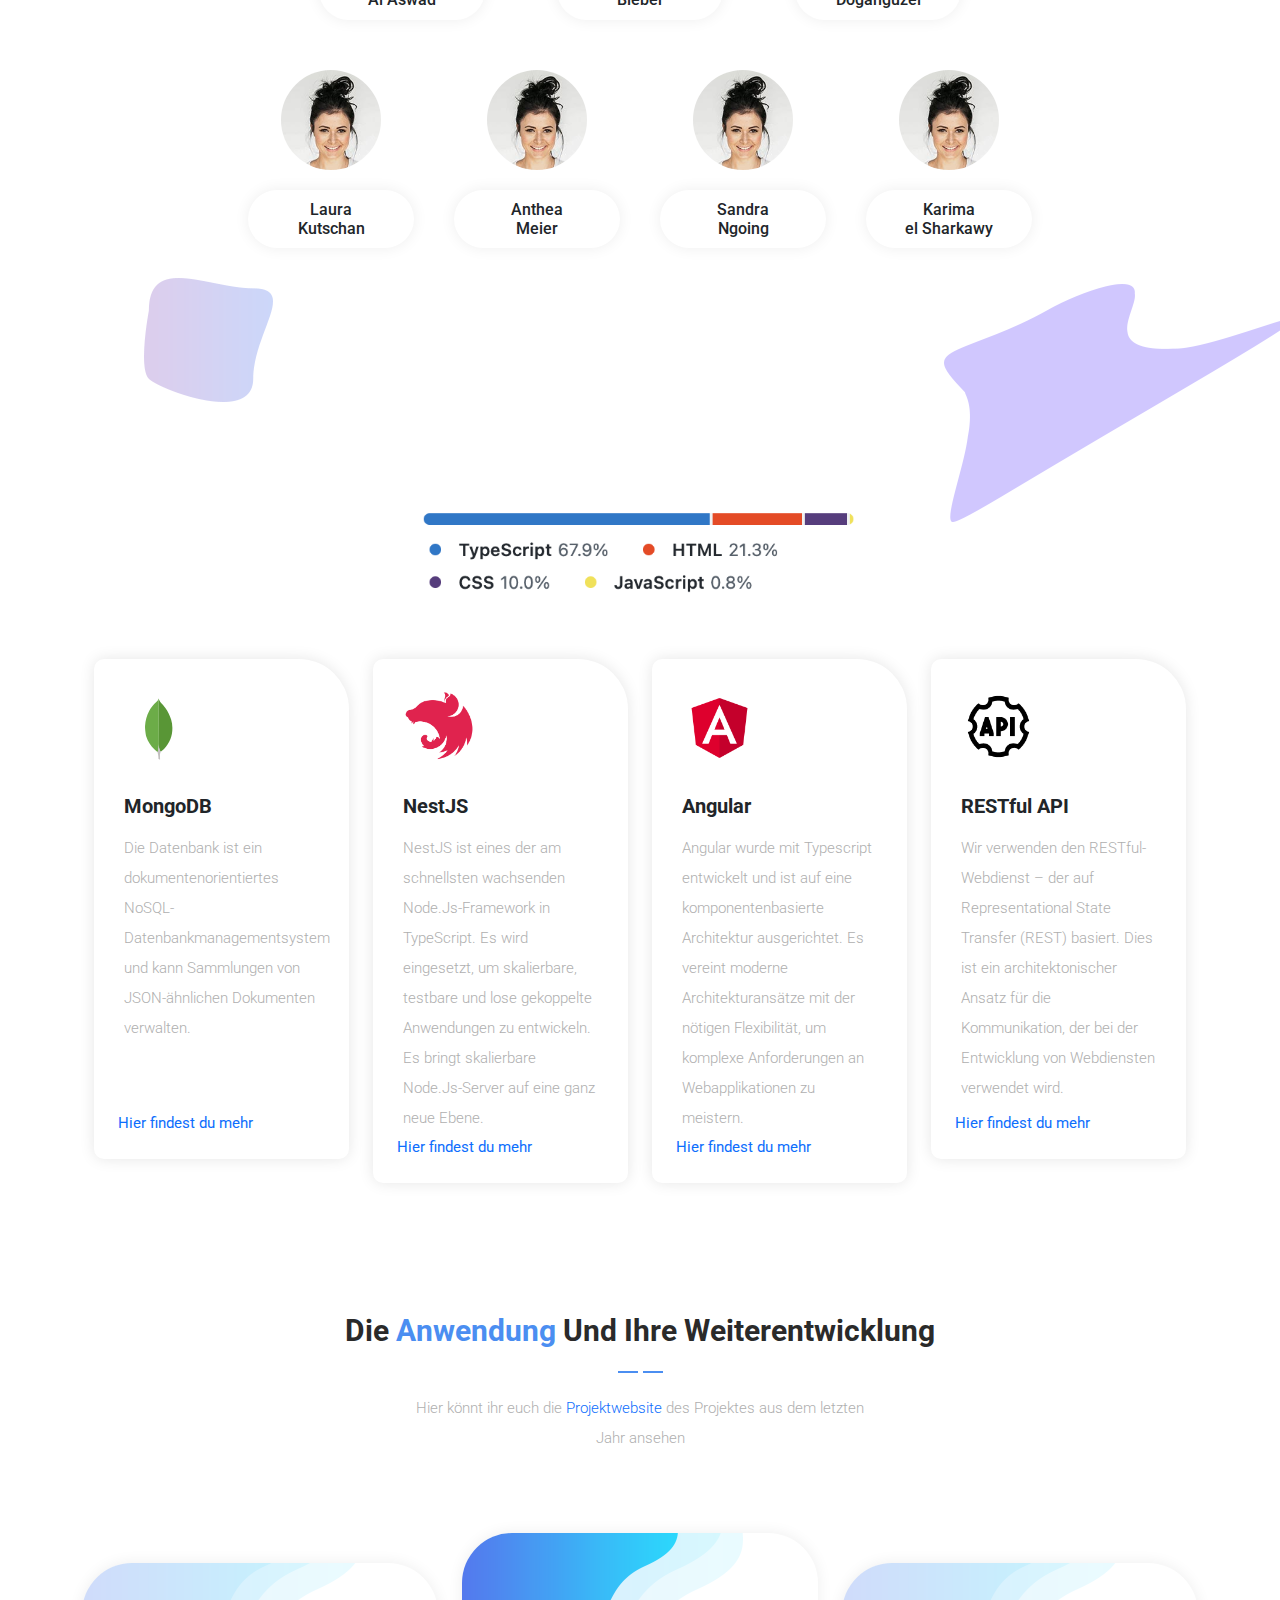
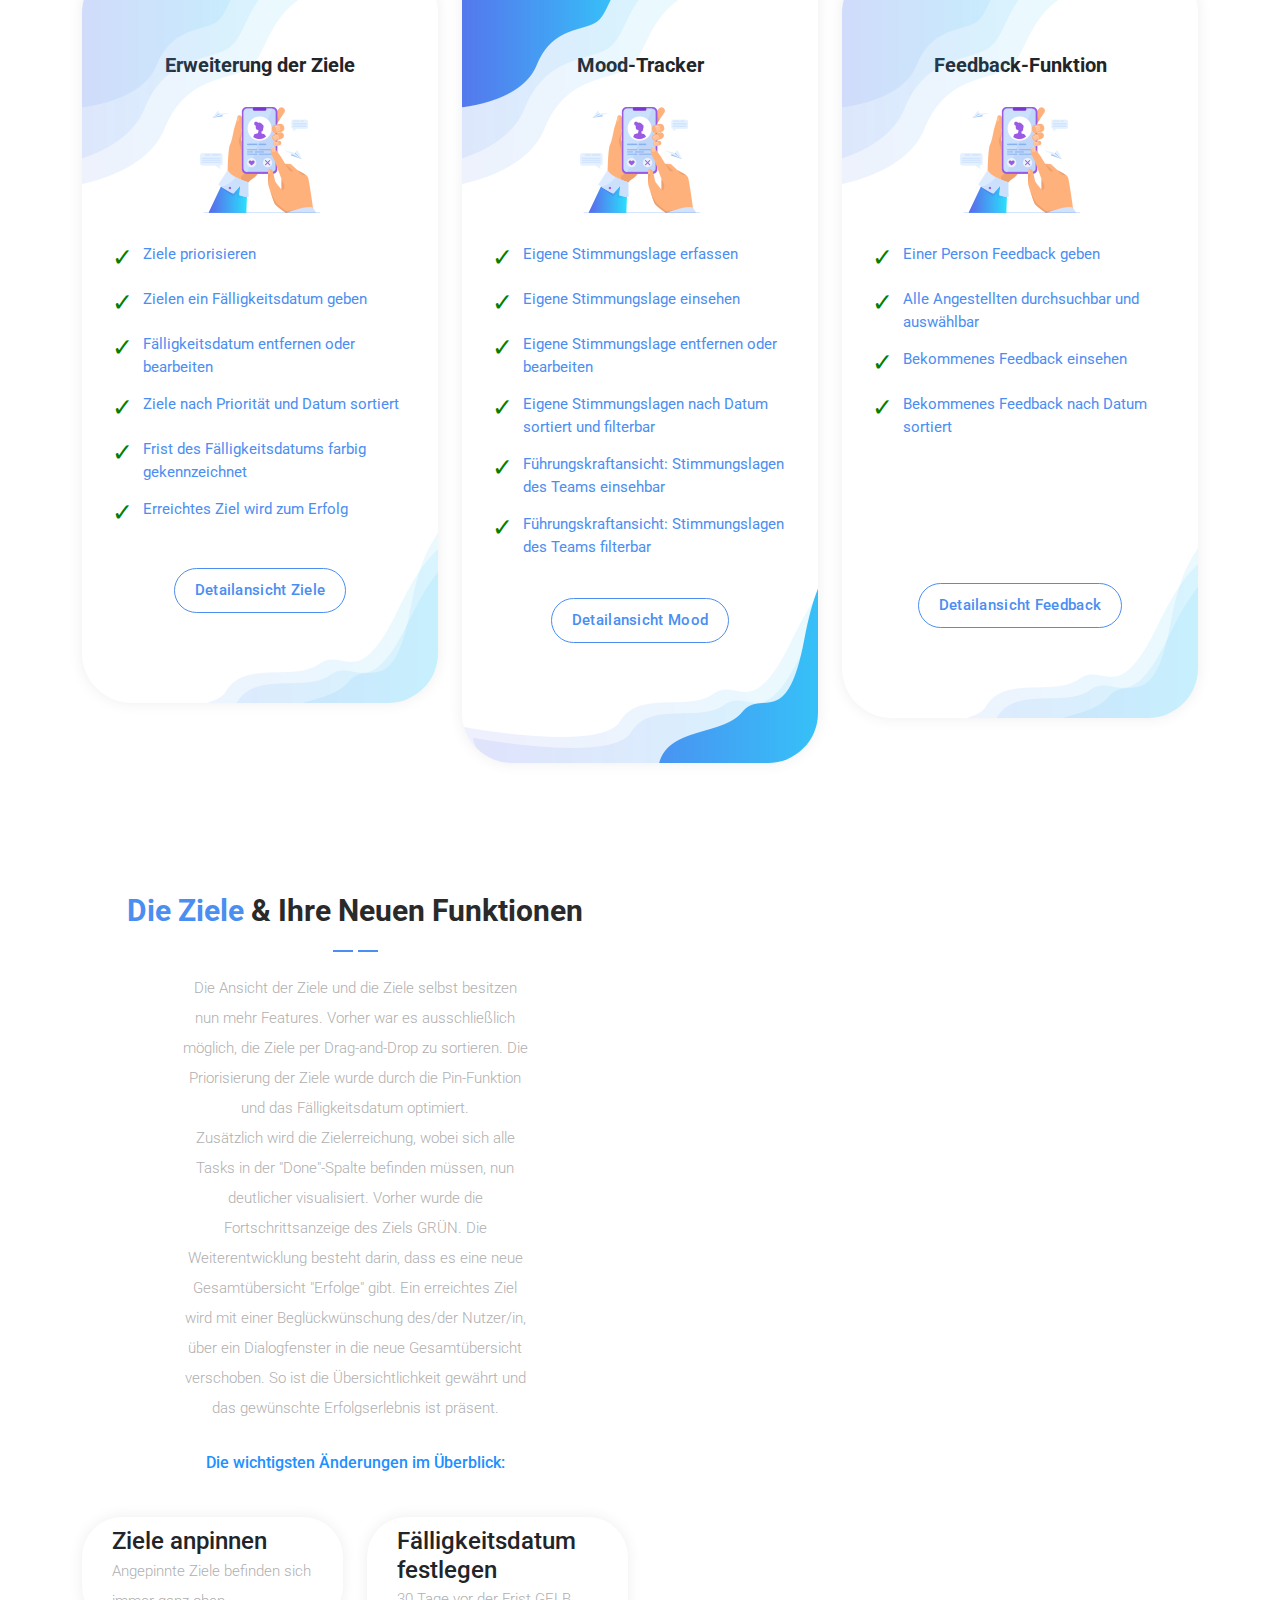
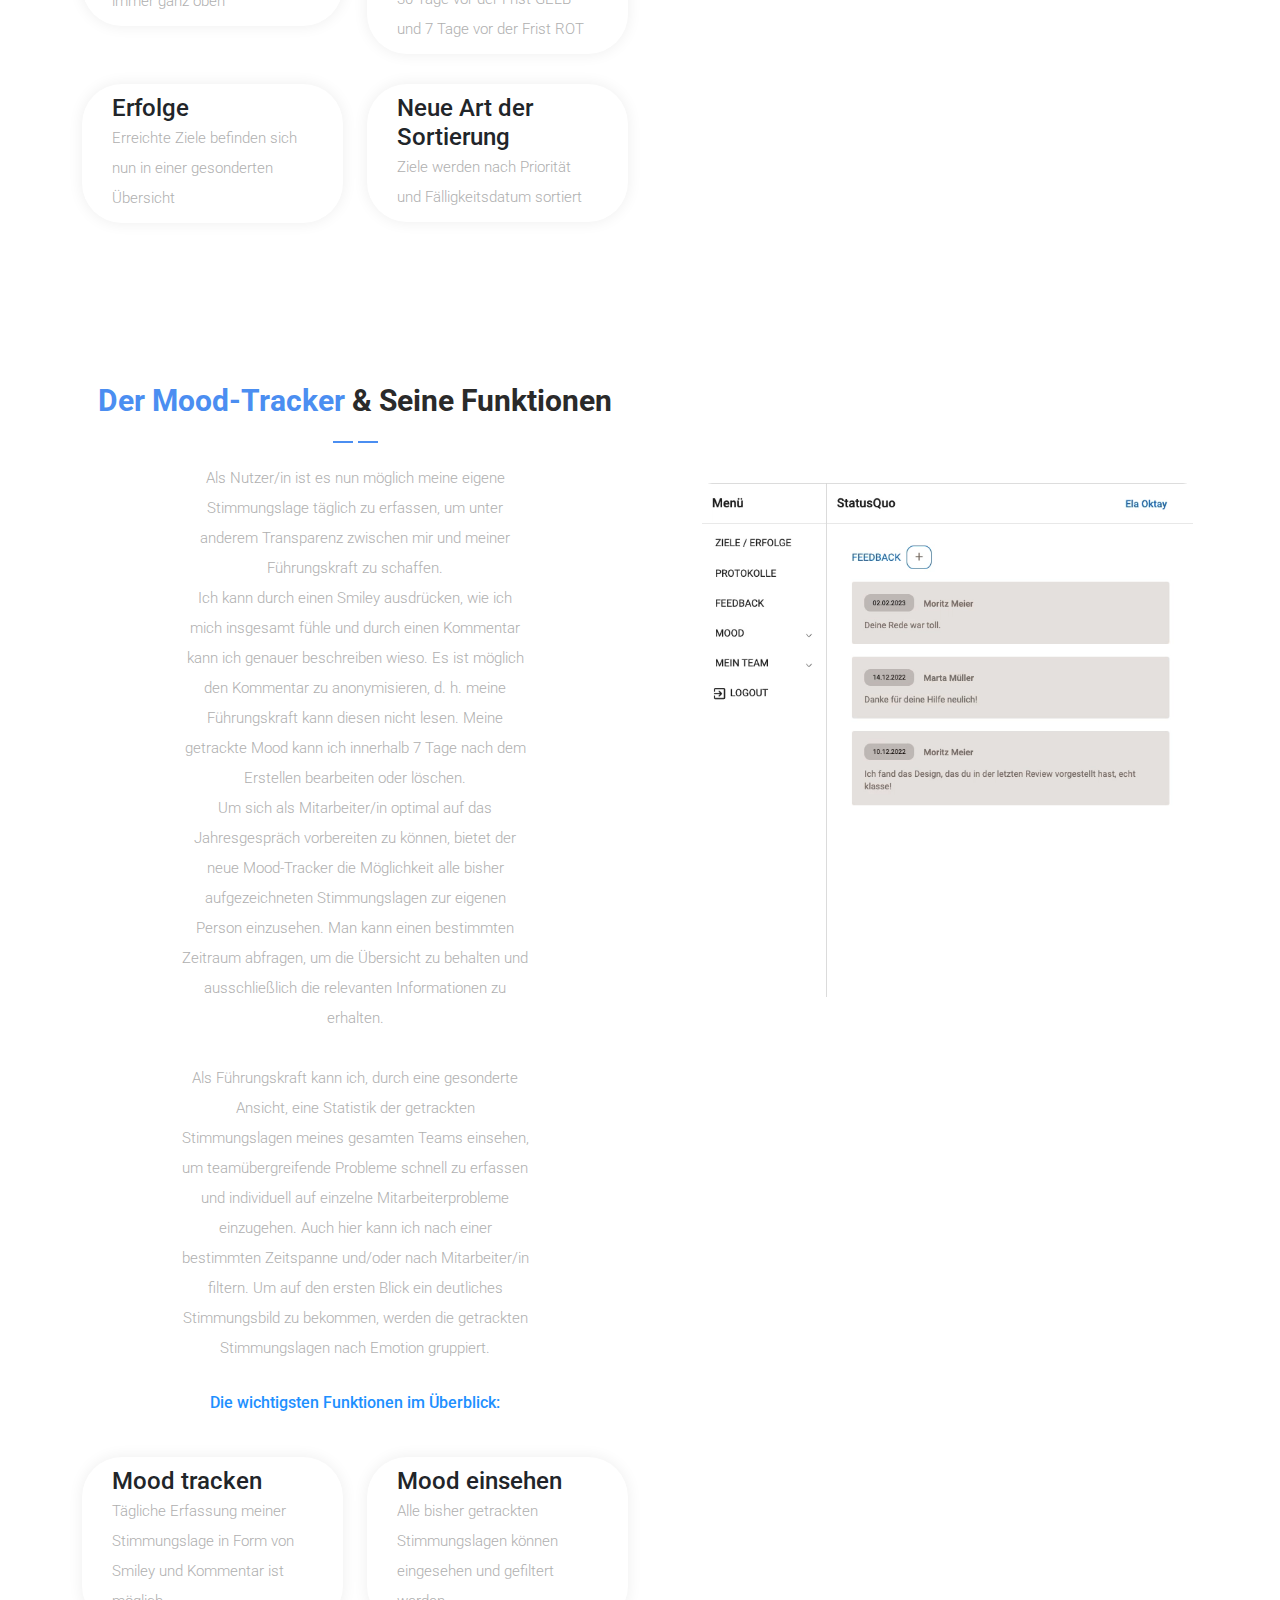
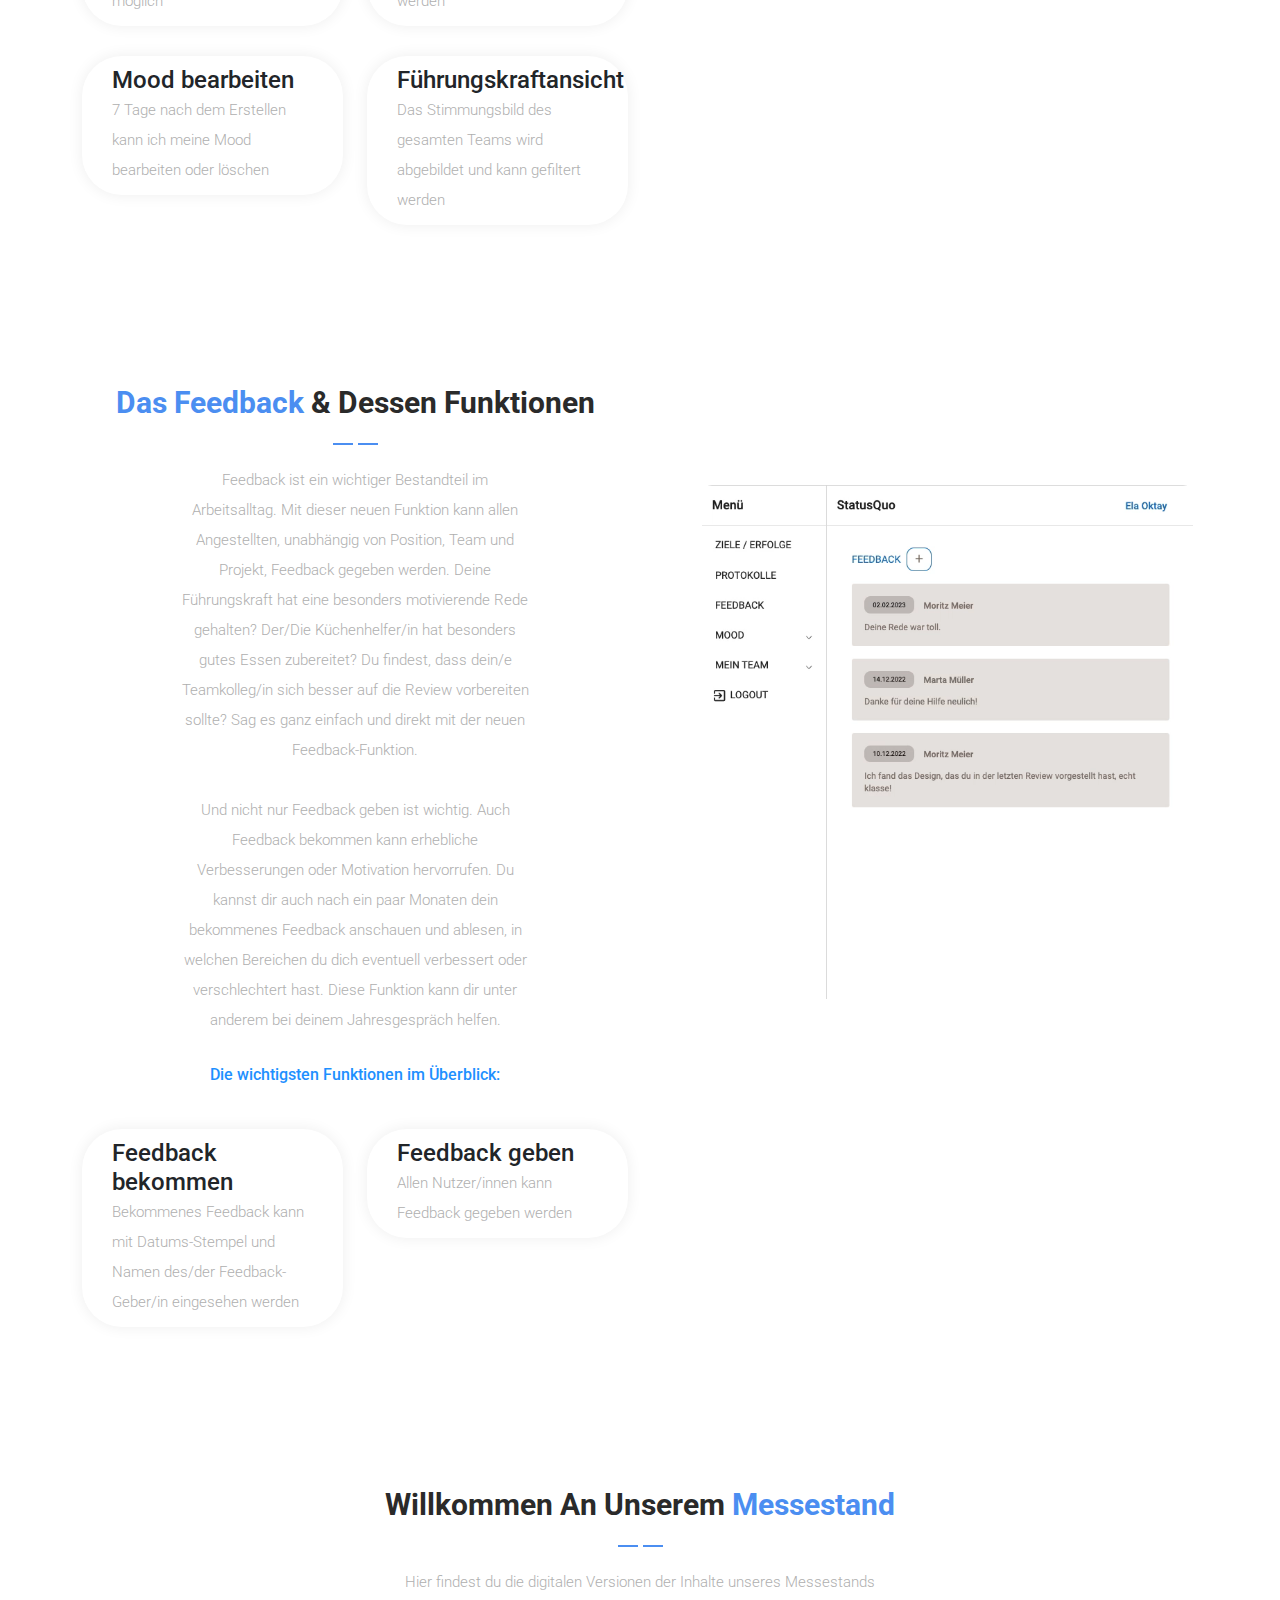
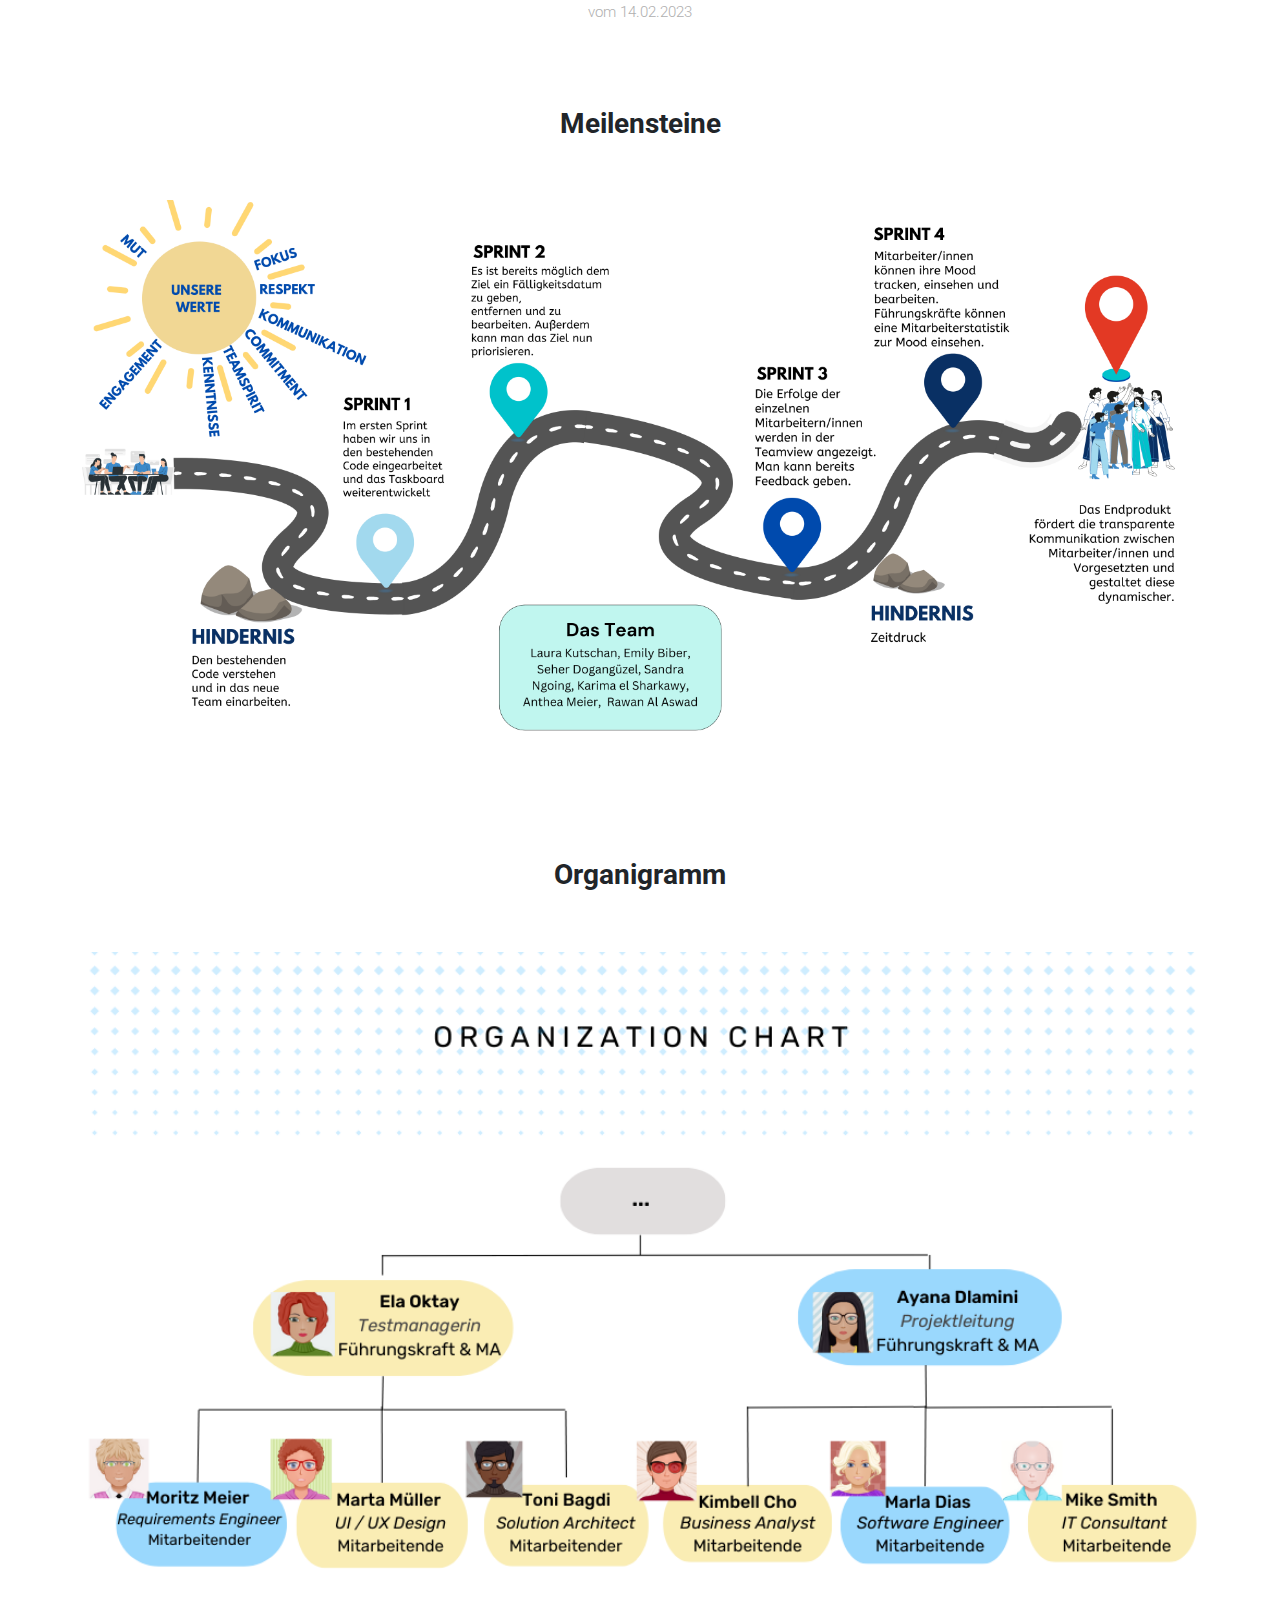
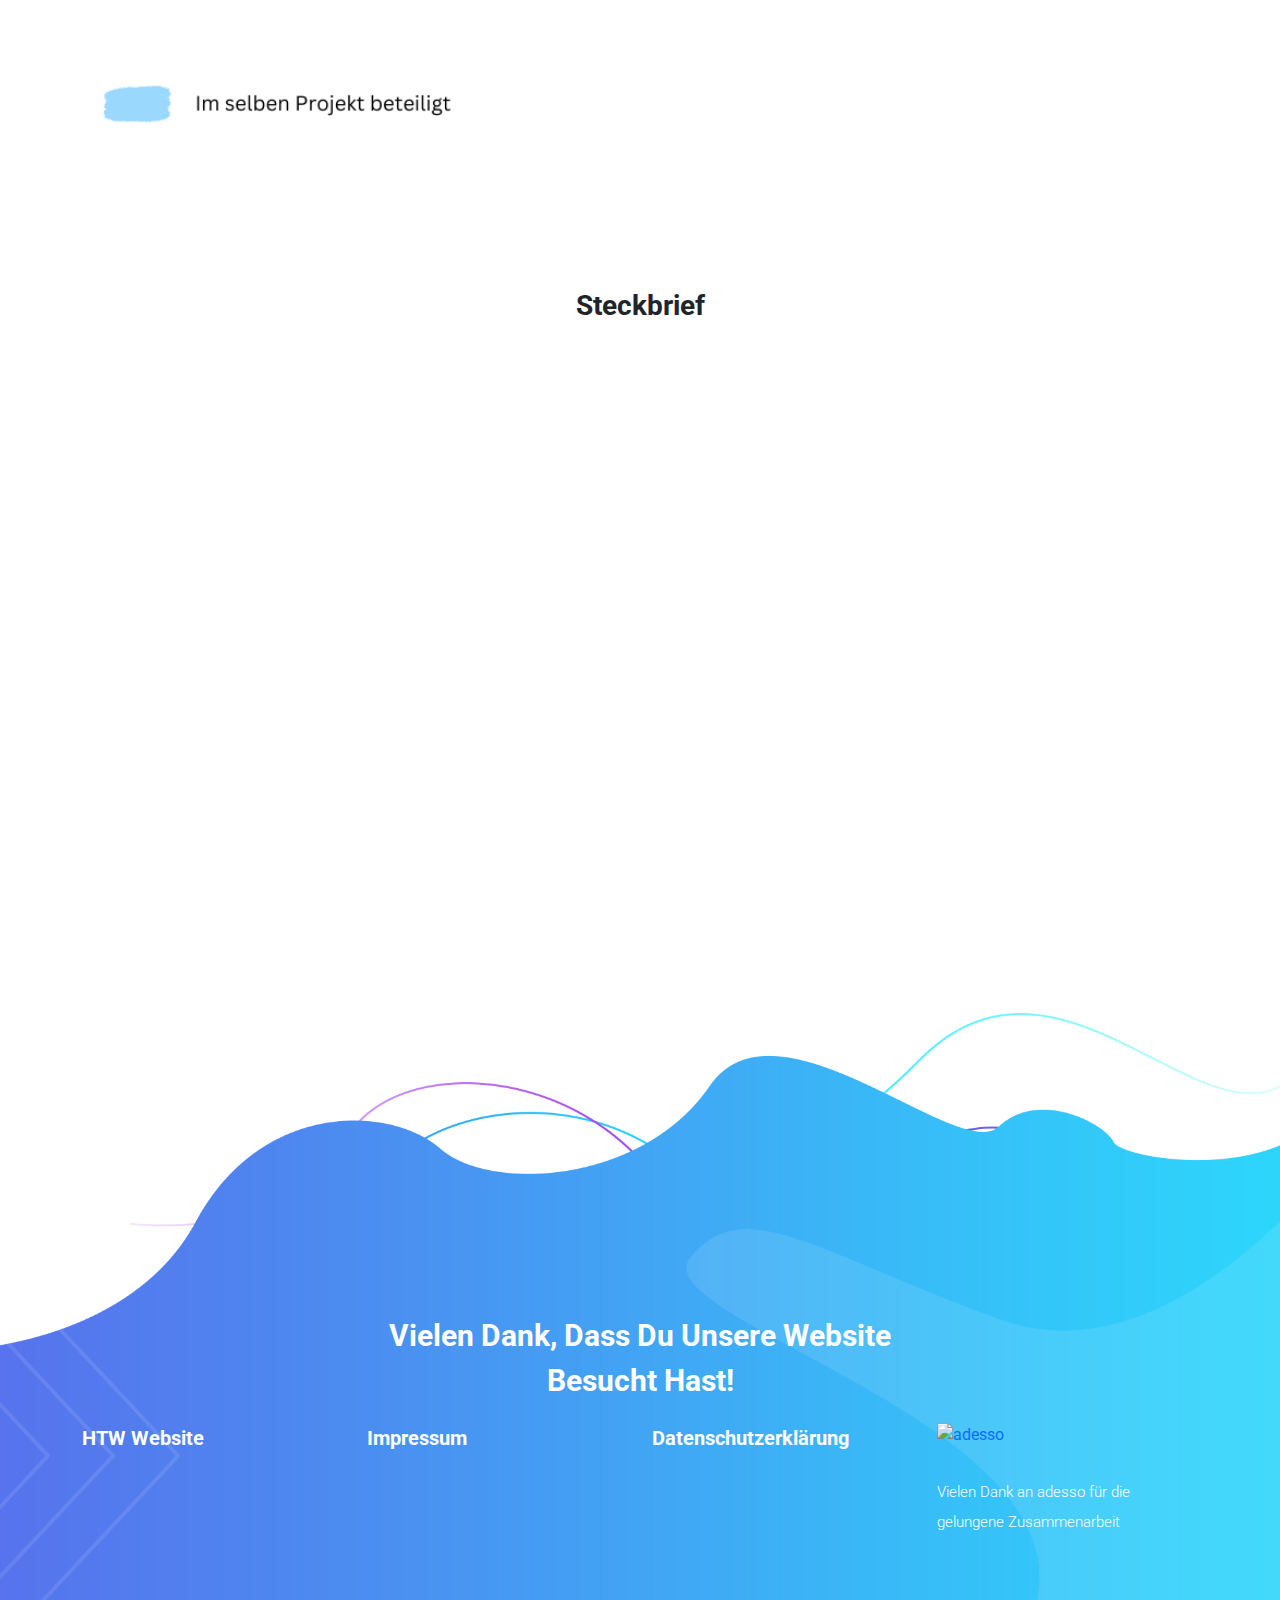
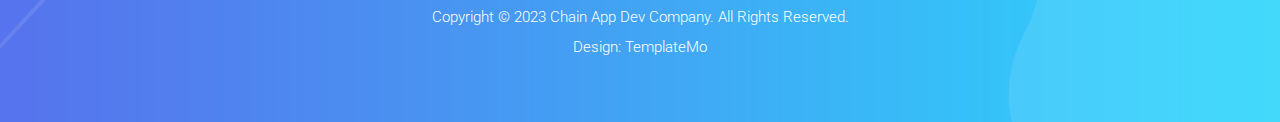
==== commit 376488b3: "Merge remote-tracking branch 'origin/Emily' into Laura" ====
--- a/index.html
+++ b/index.html
@@ -61,9 +61,9 @@
             <!-- ***** Logo End ***** -->
             <!-- ***** Menu Start ***** -->
             <ul class="nav">
-              <li class="scroll-to-section"><a href="#projekt" class="active">Projekt</a></li>
+              <li class="scroll-to-section"><a href="#top" class="active">Projekt</a></li>
               <li class="scroll-to-section"><a href="#team">Team</a></li>
-              <li class="scroll-to-section"><a href="#technologien">Technologien</a></li>
+              <li class="scroll-to-section"><a href="#technologies">Technologien</a></li>
               <li class="scroll-to-section"><a href="#app">App</a></li>
               <li class="scroll-to-section"><a href="#messestand">Messestand</a></li>
               <li><div class="gradient-button"><a href="https://fiw.htw-berlin.de">HTW FIW</a></div></li>
@@ -79,7 +79,9 @@
   </header>
   <!-- ***** Header Area End ***** -->
 
-  <div class="main-banner wow fadeIn" id="projekt" data-wow-duration="1s" data-wow-delay="0.5s">
+    <!-- ***** Projekt ***** -->
+
+  <div class="main-banner wow fadeIn" id="top" data-wow-duration="1s" data-wow-delay="0.5s">
     <div class="container">
       <div class="row">
         <div class="col-lg-12">
@@ -87,24 +89,27 @@
             <div class="col-lg-6 align-self-center">
               <div class="left-content show-up header-text wow fadeInLeft" data-wow-duration="1s" data-wow-delay="1s">
                 <div class="row">
-                  <div class="col-lg-12">
-                    <h2>Get The Latest App From App Stores</h2>
-                    <p>Chain App Dev is an app landing page HTML5 template based on Bootstrap v5.1.3 CSS layout provided by TemplateMo, a great website to download free CSS templates.</p>
-                  </div>
-                  <div class="col-lg-12">
-                    <div class="white-button first-button scroll-to-section">
-                      <a href="#contact">Free Quote <i class="fab fa-apple"></i></a>
-                    </div>
-                    <div class="white-button scroll-to-section">
-                      <a href="#contact">Free Quote <i class="fab fa-google-play"></i></a>
-                    </div>
+                  <div class="col-lg-9">
+                    <h2>StatusQuo <sup>PLUS</sup></h2>
+                    <h4>- das Plus an neuen Funktionen</h4>
+                    <p>
+                      Mit StatusQuo Plus kommt ein Update der Taskboard-App für adesso Mitarbeiter*innen. Neue Funktionen, wie die Möglichkeit einzelne Ziele zu priorisieren,
+                      oder ein Fälligkeitsdatum setzen zu können, helfen den adesso Mitarbeiter*innen, ihre Ziele nicht aus dem Blick zu verlieren.
+                      Die neue Rubrik „Erfolge“ gibt einen schnellen Überblick über schon erreichte Ziele - perfekt für einen Motivationsboost.<br>
+                      Die Feedback-Funktion vereinfacht die Kommunikation der Mitarbeiter*innen untereinander und hilft dabei, sich beruflich, aber auch persönlich weiterzuentwickeln.
+                      Mit dem Mood Tracker können Gefühle getrackt werden, das ist unter anderem eine gute Möglichkeit für Führungskräfte,
+                      sich ein Bild von der allgemeinen Stimmungslage des Teams zu machen.
+                    </p>
+                      <div class="white-button scroll-to-section">
+                        <a href="#messestand">Mehr erfahren</a>
+                      </div>
                   </div>
                 </div>
               </div>
             </div>
             <div class="col-lg-6">
               <div class="right-image wow fadeInRight" data-wow-duration="1s" data-wow-delay="0.5s">
-                <img src="assets/images/slider-dec.png" alt="">
+                <img src="assets/images/Design ohne Titel.png" alt="">
               </div>
             </div>
           </div>
@@ -113,57 +118,133 @@
     </div>
   </div>
 
-  <div id="team" class="services section">
+    <!-- ***** About us ***** -->
+
+  <div id="about" class="about-us section">
+    <div class="container">
+      <div class="row">
+        <div class="col section-heading text-center">
+          <h4>Unser Projektteam</h4>
+          <img src="assets/images/heading-line-dec.png" alt="">
+          <p>Unser Team bestand aus sieben Studentinnen aus dem dritten und fünften Semester.</p>
+        </div>
+      </div>
+      <div class="row justify-content-center gap-5">
+        <div class="col-lg-2" style="text-align: center;">
+          <img style="width: 100px; border-radius: 100px; margin-bottom: 20px; margin-top: 20px" src="assets/images/client-image.jpg" alt="">
+          <div class="box-item">
+            <h6>Rawan <br> Al Aswad</h6>
+          </div>
+        </div>
+        <div class="col-lg-2" style="text-align: center;">
+          <img style="width: 100px; border-radius: 100px; margin-bottom: 20px; margin-top: 20px" src="assets/images/client-image.jpg" alt="">
+          <div class="box-item">
+            <h6>Emily <br> Bieber</h6>
+          </div>
+        </div>
+        <div class="col-lg-2" style="text-align: center;">
+          <img style="width: 100px; border-radius: 100px; margin-bottom: 20px; margin-top: 20px" src="assets/images/client-image.jpg" alt="">
+          <div class="box-item">
+            <h6>Seher <br> Dogangüzel</h6>
+          </div>
+        </div>
+      </div>
+      <div class="row justify-content-center gap-3">
+        <div class="col-lg-2" style="text-align: center;">
+          <img style="width: 100px; border-radius: 100px; margin-bottom: 20px; margin-top: 20px" src="assets/images/client-image.jpg" alt="">
+          <div class="box-item">
+            <h6>Laura <br> Kutschan</h6>
+          </div>
+        </div>
+        <div class="col-lg-2" style="text-align: center;">
+          <img style="width: 100px; border-radius: 100px; margin-bottom: 20px; margin-top: 20px" src="assets/images/client-image.jpg" alt="">
+          <div class="box-item">
+            <h6>Anthea <br> Meier</h6>
+          </div>
+        </div>
+        <div class="col-lg-2" style="text-align: center;">
+          <img style="width: 100px; border-radius: 100px; margin-bottom: 20px; margin-top: 20px" src="assets/images/client-image.jpg" alt="">
+          <div class="box-item">
+            <h6>Sandra <br> Ngoing</h6>
+          </div>
+        </div>
+        <div class="col-lg-2" style="text-align: center;">
+          <img style="width: 100px; border-radius: 100px; margin-bottom: 20px; margin-top: 20px" src="assets/images/client-image.jpg" alt="">
+          <div class="box-item">
+            <h6>Karima <br> el Sharkawy</h6>
+          </div>
+        </div>
+      </div>
+    </div>
+  </div>
+
+        <!-- ***** Technologies ***** -->
+
+  <div id="technologies" class="technologies section">
     <div class="container">
       <div class="row">
         <div class="col-lg-8 offset-lg-2">
           <div class="section-heading  wow fadeInDown" data-wow-duration="1s" data-wow-delay="0.5s">
-            <h4>Amazing <em>Services &amp; Features</em> for you</h4>
+            <h4>Unsere Technologien</h4>
             <img src="assets/images/heading-line-dec.png" alt="">
-            <p>If you need the greatest collection of HTML templates for your business, please visit <a rel="nofollow" href="https://www.toocss.com/" target="_blank">TooCSS</a> Blog. If you need to have a contact form PHP script, go to <a href="https://templatemo.com/contact" target="_parent">our contact page</a> for more information.</p>
-          </div>
-        </div>
-      </div>
-    </div>
+            <!-- <p>Die folgenden Technologien haben wir von unserem Vorgängerteam übernommen. </p> -->
+          </div>
+        </div>
+      </div>
+      <div class="d-flex justify-content-center" style="margin-bottom: 50px; z-index: 1;">
+        <img style="width: 450px;" src="assets/images/Bildschirmfoto 2023-02-09 um 18.37.11.png" alt="">
+      </div>
     <div class="container">
       <div class="row">
         <div class="col-lg-3">
-          <div class="service-item first-service">
-            <div class="icon"></div>
-            <h4>App Maintenance</h4>
-            <p>You are not allowed to redistribute this template ZIP file on any other website.</p>
-            <div class="text-button">
-              <a href="#">Read More <i class="fa fa-arrow-right"></i></a>
-            </div>
-          </div>
-        </div>
-        <div class="col-lg-3">
-          <div class="service-item second-service">
-            <div class="icon"></div>
-            <h4>Rocket Speed of App</h4>
-            <p>You are allowed to use the Chain App Dev HTML template. Feel free to modify or edit this layout.</p>
-            <div class="text-button">
-              <a href="#">Read More <i class="fa fa-arrow-right"></i></a>
-            </div>
-          </div>
-        </div>
-        <div class="col-lg-3">
-          <div class="service-item third-service">
-            <div class="icon"></div>
-            <h4>Multi Workflow Idea</h4>
-            <p>If this template is beneficial for your work, please support us <a rel="nofollow" href="https://paypal.me/templatemo" target="_blank">a little via PayPal</a>. Thank you.</p>
-            <div class="text-button">
-              <a href="#">Read More <i class="fa fa-arrow-right"></i></a>
-            </div>
-          </div>
-        </div>
-        <div class="col-lg-3">
-          <div class="service-item fourth-service">
-            <div class="icon"></div>
-            <h4>24/7 Help &amp; Support</h4>
-            <p>Lorem ipsum dolor consectetur adipiscing elit sedder williamsburg photo booth quinoa and fashion axe.</p>
-            <div class="text-button">
-              <a href="#">Read More <i class="fa fa-arrow-right"></i></a>
+          <div class="technology-item">
+              <img src="./assets/images/mongodb-icon.svg" alt="" class="icon">
+            <h4>MongoDB</h4>
+            <p>
+              Die Datenbank ist ein dokumentenorientiertes NoSQL-Datenbankmanagementsystem und kann Sammlungen von JSON-ähnlichen Dokumenten verwalten.
+            </p>
+            <div class="text-button position-absolute bottom-0 start-0 ps-4 pb-4">
+              <a href="https://www.mongodb.com/de-de" target="_blank">Hier findest du mehr<i class="fa fa-arrow-right"></i></a>
+            </div>
+          </div>
+        </div>
+        <div class="col-lg-3">
+          <div class="technology-item">
+              <img src="./assets/images/nestjs-icon.png" alt=""class="icon">
+            <h4>NestJS</h4>
+            <p>
+              NestJS ist eines der am schnellsten wachsenden Node.Js-Framework in TypeScript.
+              Es wird eingesetzt, um skalierbare, testbare und lose gekoppelte Anwendungen zu entwickeln.
+              Es bringt skalierbare Node.Js-Server auf eine ganz neue Ebene.
+            </p>
+            <div class="text-button position-absolute bottom-0 start-0 ps-4 pb-4">
+              <a href="https://nestjs.com/" target="_blank">Hier findest du mehr<i class="fa fa-arrow-right"></i></a>
+            </div>
+          </div>
+        </div>
+        <div class="col-lg-3">
+          <div class="technology-item">
+              <img src="./assets/images/angular-icon.png" alt="" class="icon">
+            <h4>Angular</h4>
+            <p>
+              Angular wurde mit Typescript entwickelt und ist auf eine komponentenbasierte Architektur ausgerichtet.
+              Es vereint moderne Architekturansätze mit der nötigen Flexibilität, um komplexe Anforderungen an Webapplikationen zu meistern.
+            </p>
+            <div class="text-button position-absolute bottom-0 start-0 ps-4 pb-4">
+              <a href="https://angular.io/" target="_blank">Hier findest du mehr<i class="fa fa-arrow-right"></i></a>
+            </div>
+          </div>
+        </div>
+        <div class="col-lg-3">
+          <div class="technology-item">
+              <img src="./assets/images/api-icon.png" alt="" class="icon">
+            <h4>RESTful API</h4>
+            <p>
+              Wir verwenden den RESTful-Webdienst – der auf Representational State Transfer (REST) basiert.
+              Dies ist ein architektonischer Ansatz für die Kommunikation, der bei der Entwicklung von Webdiensten verwendet wird.
+            </p>
+            <div class="text-button position-absolute bottom-0 start-0 ps-4 pb-4">
+              <a href="https://www.redhat.com/de/topics/api/what-is-a-rest-api" target="_blank">Hier findest du mehr<i class="fa fa-arrow-right"></i></a>
             </div>
           </div>
         </div>
@@ -171,343 +252,291 @@
     </div>
   </div>
 
-  <div id="technologien" class="about-us section">
-    <div class="container">
-      <div class="row">
-        <div class="col-lg-6 align-self-center">
-          <div class="section-heading">
-            <h4>About <em>What We Do</em> &amp; Who We Are</h4>
-            <img src="assets/images/heading-line-dec.png" alt="">
-            <p>Lorem ipsum dolor sit amet, consectetur adipiscing elit, sed do eismod tempor incididunt ut labore et dolore magna.</p>
-          </div>
-          <div class="row">
-            <div class="col-lg-6">
-              <div class="box-item">
-                <h4><a href="#">Maintance Problems</a></h4>
-                <p>Lorem Ipsum Text</p>
-              </div>
-            </div>
-            <div class="col-lg-6">
-              <div class="box-item">
-                <h4><a href="#">24/7 Support &amp; Help</a></h4>
-                <p>Lorem Ipsum Text</p>
-              </div>
-            </div>
-            <div class="col-lg-6">
-              <div class="box-item">
-                <h4><a href="#">Fixing Issues About</a></h4>
-                <p>Lorem Ipsum Text</p>
-              </div>
-            </div>
-            <div class="col-lg-6">
-              <div class="box-item">
-                <h4><a href="#">Co. Development</a></h4>
-                <p>Lorem Ipsum Text</p>
-              </div>
-            </div>
-            <div class="col-lg-12">
-              <p>Lorem ipsum dolor sit amet, consectetur adipiscing elit, sed do eismod tempor idunte ut labore et dolore adipiscing  magna.</p>
-              <div class="gradient-button">
-                <a href="#">Start 14-Day Free Trial</a>
-              </div>
-              <span>*No Credit Card Required</span>
-            </div>
-          </div>
-        </div>
-        <div class="col-lg-6">
-          <div class="right-image">
-            <img src="assets/images/about-right-dec.png" alt="">
-          </div>
-        </div>
-      </div>
-    </div>
-  </div>
-
-  <div id="app" class="pricing-tables">
-    <div class="container">
-      <div class="row">
-        <div class="col-lg-8 offset-lg-2">
-          <div class="section-heading">
-            <h4>Die <em>Anwendung</em> und ihre Weiterentwicklung</h4>
-            <img src="assets/images/heading-line-dec.png" alt="">
-            <p>Hier könnt ihr euch die <a href="https://fiwprojekte.f4.htw-berlin.de/projekte2021/adesso/">Projektwebsite</a> des Projektes aus dem letzten Jahr ansehen</p>
-          </div>
-        </div>
-        <div class="col-lg-4">
-          <div class="pricing-item-regular">
-            <h4>Erweiterung der Ziele</h4>
-            <div class="icon">
-              <img src="assets/images/pricing-table-01.png" alt="">
-            </div>
-            <ul>
-              <li style="text-align: left; display: flex"><p style="color: green; font-size: 25px; margin-right: 10px;">
-                &check;</p>Ziele priorisieren
-              </li>
-              <li style="text-align: left; display: flex"><p style="color: green; font-size: 25px; margin-right: 10px;">
-                &check;</p>Zielen ein Fälligkeitsdatum geben
-              </li>
-              <li style="text-align: left; display: flex"><p style="color: green; font-size: 25px; margin-right: 10px;">
-                &check;</p>Fälligkeitsdatum entfernen oder bearbeiten
-              </li>
-              <li style="text-align: left; display: flex"><p style="color: green; font-size: 25px; margin-right: 10px;">
-                &check;</p>Ziele nach Priorität und Datum sortiert
-              </li>
-              <li style="text-align: left; display: flex"><p style="color: green; font-size: 25px; margin-right: 10px;">
-                &check;</p>Frist des Fälligkeitsdatums farbig gekennzeichnet
-              </li>
-              <li style="text-align: left; display: flex"><p style="color: green; font-size: 25px; margin-right: 10px;">
-                &check;</p>Erreichtes Ziel wird zum Erfolg
-              </li>
-            </ul>
-            <div class="border-button">
-              <a href="#ziele">Detailansicht Ziele</a>
-            </div>
-          </div>
-        </div>
-        <div class="col-lg-4">
-          <div class="pricing-item-pro">
-            <h4>Mood-Tracker</h4>
-            <div class="icon">
-              <img src="assets/images/pricing-table-01.png" alt="">
-            </div>
-            <ul>
-              <li style="text-align: left; display: flex"><p style="color: green; font-size: 25px; margin-right: 10px;">
-                &check;</p>Eigene Stimmungslage erfassen
-              </li>
-              <li style="text-align: left; display: flex"><p style="color: green; font-size: 25px; margin-right: 10px;">
-                &check;</p>Eigene Stimmungslage einsehen
-              </li>
-              <li style="text-align: left; display: flex"><p style="color: green; font-size: 25px; margin-right: 10px;">
-                &check;</p>Eigene Stimmungslage entfernen oder bearbeiten
-              </li>
-              <li style="text-align: left; display: flex"><p style="color: green; font-size: 25px; margin-right: 10px;">
-                &check;</p>Eigene Stimmungslagen nach Datum sortiert und filterbar
-              </li>
-              <li style="text-align: left; display: flex"><p style="color: green; font-size: 25px; margin-right: 10px;">
-                &check;</p>Führungskraftansicht: Stimmungslagen des Teams einsehbar
-              </li>
-              <li style="text-align: left; display: flex"><p style="color: green; font-size: 25px; margin-right: 10px;">
-                &check;</p>Führungskraftansicht: Stimmungslagen des Teams filterbar
-              </li>
-            </ul>
-            <div class="border-button">
-              <a href="#mood">Detailansicht Mood</a>
-            </div>
-          </div>
-        </div>
-        <div class="col-lg-4">
-          <div class="pricing-item-regular">
-            <h4>Feedback-Funktion</h4>
-            <div class="icon">
-              <img src="assets/images/pricing-table-01.png" alt="">
-            </div>
-            <ul>
-              <li style="text-align: left; display: flex"><p style="color: green; font-size: 25px; margin-right: 10px;">
-                &check;</p>Einer Person Feedback geben
-              </li>
-              <li style="text-align: left; display: flex"><p style="color: green; font-size: 25px; margin-right: 10px;">
-                &check;</p>Alle Angestellten durchsuchbar und auswählbar
-              </li>
-              <li style="text-align: left; display: flex"><p style="color: green; font-size: 25px; margin-right: 10px;">
-                &check;</p>Bekommenes Feedback einsehen
-              </li>
-              <li style="text-align: left; display: flex"><p style="color: green; font-size: 25px; margin-right: 10px;">
-                &check;</p>Bekommenes Feedback nach Datum sortiert
-              </li>
-              <li style="text-align: left; display: flex; color: transparent;"><p style="color: transparent; font-size: 25px; margin-right: 10px;">
-                &check;</p>---------------------------------------------------------------------------------------------</li>
-              <li style="text-align: left; display: flex; color: transparent;"><p style="color: transparent; font-size: 25px; margin-right: 10px;">
-                &check;</p>------------------------------------------------</li>
-            </ul>
-            <div class="border-button">
-              <a href="#feedback">Detailansicht Feedback</a>
-            </div>
-          </div>
-        </div>
-      </div>
-    </div>
-  </div>
-
-  <div id="ziele" class="about-us section">
-    <div class="container">
-      <div class="row">
-        <div class="col-lg-6 align-self-center">
-          <div class="section-heading">
-            <h4><em>Die Ziele</em> &amp; ihre neuen Funktionen</h4>
-            <img src="assets/images/heading-line-dec.png" alt="">
-            <p>Die Ansicht der Ziele und die Ziele selbst besitzen nun mehr Features. Vorher war es ausschließlich möglich, die Ziele per Drag-and-Drop zu sortieren. Die Priorisierung der Ziele wurde durch die Pin-Funktion und das Fälligkeitsdatum optimiert.
-              <br>
-              Zusätzlich wird die Zielerreichung, wobei sich alle Tasks in der "Done"-Spalte befinden müssen, nun deutlicher visualisiert. Vorher wurde die Fortschrittsanzeige des Ziels GRÜN. Die Weiterentwicklung besteht darin, dass es eine neue Gesamtübersicht "Erfolge" gibt. Ein erreichtes Ziel wird mit einer Beglückwünschung des/der Nutzer/in, über ein Dialogfenster in die neue Gesamtübersicht verschoben. So ist die Übersichtlichkeit gewährt und das gewünschte Erfolgserlebnis ist präsent.
-              <br>
-              <br>
-            </p>
-            <h6 style="color: dodgerblue">Die wichtigsten Änderungen im Überblick:</h6>
-          </div>
-          <div class="row">
-            <div class="col-lg-6">
-              <div class="box-item">
-                <h4><a>Ziele anpinnen</a></h4>
-                <p>Angepinnte Ziele befinden sich immer ganz oben</p>
-              </div>
-            </div>
-            <div class="col-lg-6">
-              <div class="box-item">
-                <h4><a>Fälligkeitsdatum festlegen</a></h4>
-                <p>30 Tage vor der Frist GELB und 7 Tage vor der Frist ROT</p>
-              </div>
-            </div>
-            <div class="col-lg-6">
-              <div class="box-item">
-                <h4><a>Erfolge</a></h4>
-                <p>Erreichte Ziele befinden sich nun in einer gesonderten Übersicht</p>
-              </div>
-            </div>
-            <div class="col-lg-6">
-              <div class="box-item">
-                <h4><a>Neue Art der Sortierung</a></h4>
-                <p>Ziele werden nach Priorität und Fälligkeitsdatum sortiert</p>
-              </div>
-            </div>
-          </div>
-        </div>
-        <div class="col-lg-6">
-          <div class="right-image">
-            <video style="border-radius: 10px; margin-top: 100px; margin-left: 50px" width="90%" autoplay loop muted>
-              <source src="assets/images/feedback.mp4" type=video/mp4>
-            </video>
-          </div>
-        </div>
-      </div>
-    </div>
-  </div>
-
-
-  <div id="mood" class="about-us section">
-    <div class="container">
-      <div class="row">
-        <div class="col-lg-6 align-self-center">
-          <div class="section-heading">
-            <h4><em>Der Mood-Tracker</em> &amp; seine Funktionen</h4>
-            <img src="assets/images/heading-line-dec.png" alt="">
-            <p>Als Nutzer/in ist es nun möglich meine eigene Stimmungslage täglich zu erfassen, um unter anderem Transparenz zwischen mir und meiner Führungskraft zu schaffen.
-              <br>
-              Ich kann durch einen Smiley ausdrücken, wie ich mich insgesamt fühle und durch einen Kommentar kann ich genauer beschreiben wieso. Es ist möglich den Kommentar zu anonymisieren, d. h. meine Führungskraft kann diesen nicht lesen.
-              Meine getrackte Mood kann ich innerhalb 7 Tage nach dem Erstellen bearbeiten oder löschen.
-              <br>
-              Um sich als Mitarbeiter/in optimal auf das Jahresgespräch vorbereiten zu können, bietet der neue Mood-Tracker die Möglichkeit alle bisher aufgezeichneten Stimmungslagen zur eigenen Person einzusehen. Man kann einen bestimmten Zeitraum abfragen, um die Übersicht zu behalten und ausschließlich die relevanten Informationen zu erhalten.
-              <br>
-              <br>
-              Als Führungskraft kann ich, durch eine gesonderte Ansicht, eine Statistik der getrackten Stimmungslagen meines gesamten Teams einsehen, um teamübergreifende Probleme schnell zu erfassen und individuell auf einzelne Mitarbeiterprobleme einzugehen. Auch hier kann ich nach einer bestimmten Zeitspanne und/oder nach Mitarbeiter/in filtern. Um auf den ersten Blick ein deutliches Stimmungsbild zu bekommen, werden die getrackten Stimmungslagen nach Emotion gruppiert.
-              <br>
-              <br>
+
+    <div id="app" class="pricing-tables">
+      <div class="container">
+        <div class="row">
+          <div class="col-lg-8 offset-lg-2">
+            <div class="section-heading">
+              <h4>Die <em>Anwendung</em> und ihre Weiterentwicklung</h4>
+              <img src="assets/images/heading-line-dec.png" alt="">
+              <p>Hier könnt ihr euch die <a href="https://fiwprojekte.f4.htw-berlin.de/projekte2021/adesso/">Projektwebsite</a> des Projektes aus dem letzten Jahr ansehen</p>
+            </div>
+          </div>
+          <div class="col-lg-4">
+            <div class="pricing-item-regular">
+              <h4>Erweiterung der Ziele</h4>
+              <div class="icon">
+                <img src="assets/images/pricing-table-01.png" alt="">
+              </div>
+              <ul>
+                <li style="text-align: left; display: flex"><p style="color: green; font-size: 25px; margin-right: 10px;">
+                  &check;</p>Ziele priorisieren
+                </li>
+                <li style="text-align: left; display: flex"><p style="color: green; font-size: 25px; margin-right: 10px;">
+                  &check;</p>Zielen ein Fälligkeitsdatum geben
+                </li>
+                <li style="text-align: left; display: flex"><p style="color: green; font-size: 25px; margin-right: 10px;">
+                  &check;</p>Fälligkeitsdatum entfernen oder bearbeiten
+                </li>
+                <li style="text-align: left; display: flex"><p style="color: green; font-size: 25px; margin-right: 10px;">
+                  &check;</p>Ziele nach Priorität und Datum sortiert
+                </li>
+                <li style="text-align: left; display: flex"><p style="color: green; font-size: 25px; margin-right: 10px;">
+                  &check;</p>Frist des Fälligkeitsdatums farbig gekennzeichnet
+                </li>
+                <li style="text-align: left; display: flex"><p style="color: green; font-size: 25px; margin-right: 10px;">
+                  &check;</p>Erreichtes Ziel wird zum Erfolg
+                </li>
+              </ul>
+              <div class="border-button">
+                <a href="#ziele">Detailansicht Ziele</a>
+              </div>
+            </div>
+          </div>
+          <div class="col-lg-4">
+            <div class="pricing-item-pro">
+              <h4>Mood-Tracker</h4>
+              <div class="icon">
+                <img src="assets/images/pricing-table-01.png" alt="">
+              </div>
+              <ul>
+                <li style="text-align: left; display: flex"><p style="color: green; font-size: 25px; margin-right: 10px;">
+                  &check;</p>Eigene Stimmungslage erfassen
+                </li>
+                <li style="text-align: left; display: flex"><p style="color: green; font-size: 25px; margin-right: 10px;">
+                  &check;</p>Eigene Stimmungslage einsehen
+                </li>
+                <li style="text-align: left; display: flex"><p style="color: green; font-size: 25px; margin-right: 10px;">
+                  &check;</p>Eigene Stimmungslage entfernen oder bearbeiten
+                </li>
+                <li style="text-align: left; display: flex"><p style="color: green; font-size: 25px; margin-right: 10px;">
+                  &check;</p>Eigene Stimmungslagen nach Datum sortiert und filterbar
+                </li>
+                <li style="text-align: left; display: flex"><p style="color: green; font-size: 25px; margin-right: 10px;">
+                  &check;</p>Führungskraftansicht: Stimmungslagen des Teams einsehbar
+                </li>
+                <li style="text-align: left; display: flex"><p style="color: green; font-size: 25px; margin-right: 10px;">
+                  &check;</p>Führungskraftansicht: Stimmungslagen des Teams filterbar
+                </li>
+              </ul>
+              <div class="border-button">
+                <a href="#mood">Detailansicht Mood</a>
+              </div>
+            </div>
+          </div>
+          <div class="col-lg-4">
+            <div class="pricing-item-regular">
+              <h4>Feedback-Funktion</h4>
+              <div class="icon">
+                <img src="assets/images/pricing-table-01.png" alt="">
+              </div>
+              <ul>
+                <li style="text-align: left; display: flex"><p style="color: green; font-size: 25px; margin-right: 10px;">
+                  &check;</p>Einer Person Feedback geben
+                </li>
+                <li style="text-align: left; display: flex"><p style="color: green; font-size: 25px; margin-right: 10px;">
+                  &check;</p>Alle Angestellten durchsuchbar und auswählbar
+                </li>
+                <li style="text-align: left; display: flex"><p style="color: green; font-size: 25px; margin-right: 10px;">
+                  &check;</p>Bekommenes Feedback einsehen
+                </li>
+                <li style="text-align: left; display: flex"><p style="color: green; font-size: 25px; margin-right: 10px;">
+                  &check;</p>Bekommenes Feedback nach Datum sortiert
+                </li>
+                <li style="text-align: left; display: flex; color: transparent;"><p style="color: transparent; font-size: 25px; margin-right: 10px;">
+                  &check;</p>---------------------------------------------------------------------------------------------</li>
+                <li style="text-align: left; display: flex; color: transparent;"><p style="color: transparent; font-size: 25px; margin-right: 10px;">
+                  &check;</p>------------------------------------------------</li>
+              </ul>
+              <div class="border-button">
+                <a href="#feedback">Detailansicht Feedback</a>
+              </div>
+            </div>
+          </div>
+        </div>
+      </div>
+    </div>
+
+    <div id="ziele" class="about-us section">
+      <div class="container">
+        <div class="row">
+          <div class="col-lg-6 align-self-center">
+            <div class="section-heading">
+              <h4><em>Die Ziele</em> &amp; ihre neuen Funktionen</h4>
+              <img src="assets/images/heading-line-dec.png" alt="">
+              <p>Die Ansicht der Ziele und die Ziele selbst besitzen nun mehr Features. Vorher war es ausschließlich möglich, die Ziele per Drag-and-Drop zu sortieren. Die Priorisierung der Ziele wurde durch die Pin-Funktion und das Fälligkeitsdatum optimiert.
+                <br>
+                Zusätzlich wird die Zielerreichung, wobei sich alle Tasks in der "Done"-Spalte befinden müssen, nun deutlicher visualisiert. Vorher wurde die Fortschrittsanzeige des Ziels GRÜN. Die Weiterentwicklung besteht darin, dass es eine neue Gesamtübersicht "Erfolge" gibt. Ein erreichtes Ziel wird mit einer Beglückwünschung des/der Nutzer/in, über ein Dialogfenster in die neue Gesamtübersicht verschoben. So ist die Übersichtlichkeit gewährt und das gewünschte Erfolgserlebnis ist präsent.
+                <br>
+                <br>
+              </p>
+              <h6 style="color: dodgerblue">Die wichtigsten Änderungen im Überblick:</h6>
+            </div>
+            <div class="row">
+              <div class="col-lg-6">
+                <div class="box-item">
+                  <h4><a>Ziele anpinnen</a></h4>
+                  <p>Angepinnte Ziele befinden sich immer ganz oben</p>
+                </div>
+              </div>
+              <div class="col-lg-6">
+                <div class="box-item">
+                  <h4><a>Fälligkeitsdatum festlegen</a></h4>
+                  <p>30 Tage vor der Frist GELB und 7 Tage vor der Frist ROT</p>
+                </div>
+              </div>
+              <div class="col-lg-6">
+                <div class="box-item">
+                  <h4><a>Erfolge</a></h4>
+                  <p>Erreichte Ziele befinden sich nun in einer gesonderten Übersicht</p>
+                </div>
+              </div>
+              <div class="col-lg-6">
+                <div class="box-item">
+                  <h4><a>Neue Art der Sortierung</a></h4>
+                  <p>Ziele werden nach Priorität und Fälligkeitsdatum sortiert</p>
+                </div>
+              </div>
+            </div>
+          </div>
+          <div class="col-lg-6">
+            <div class="right-image">
+              <video style="border-radius: 10px; margin-top: 100px; margin-left: 50px" width="90%" autoplay loop muted>
+                <source src="assets/images/feedback.mp4" type=video/mp4>
+              </video>
+            </div>
+          </div>
+        </div>
+      </div>
+    </div>
+
+
+    <div id="mood" class="about-us section">
+      <div class="container">
+        <div class="row">
+          <div class="col-lg-6 align-self-center">
+            <div class="section-heading">
+              <h4><em>Der Mood-Tracker</em> &amp; seine Funktionen</h4>
+              <img src="assets/images/heading-line-dec.png" alt="">
+              <p>Als Nutzer/in ist es nun möglich meine eigene Stimmungslage täglich zu erfassen, um unter anderem Transparenz zwischen mir und meiner Führungskraft zu schaffen.
+                <br>
+                Ich kann durch einen Smiley ausdrücken, wie ich mich insgesamt fühle und durch einen Kommentar kann ich genauer beschreiben wieso. Es ist möglich den Kommentar zu anonymisieren, d. h. meine Führungskraft kann diesen nicht lesen.
+                Meine getrackte Mood kann ich innerhalb 7 Tage nach dem Erstellen bearbeiten oder löschen.
+                <br>
+                Um sich als Mitarbeiter/in optimal auf das Jahresgespräch vorbereiten zu können, bietet der neue Mood-Tracker die Möglichkeit alle bisher aufgezeichneten Stimmungslagen zur eigenen Person einzusehen. Man kann einen bestimmten Zeitraum abfragen, um die Übersicht zu behalten und ausschließlich die relevanten Informationen zu erhalten.
+                <br>
+                <br>
+                Als Führungskraft kann ich, durch eine gesonderte Ansicht, eine Statistik der getrackten Stimmungslagen meines gesamten Teams einsehen, um teamübergreifende Probleme schnell zu erfassen und individuell auf einzelne Mitarbeiterprobleme einzugehen. Auch hier kann ich nach einer bestimmten Zeitspanne und/oder nach Mitarbeiter/in filtern. Um auf den ersten Blick ein deutliches Stimmungsbild zu bekommen, werden die getrackten Stimmungslagen nach Emotion gruppiert.
+                <br>
+                <br>
               </p>
               <h6 style="color: dodgerblue">Die wichtigsten Funktionen im Überblick:</h6>
-          </div>
-          <div class="row">
-            <div class="col-lg-6">
-              <div class="box-item">
-                <h4><a>Mood tracken</a></h4>
-                <p>Tägliche Erfassung meiner Stimmungslage in Form von Smiley und Kommentar ist möglich</p>
-              </div>
-            </div>
-            <div class="col-lg-6">
-              <div class="box-item">
-                <h4><a>Mood einsehen</a></h4>
-                <p>Alle bisher getrackten Stimmungslagen können eingesehen und gefiltert werden</p>
-              </div>
-            </div>
-            <div class="col-lg-6">
-              <div class="box-item">
-                <h4><a>Mood bearbeiten</a></h4>
-                <p>7 Tage nach dem Erstellen kann ich meine Mood bearbeiten oder löschen</p>
-              </div>
-            </div>
-            <div class="col-lg-6">
-              <div class="box-item">
-                <h4><a>Führungskraftansicht</a></h4>
-                <p>Das Stimmungsbild des gesamten Teams wird abgebildet und kann gefiltert werden</p>
-              </div>
-            </div>
-          </div>
-        </div>
-        <div class="col-lg-6">
-          <div class="right-image">
-            <video style="border-radius: 10px; margin-top: 100px; margin-left: 50px" width="90%" autoplay loop muted>
-              <source src="assets/images/feedback.mp4" type=video/mp4>
-            </video>
-          </div>
-        </div>
-      </div>
-    </div>
-  </div>
-
-
-  <div id="feedback" class="about-us section">
-    <div class="container">
-      <div class="row">
-        <div class="col-lg-6 align-self-center">
-          <div class="section-heading">
-            <h4><em>Das Feedback</em> &amp; dessen Funktionen</h4>
-            <img src="assets/images/heading-line-dec.png" alt="">
-            <p>Feedback ist ein wichtiger Bestandteil im Arbeitsalltag. Mit dieser neuen Funktion kann allen Angestellten, unabhängig von Position, Team und Projekt, Feedback gegeben werden. Deine Führungskraft hat eine besonders motivierende Rede gehalten? Der/Die Küchenhelfer/in hat besonders gutes Essen zubereitet? Du findest, dass dein/e Teamkolleg/in sich besser auf die Review vorbereiten sollte? Sag es ganz einfach und direkt mit der neuen Feedback-Funktion.
-              <br>
-              <br>
-              Und nicht nur Feedback geben ist wichtig. Auch Feedback bekommen kann erhebliche Verbesserungen oder Motivation hervorrufen. Du kannst dir auch nach ein paar Monaten dein bekommenes Feedback anschauen und ablesen, in welchen Bereichen du dich eventuell verbessert oder verschlechtert hast. Diese Funktion kann dir unter anderem bei deinem Jahresgespräch helfen.
-              <br>
-              <br>
-            </p>
-            <h6 style="color: dodgerblue">Die wichtigsten Funktionen im Überblick:</h6>
-          </div>
-          <div class="row">
-            <div class="col-lg-6">
-              <div class="box-item">
-                <h4><a>Feedback bekommen</a></h4>
-                <p>Bekommenes Feedback kann mit Datums-Stempel und Namen des/der Feedback-Geber/in eingesehen werden</p>
-              </div>
-            </div>
-            <div class="col-lg-6">
-              <div class="box-item">
-                <h4><a>Feedback geben</a></h4>
-                <p>Allen Nutzer/innen kann Feedback gegeben werden</p>
-              </div>
-            </div>
-          </div>
-        </div>
-        <div class="col-lg-6">
-          <div class="right-image">
-            <video style="border-radius: 10px; margin-top: 100px; margin-left: 50px" width="90%" autoplay loop muted>
-              <source src="assets/images/feedback.mp4" type=video/mp4>
-            </video>
-          </div>
-        </div>
-      </div>
-    </div>
-  </div>
-
-
-  <div id="messestand" class="pricing-tables">
-    <div class="container">
-      <div class="row">
-        <div class="col-lg-8 offset-lg-2">
-          <div class="section-heading">
-            <h4>Willkommen an unserem<em> Messestand</em></h4>
-            <img src="assets/images/heading-line-dec.png" alt="">
-            <p>Hier findest du die digitalen Versionen der Inhalte unseres Messestands vom 14.02.2023</p>
-          </div>
-        </div>
-        <h3 style="margin-bottom: 60px;  text-align: center; font-weight: bold;">Meilensteine</h3>
-        <img src="assets/images/meilensteinePlus.png">
-
-        <h3  style="margin-bottom: 60px; margin-top: 100px; text-align: center; font-weight: bold;">Organigramm</h3>
-        <img src="assets/images/organigram.png">
-
-        <h3  style="margin-bottom: 60px; margin-top: 100px; text-align: center; font-weight: bold;">Steckbrief</h3>
-        <iframe src="/assets/documents/steckbrief.pdf" width="100%" height="500px">
-        </iframe>
-      </div>
-    </div>
-  </div>
-
+            </div>
+            <div class="row">
+              <div class="col-lg-6">
+                <div class="box-item">
+                  <h4><a>Mood tracken</a></h4>
+                  <p>Tägliche Erfassung meiner Stimmungslage in Form von Smiley und Kommentar ist möglich</p>
+                </div>
+              </div>
+              <div class="col-lg-6">
+                <div class="box-item">
+                  <h4><a>Mood einsehen</a></h4>
+                  <p>Alle bisher getrackten Stimmungslagen können eingesehen und gefiltert werden</p>
+                </div>
+              </div>
+              <div class="col-lg-6">
+                <div class="box-item">
+                  <h4><a>Mood bearbeiten</a></h4>
+                  <p>7 Tage nach dem Erstellen kann ich meine Mood bearbeiten oder löschen</p>
+                </div>
+              </div>
+              <div class="col-lg-6">
+                <div class="box-item">
+                  <h4><a>Führungskraftansicht</a></h4>
+                  <p>Das Stimmungsbild des gesamten Teams wird abgebildet und kann gefiltert werden</p>
+                </div>
+              </div>
+            </div>
+          </div>
+          <div class="col-lg-6">
+            <div class="right-image">
+              <video style="border-radius: 10px; margin-top: 100px; margin-left: 50px" width="90%" autoplay loop muted>
+                <source src="assets/images/feedback.mp4" type=video/mp4>
+              </video>
+            </div>
+          </div>
+        </div>
+      </div>
+    </div>
+
+
+    <div id="feedback" class="about-us section">
+      <div class="container">
+        <div class="row">
+          <div class="col-lg-6 align-self-center">
+            <div class="section-heading">
+              <h4><em>Das Feedback</em> &amp; dessen Funktionen</h4>
+              <img src="assets/images/heading-line-dec.png" alt="">
+              <p>Feedback ist ein wichtiger Bestandteil im Arbeitsalltag. Mit dieser neuen Funktion kann allen Angestellten, unabhängig von Position, Team und Projekt, Feedback gegeben werden. Deine Führungskraft hat eine besonders motivierende Rede gehalten? Der/Die Küchenhelfer/in hat besonders gutes Essen zubereitet? Du findest, dass dein/e Teamkolleg/in sich besser auf die Review vorbereiten sollte? Sag es ganz einfach und direkt mit der neuen Feedback-Funktion.
+                <br>
+                <br>
+                Und nicht nur Feedback geben ist wichtig. Auch Feedback bekommen kann erhebliche Verbesserungen oder Motivation hervorrufen. Du kannst dir auch nach ein paar Monaten dein bekommenes Feedback anschauen und ablesen, in welchen Bereichen du dich eventuell verbessert oder verschlechtert hast. Diese Funktion kann dir unter anderem bei deinem Jahresgespräch helfen.
+                <br>
+                <br>
+              </p>
+              <h6 style="color: dodgerblue">Die wichtigsten Funktionen im Überblick:</h6>
+            </div>
+            <div class="row">
+              <div class="col-lg-6">
+                <div class="box-item">
+                  <h4><a>Feedback bekommen</a></h4>
+                  <p>Bekommenes Feedback kann mit Datums-Stempel und Namen des/der Feedback-Geber/in eingesehen werden</p>
+                </div>
+              </div>
+              <div class="col-lg-6">
+                <div class="box-item">
+                  <h4><a>Feedback geben</a></h4>
+                  <p>Allen Nutzer/innen kann Feedback gegeben werden</p>
+                </div>
+              </div>
+            </div>
+          </div>
+          <div class="col-lg-6">
+            <div class="right-image">
+              <video style="border-radius: 10px; margin-top: 100px; margin-left: 50px" width="90%" autoplay loop muted>
+                <source src="assets/images/feedback.mp4" type=video/mp4>
+              </video>
+            </div>
+          </div>
+        </div>
+      </div>
+    </div>
+
+
+    <div id="messestand" class="pricing-tables">
+      <div class="container">
+        <div class="row">
+          <div class="col-lg-8 offset-lg-2">
+            <div class="section-heading">
+              <h4>Willkommen an unserem<em> Messestand</em></h4>
+              <img src="assets/images/heading-line-dec.png" alt="">
+              <p>Hier findest du die digitalen Versionen der Inhalte unseres Messestands vom 14.02.2023</p>
+            </div>
+          </div>
+          <h3 style="margin-bottom: 60px;  text-align: center; font-weight: bold;">Meilensteine</h3>
+          <img src="assets/images/meilensteinePlus.png">
+
+          <h3  style="margin-bottom: 60px; margin-top: 100px; text-align: center; font-weight: bold;">Organigramm</h3>
+          <img src="assets/images/organigram.png">
+
+          <h3  style="margin-bottom: 60px; margin-top: 100px; text-align: center; font-weight: bold;">Steckbrief</h3>
+          <iframe src="/assets/documents/steckbrief.pdf" width="100%" height="500px">
+          </iframe>
+        </div>
+      </div>
+    </div>
 
   <footer id="newsletter">
     <div class="container">
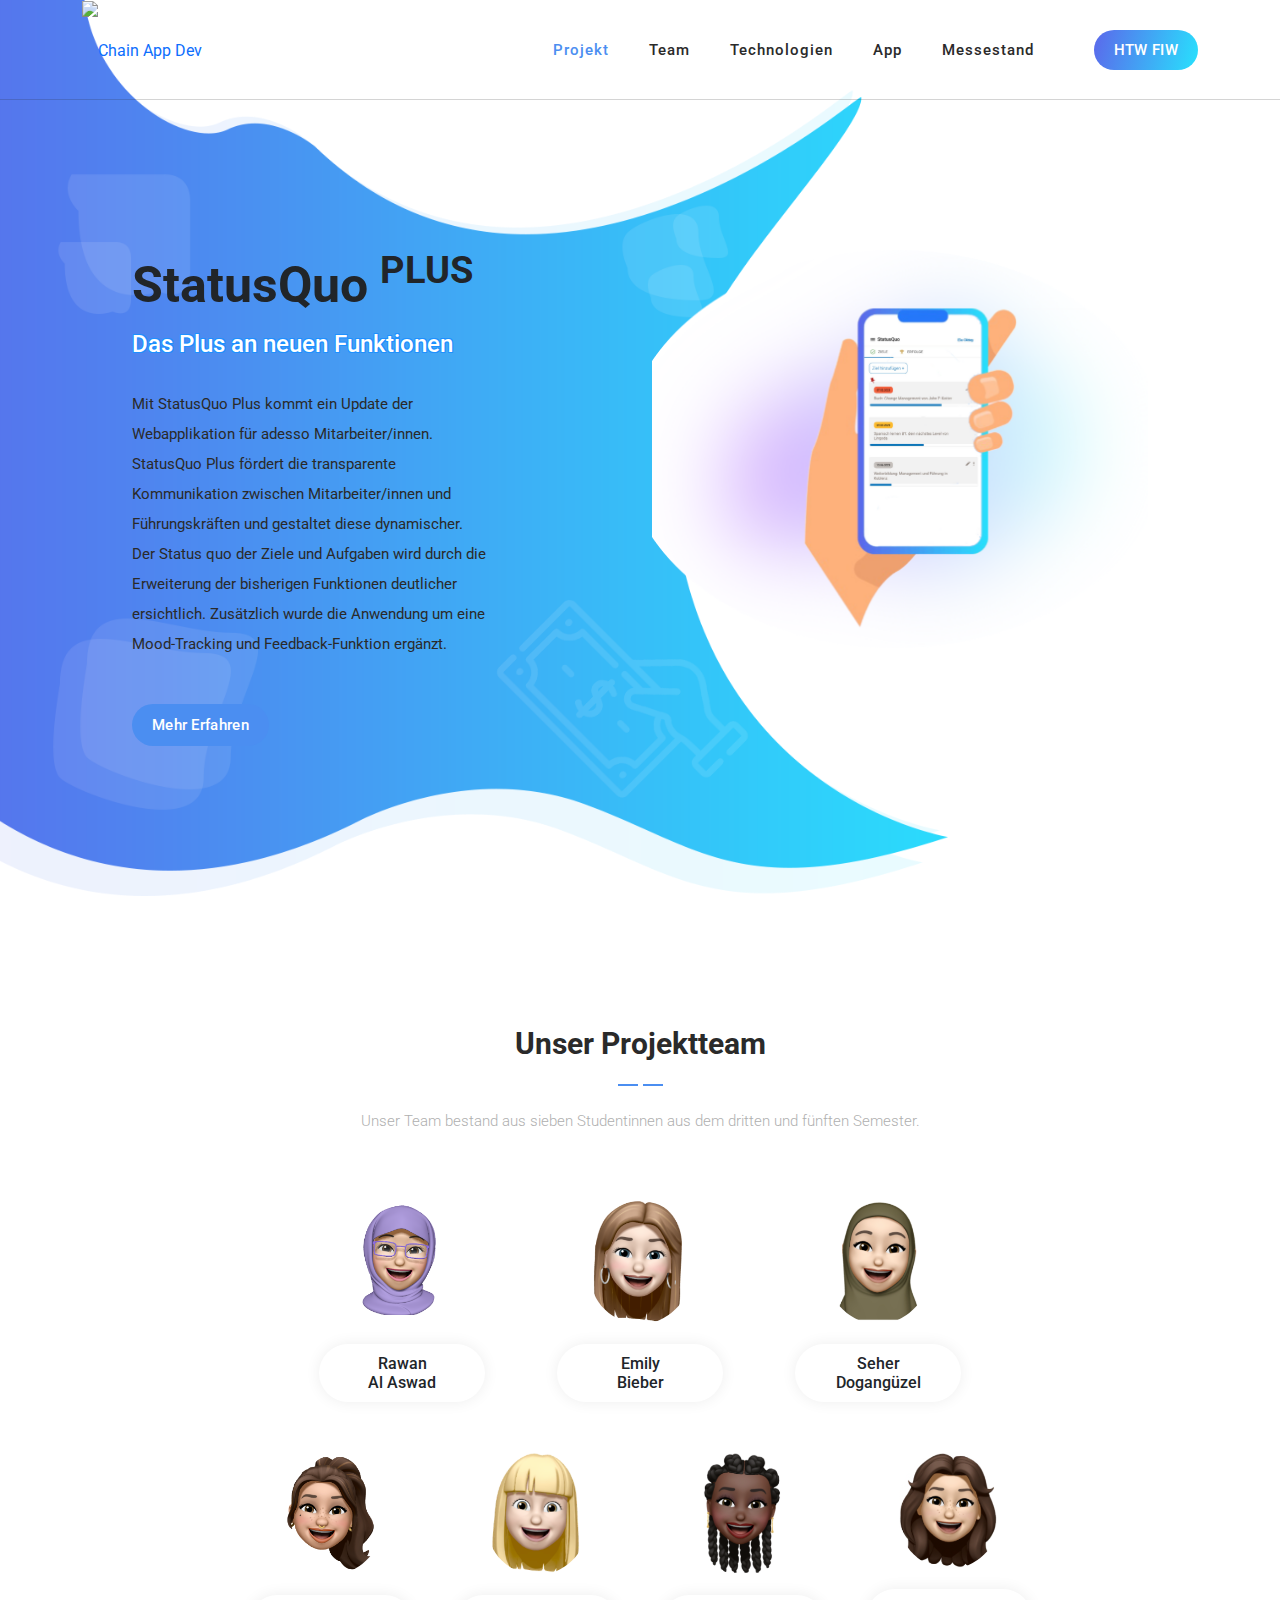
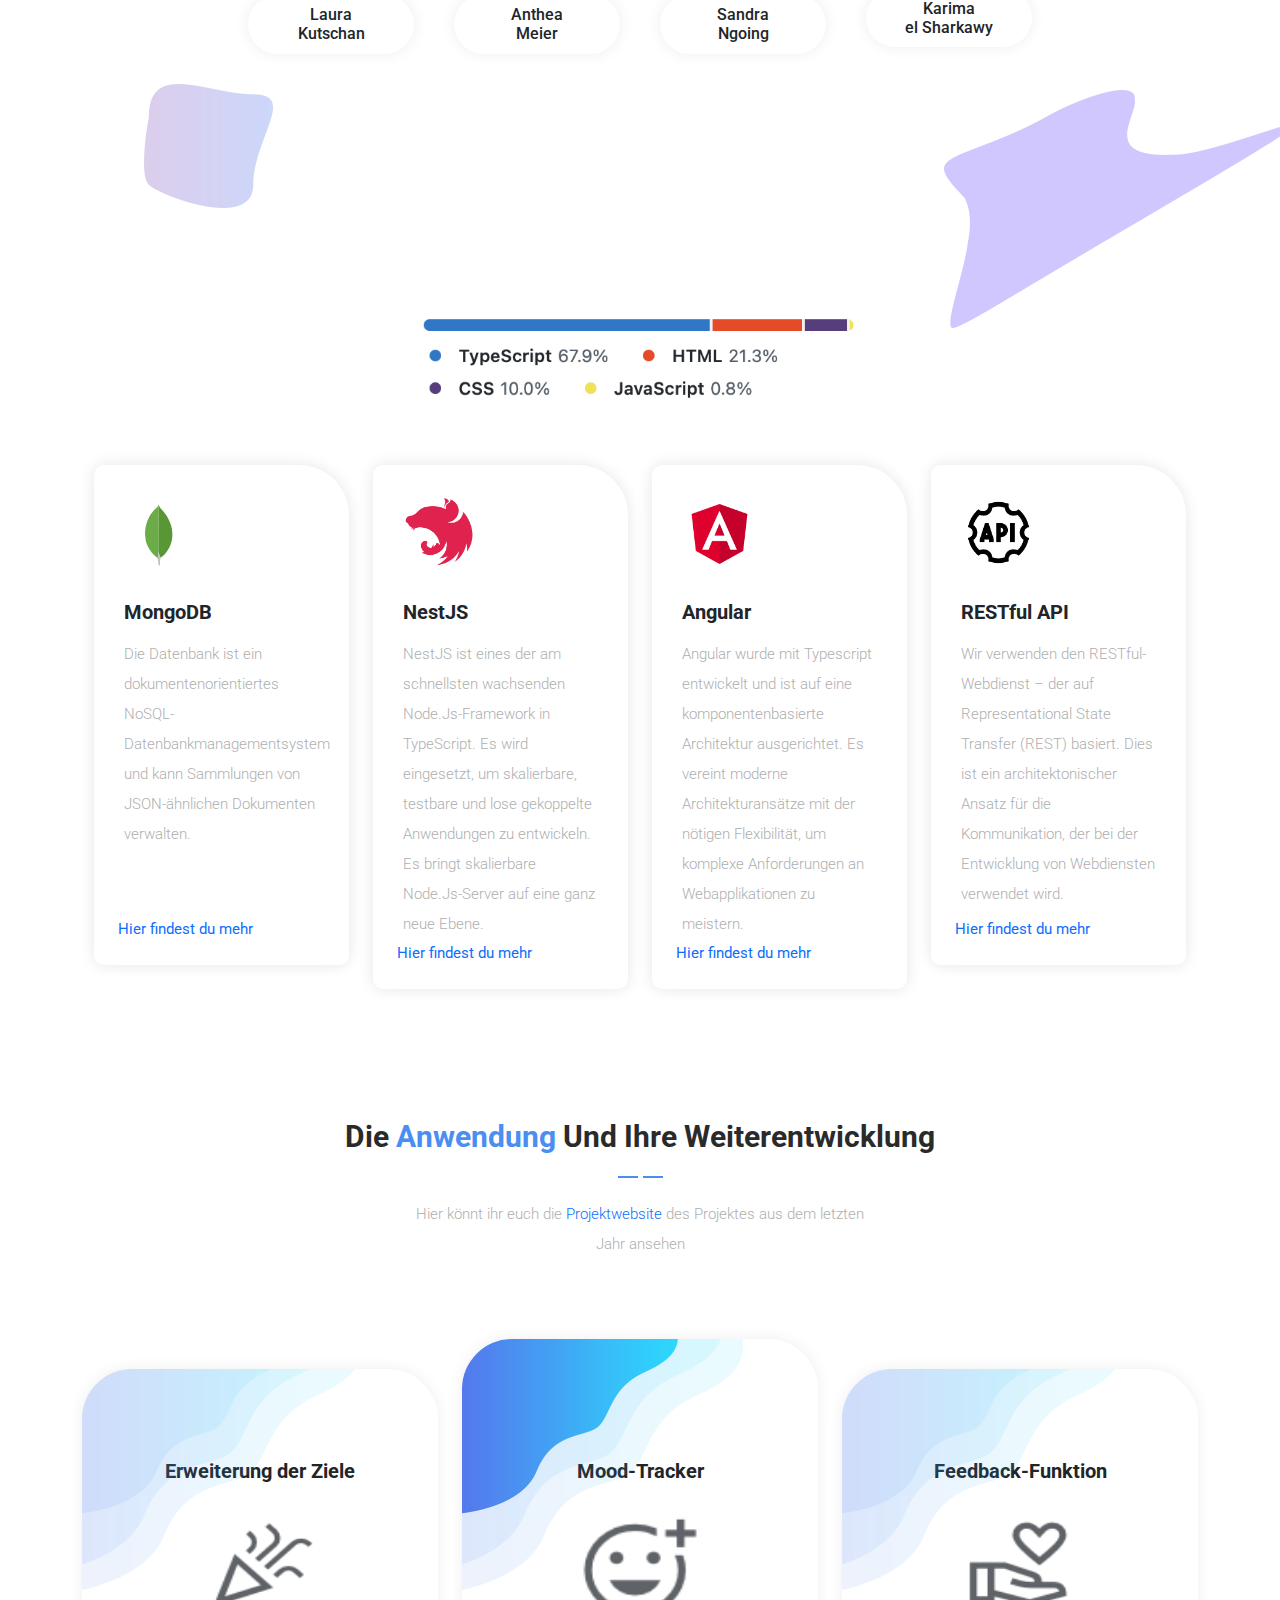
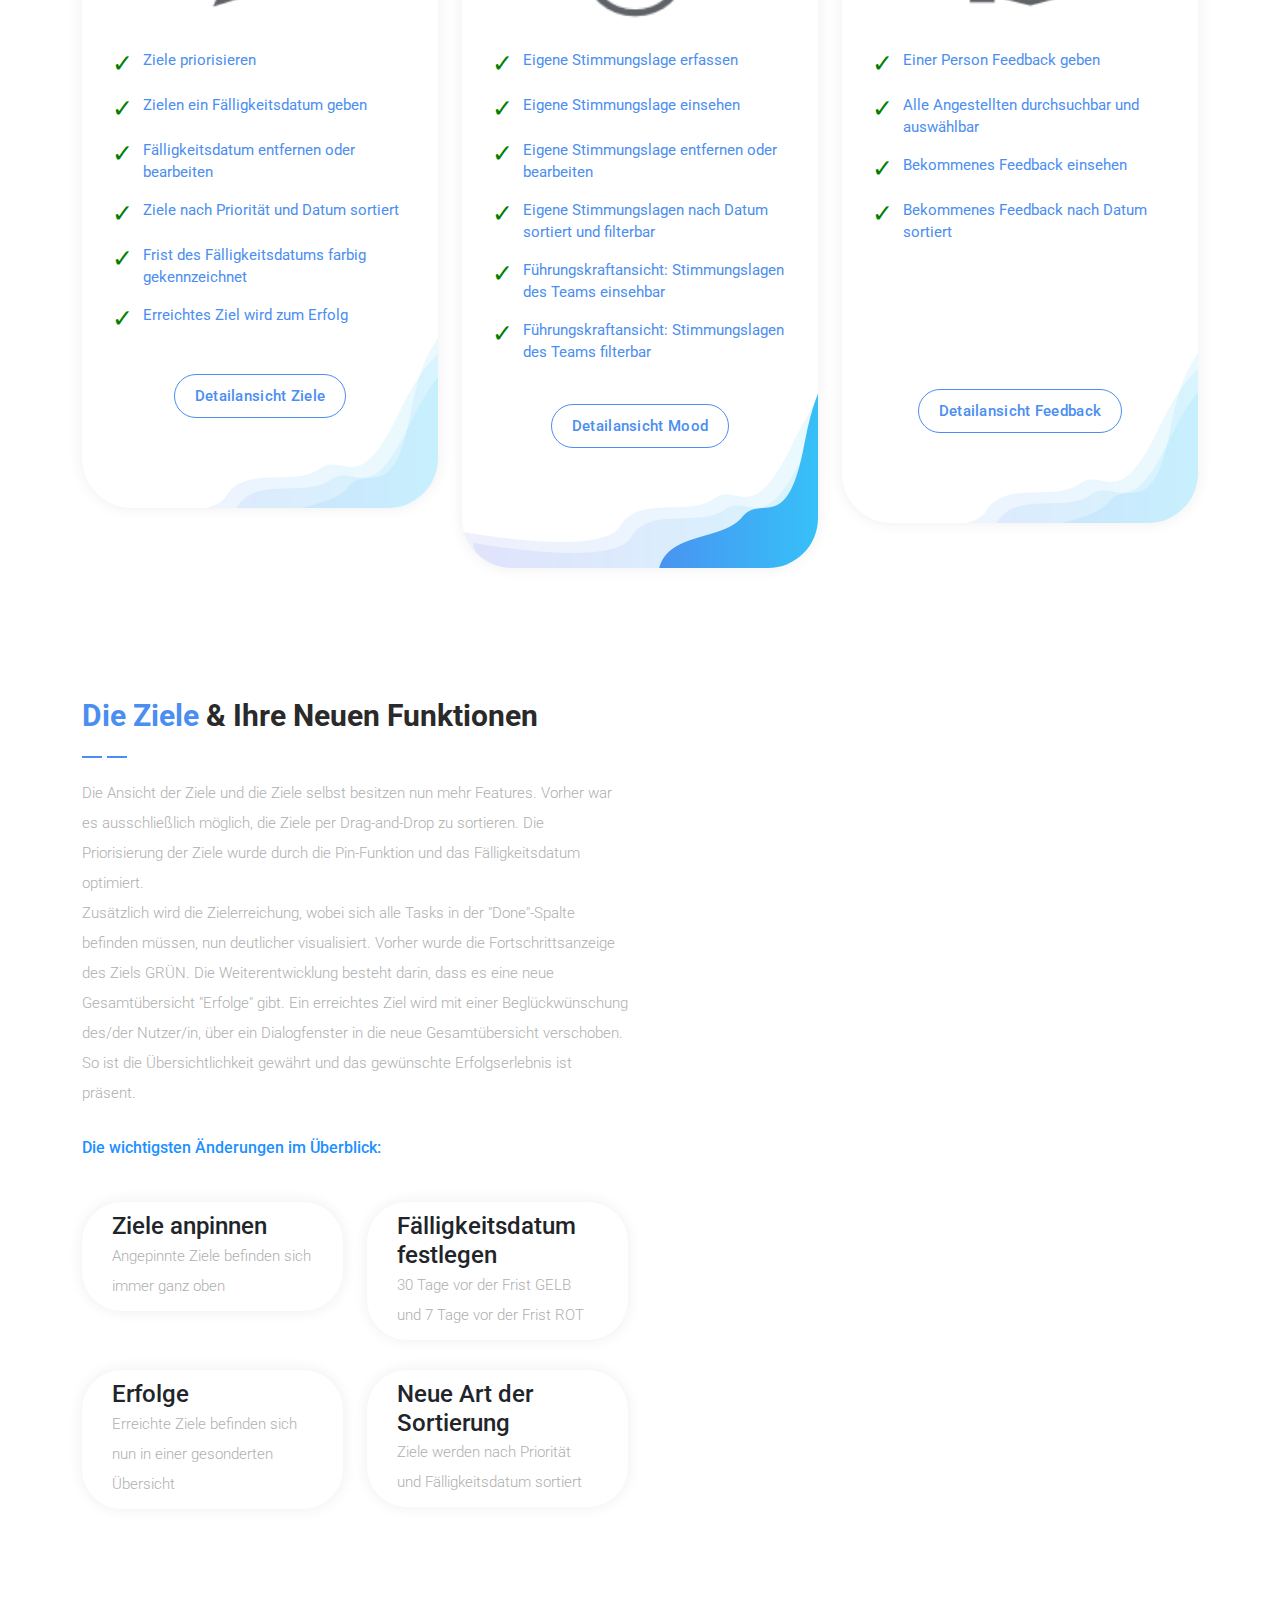
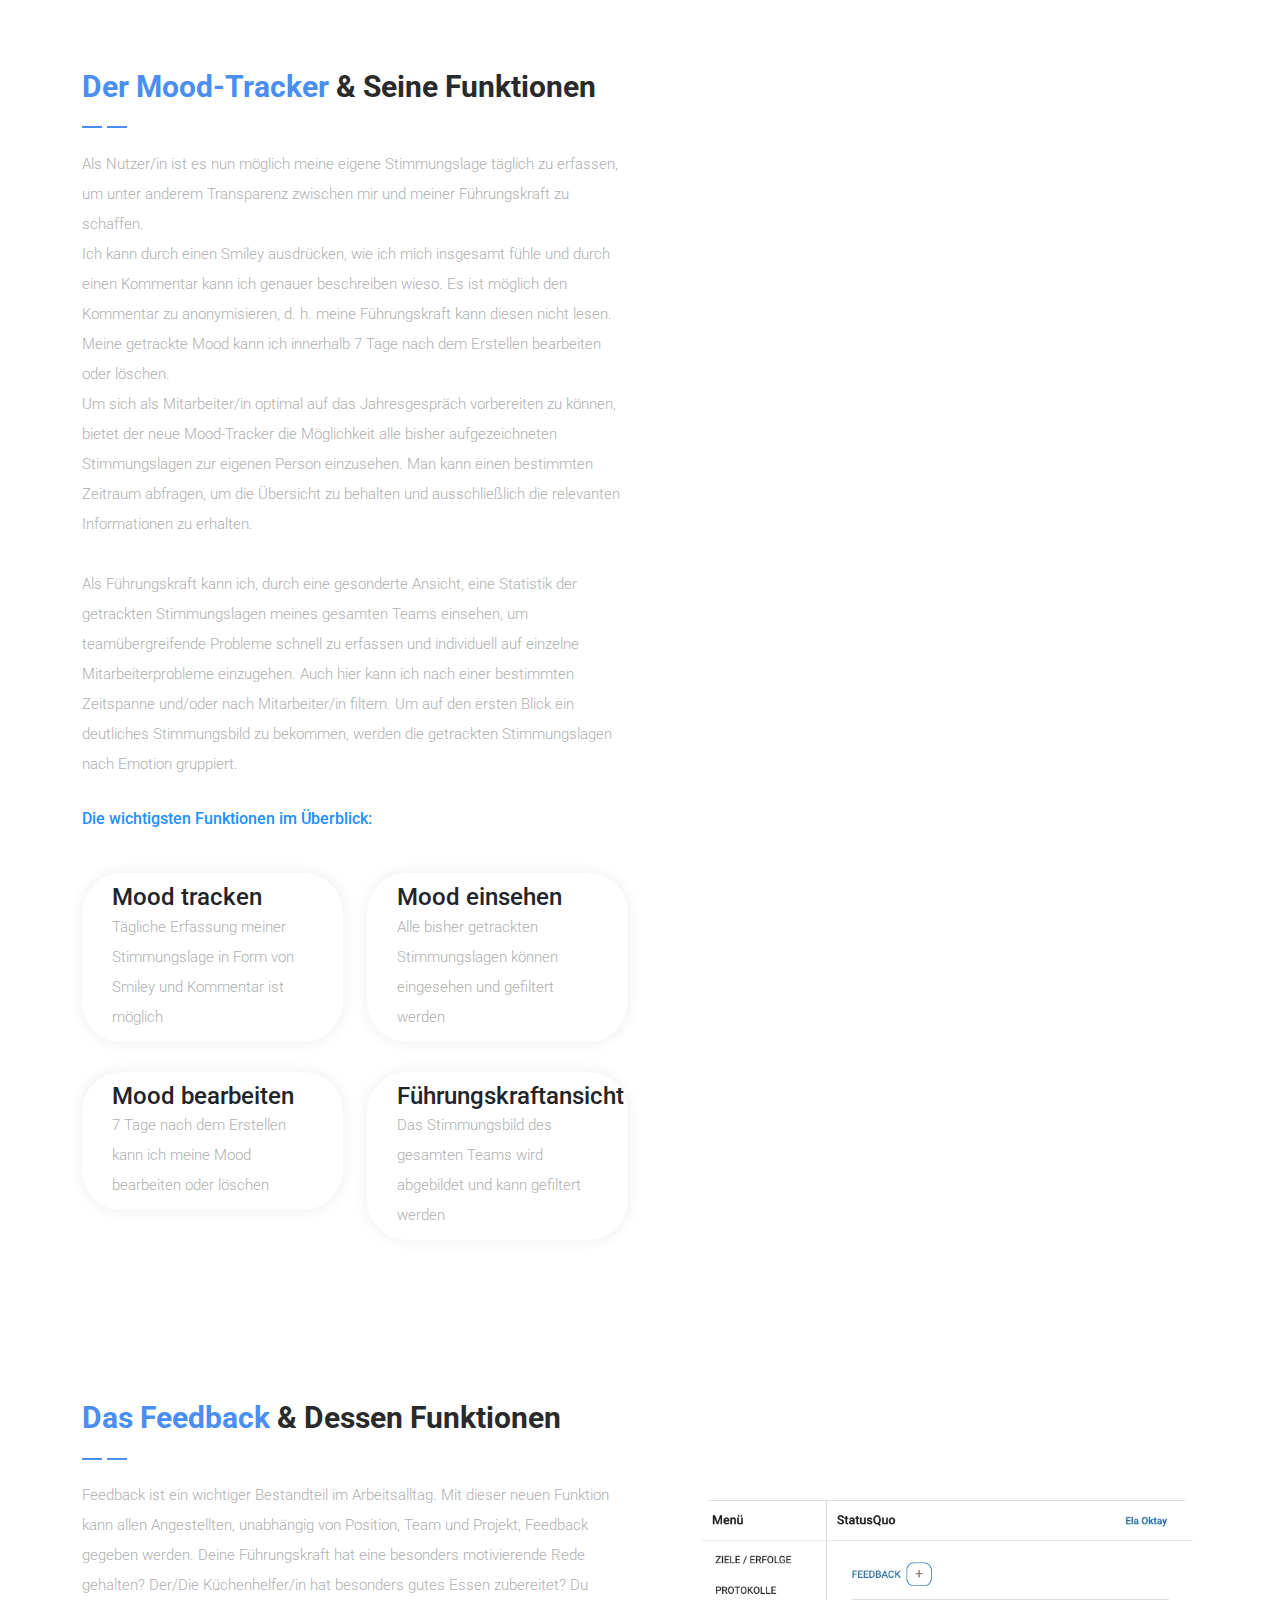
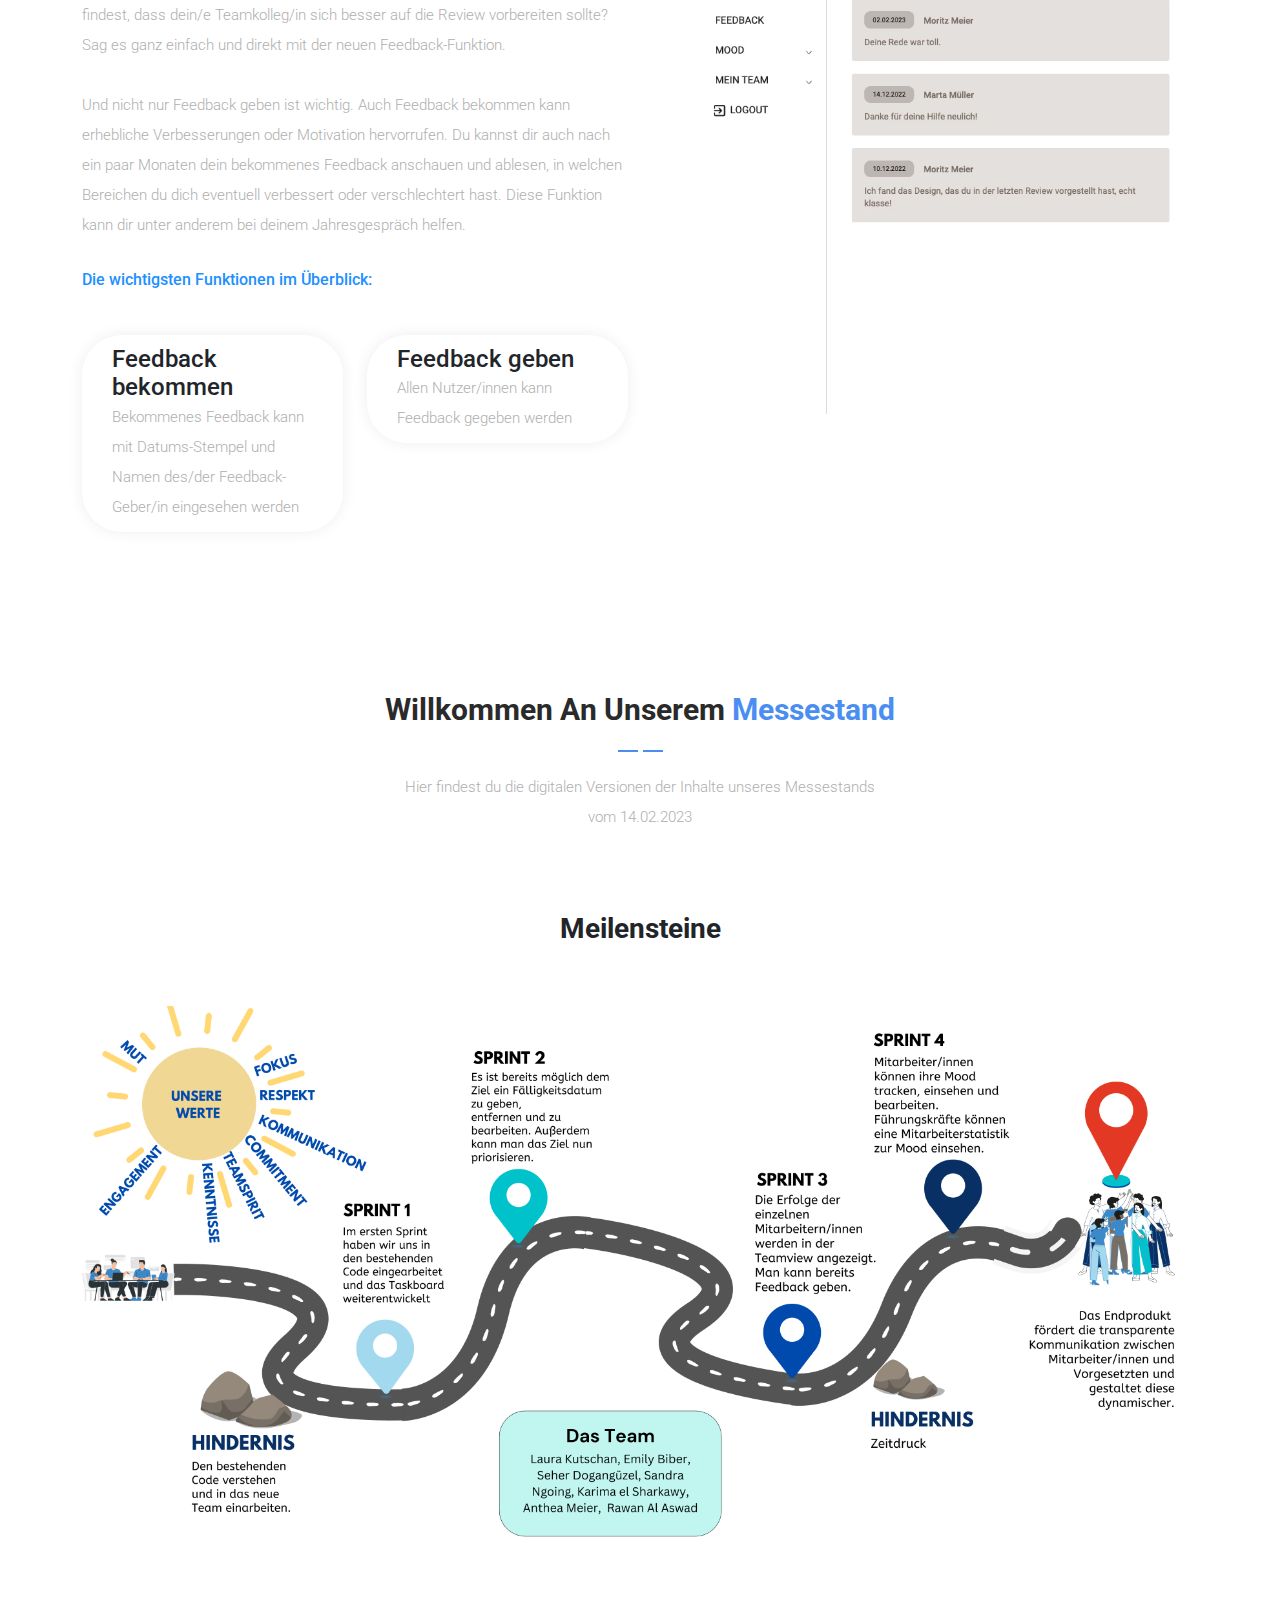
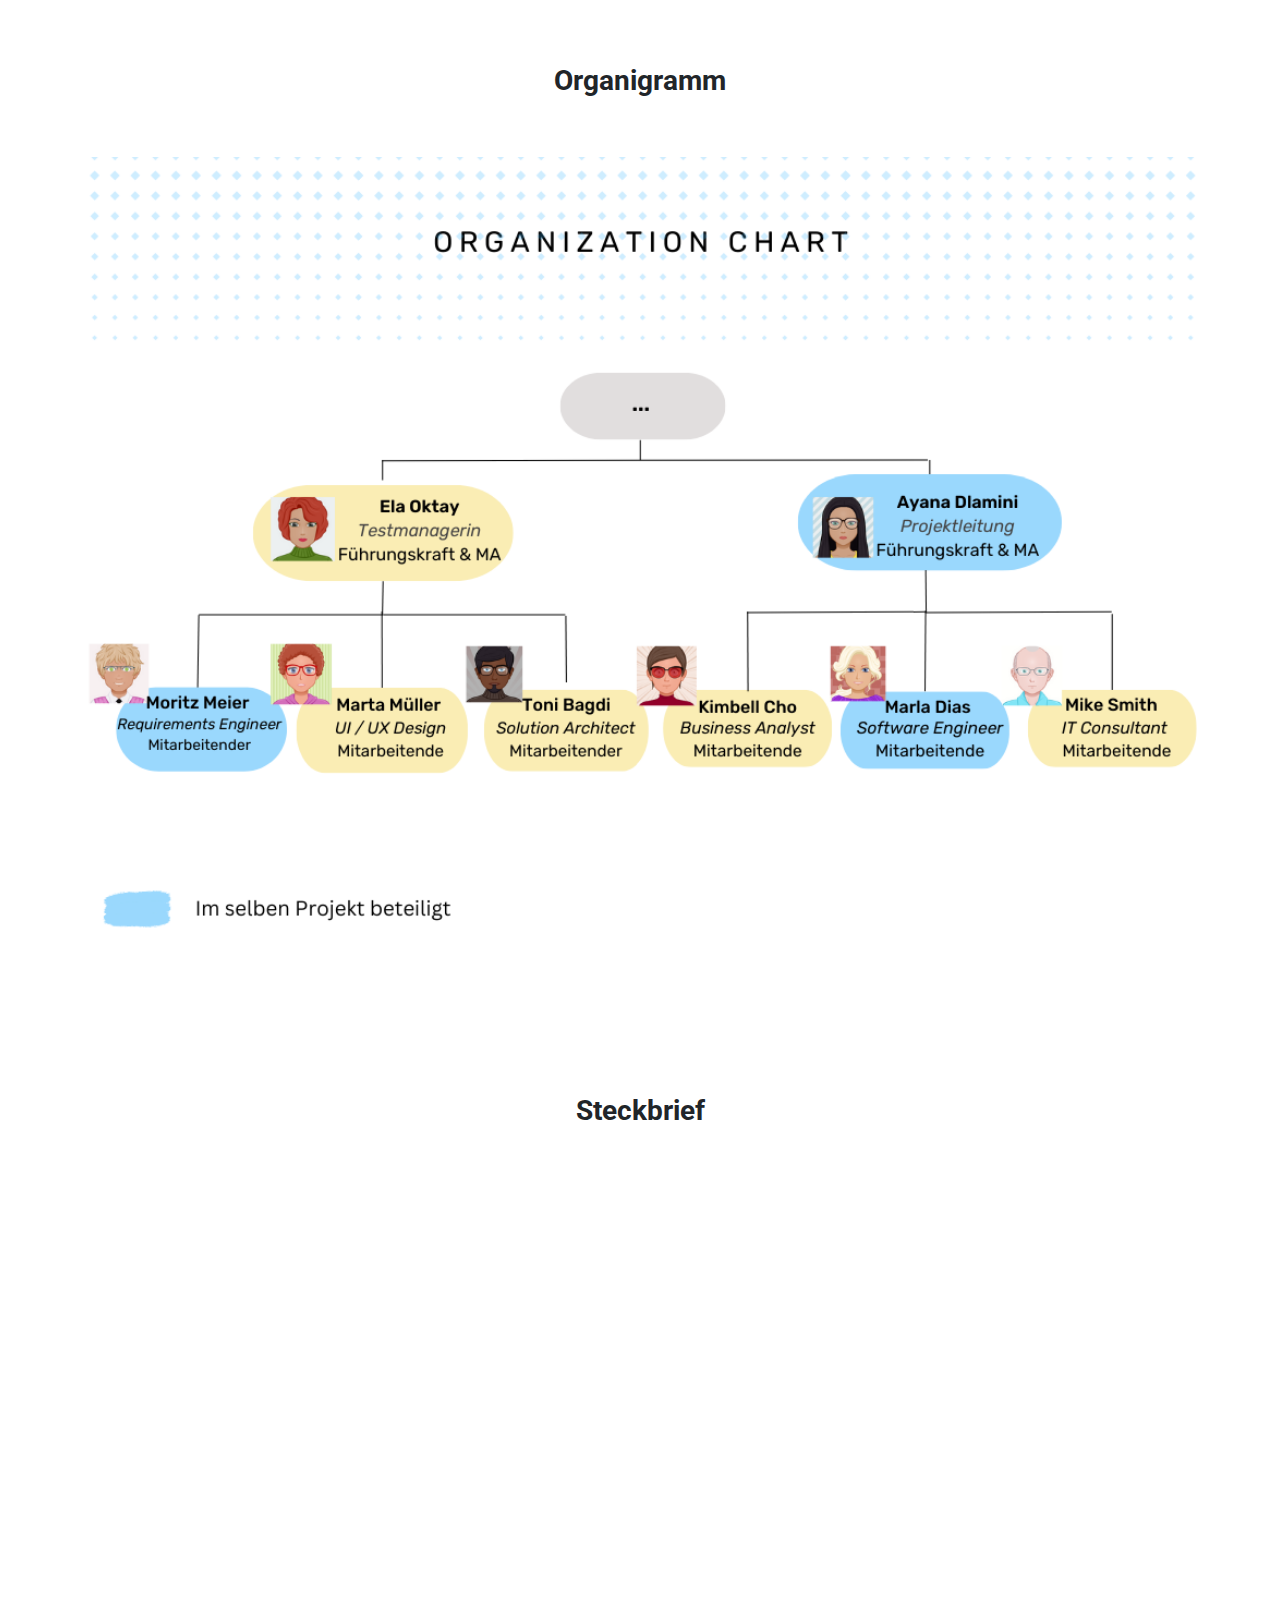
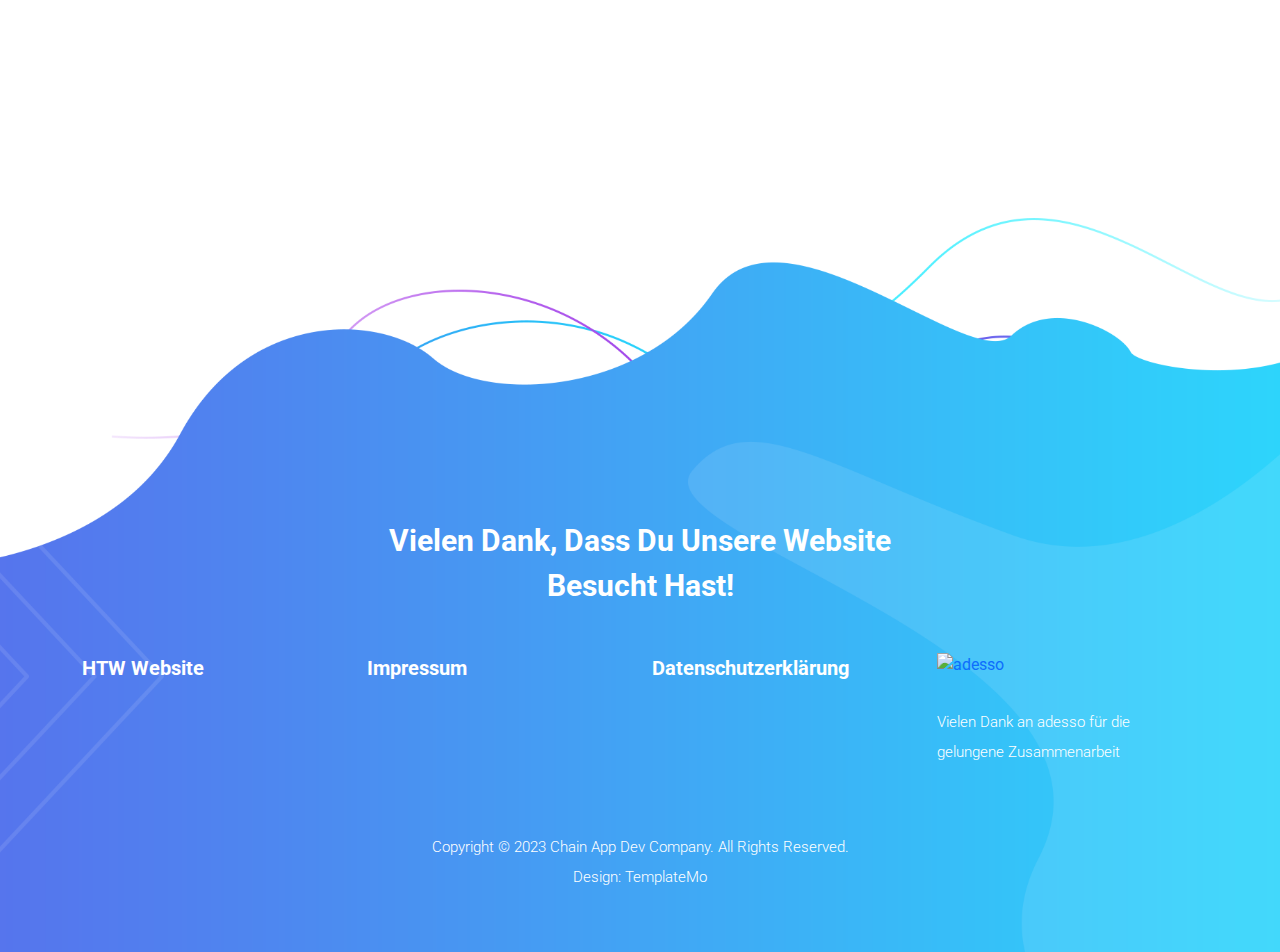
==== commit 3129cd5b: "push" ====
--- a/index.html
+++ b/index.html
@@ -91,15 +91,17 @@
                 <div class="row">
                   <div class="col-lg-9">
                     <h2>StatusQuo <sup>PLUS</sup></h2>
-                    <h4>- das Plus an neuen Funktionen</h4>
+                    <h4 style="color: white; text-shadow:  1px  1px 0.5px dodgerblue,
+                  1px -1px 0.5px dodgerblue,
+                 -1px  1px 0.5px dodgerblue,
+                 -1px -1px 0.5px dodgerblue;">Das Plus an neuen Funktionen</h4>
                     <p>
-                      Mit StatusQuo Plus kommt ein Update der Taskboard-App für adesso Mitarbeiter*innen. Neue Funktionen, wie die Möglichkeit einzelne Ziele zu priorisieren,
-                      oder ein Fälligkeitsdatum setzen zu können, helfen den adesso Mitarbeiter*innen, ihre Ziele nicht aus dem Blick zu verlieren.
-                      Die neue Rubrik „Erfolge“ gibt einen schnellen Überblick über schon erreichte Ziele - perfekt für einen Motivationsboost.<br>
-                      Die Feedback-Funktion vereinfacht die Kommunikation der Mitarbeiter*innen untereinander und hilft dabei, sich beruflich, aber auch persönlich weiterzuentwickeln.
-                      Mit dem Mood Tracker können Gefühle getrackt werden, das ist unter anderem eine gute Möglichkeit für Führungskräfte,
-                      sich ein Bild von der allgemeinen Stimmungslage des Teams zu machen.
-                    </p>
+                      Mit StatusQuo Plus kommt ein Update der Webapplikation für adesso Mitarbeiter/innen.
+                      <br>
+                      StatusQuo Plus fördert die transparente Kommunikation zwischen Mitarbeiter/innen und Führungskräften und gestaltet diese dynamischer.
+                      Der Status quo der Ziele und Aufgaben wird durch die Erweiterung der bisherigen Funktionen deutlicher ersichtlich.
+                      Zusätzlich wurde die Anwendung um eine Mood-Tracking und Feedback-Funktion ergänzt.
+                      </p>
                       <div class="white-button scroll-to-section">
                         <a href="#messestand">Mehr erfahren</a>
                       </div>
@@ -120,7 +122,7 @@
 
     <!-- ***** About us ***** -->
 
-  <div id="about" class="about-us section">
+  <div id="team" class="about-us section">
     <div class="container">
       <div class="row">
         <div class="col section-heading text-center">
@@ -131,19 +133,19 @@
       </div>
       <div class="row justify-content-center gap-5">
         <div class="col-lg-2" style="text-align: center;">
-          <img style="width: 100px; border-radius: 100px; margin-bottom: 20px; margin-top: 20px" src="assets/images/client-image.jpg" alt="">
+          <img style="width: 100px; border-radius: 100px; margin-bottom: 20px; margin-top: 20px" src="assets/images/Rawan.png" alt="">
           <div class="box-item">
             <h6>Rawan <br> Al Aswad</h6>
           </div>
         </div>
         <div class="col-lg-2" style="text-align: center;">
-          <img style="width: 100px; border-radius: 100px; margin-bottom: 20px; margin-top: 20px" src="assets/images/client-image.jpg" alt="">
+          <img style="width: 100px; border-radius: 100px; margin-bottom: 20px; margin-top: 20px" src="assets/images/Emily.png" alt="">
           <div class="box-item">
             <h6>Emily <br> Bieber</h6>
           </div>
         </div>
         <div class="col-lg-2" style="text-align: center;">
-          <img style="width: 100px; border-radius: 100px; margin-bottom: 20px; margin-top: 20px" src="assets/images/client-image.jpg" alt="">
+          <img style="width: 100px; border-radius: 100px; margin-bottom: 20px; margin-top: 20px" src="assets/images/Seher.png" alt="">
           <div class="box-item">
             <h6>Seher <br> Dogangüzel</h6>
           </div>
@@ -151,25 +153,25 @@
       </div>
       <div class="row justify-content-center gap-3">
         <div class="col-lg-2" style="text-align: center;">
-          <img style="width: 100px; border-radius: 100px; margin-bottom: 20px; margin-top: 20px" src="assets/images/client-image.jpg" alt="">
+          <img style="width: 100px; border-radius: 100px; margin-bottom: 20px; margin-top: 20px" src="assets/images/Laura.png" alt="">
           <div class="box-item">
             <h6>Laura <br> Kutschan</h6>
           </div>
         </div>
         <div class="col-lg-2" style="text-align: center;">
-          <img style="width: 100px; border-radius: 100px; margin-bottom: 20px; margin-top: 20px" src="assets/images/client-image.jpg" alt="">
+          <img style="width: 100px; border-radius: 100px; margin-bottom: 20px; margin-top: 20px" src="assets/images/Anthea.png" alt="">
           <div class="box-item">
             <h6>Anthea <br> Meier</h6>
           </div>
         </div>
         <div class="col-lg-2" style="text-align: center;">
-          <img style="width: 100px; border-radius: 100px; margin-bottom: 20px; margin-top: 20px" src="assets/images/client-image.jpg" alt="">
+          <img style="width: 100px; border-radius: 100px; margin-bottom: 20px; margin-top: 20px" src="assets/images/Sandra.png" alt="">
           <div class="box-item">
             <h6>Sandra <br> Ngoing</h6>
           </div>
         </div>
         <div class="col-lg-2" style="text-align: center;">
-          <img style="width: 100px; border-radius: 100px; margin-bottom: 20px; margin-top: 20px" src="assets/images/client-image.jpg" alt="">
+          <img style="width: 100px; border-radius: 100px; margin-bottom: 20px; margin-top: 20px" src="assets/images/Karima.png" alt="">
           <div class="box-item">
             <h6>Karima <br> el Sharkawy</h6>
           </div>
@@ -194,349 +196,383 @@
       <div class="d-flex justify-content-center" style="margin-bottom: 50px; z-index: 1;">
         <img style="width: 450px;" src="assets/images/Bildschirmfoto 2023-02-09 um 18.37.11.png" alt="">
       </div>
-    <div class="container">
-      <div class="row">
-        <div class="col-lg-3">
-          <div class="technology-item">
-              <img src="./assets/images/mongodb-icon.svg" alt="" class="icon">
-            <h4>MongoDB</h4>
-            <p>
-              Die Datenbank ist ein dokumentenorientiertes NoSQL-Datenbankmanagementsystem und kann Sammlungen von JSON-ähnlichen Dokumenten verwalten.
-            </p>
-            <div class="text-button position-absolute bottom-0 start-0 ps-4 pb-4">
-              <a href="https://www.mongodb.com/de-de" target="_blank">Hier findest du mehr<i class="fa fa-arrow-right"></i></a>
-            </div>
-          </div>
-        </div>
-        <div class="col-lg-3">
-          <div class="technology-item">
-              <img src="./assets/images/nestjs-icon.png" alt=""class="icon">
-            <h4>NestJS</h4>
-            <p>
-              NestJS ist eines der am schnellsten wachsenden Node.Js-Framework in TypeScript.
-              Es wird eingesetzt, um skalierbare, testbare und lose gekoppelte Anwendungen zu entwickeln.
-              Es bringt skalierbare Node.Js-Server auf eine ganz neue Ebene.
-            </p>
-            <div class="text-button position-absolute bottom-0 start-0 ps-4 pb-4">
-              <a href="https://nestjs.com/" target="_blank">Hier findest du mehr<i class="fa fa-arrow-right"></i></a>
-            </div>
-          </div>
-        </div>
-        <div class="col-lg-3">
-          <div class="technology-item">
-              <img src="./assets/images/angular-icon.png" alt="" class="icon">
-            <h4>Angular</h4>
-            <p>
-              Angular wurde mit Typescript entwickelt und ist auf eine komponentenbasierte Architektur ausgerichtet.
-              Es vereint moderne Architekturansätze mit der nötigen Flexibilität, um komplexe Anforderungen an Webapplikationen zu meistern.
-            </p>
-            <div class="text-button position-absolute bottom-0 start-0 ps-4 pb-4">
-              <a href="https://angular.io/" target="_blank">Hier findest du mehr<i class="fa fa-arrow-right"></i></a>
-            </div>
-          </div>
-        </div>
-        <div class="col-lg-3">
-          <div class="technology-item">
-              <img src="./assets/images/api-icon.png" alt="" class="icon">
-            <h4>RESTful API</h4>
-            <p>
-              Wir verwenden den RESTful-Webdienst – der auf Representational State Transfer (REST) basiert.
-              Dies ist ein architektonischer Ansatz für die Kommunikation, der bei der Entwicklung von Webdiensten verwendet wird.
-            </p>
-            <div class="text-button position-absolute bottom-0 start-0 ps-4 pb-4">
-              <a href="https://www.redhat.com/de/topics/api/what-is-a-rest-api" target="_blank">Hier findest du mehr<i class="fa fa-arrow-right"></i></a>
-            </div>
-          </div>
-        </div>
-      </div>
-    </div>
-  </div>
-
-
-    <div id="app" class="pricing-tables">
       <div class="container">
         <div class="row">
-          <div class="col-lg-8 offset-lg-2">
-            <div class="section-heading">
-              <h4>Die <em>Anwendung</em> und ihre Weiterentwicklung</h4>
-              <img src="assets/images/heading-line-dec.png" alt="">
-              <p>Hier könnt ihr euch die <a href="https://fiwprojekte.f4.htw-berlin.de/projekte2021/adesso/">Projektwebsite</a> des Projektes aus dem letzten Jahr ansehen</p>
-            </div>
-          </div>
-          <div class="col-lg-4">
-            <div class="pricing-item-regular">
-              <h4>Erweiterung der Ziele</h4>
-              <div class="icon">
-                <img src="assets/images/pricing-table-01.png" alt="">
-              </div>
-              <ul>
-                <li style="text-align: left; display: flex"><p style="color: green; font-size: 25px; margin-right: 10px;">
-                  &check;</p>Ziele priorisieren
-                </li>
-                <li style="text-align: left; display: flex"><p style="color: green; font-size: 25px; margin-right: 10px;">
-                  &check;</p>Zielen ein Fälligkeitsdatum geben
-                </li>
-                <li style="text-align: left; display: flex"><p style="color: green; font-size: 25px; margin-right: 10px;">
-                  &check;</p>Fälligkeitsdatum entfernen oder bearbeiten
-                </li>
-                <li style="text-align: left; display: flex"><p style="color: green; font-size: 25px; margin-right: 10px;">
-                  &check;</p>Ziele nach Priorität und Datum sortiert
-                </li>
-                <li style="text-align: left; display: flex"><p style="color: green; font-size: 25px; margin-right: 10px;">
-                  &check;</p>Frist des Fälligkeitsdatums farbig gekennzeichnet
-                </li>
-                <li style="text-align: left; display: flex"><p style="color: green; font-size: 25px; margin-right: 10px;">
-                  &check;</p>Erreichtes Ziel wird zum Erfolg
-                </li>
-              </ul>
-              <div class="border-button">
-                <a href="#ziele">Detailansicht Ziele</a>
-              </div>
-            </div>
-          </div>
-          <div class="col-lg-4">
-            <div class="pricing-item-pro">
-              <h4>Mood-Tracker</h4>
-              <div class="icon">
-                <img src="assets/images/pricing-table-01.png" alt="">
-              </div>
-              <ul>
-                <li style="text-align: left; display: flex"><p style="color: green; font-size: 25px; margin-right: 10px;">
-                  &check;</p>Eigene Stimmungslage erfassen
-                </li>
-                <li style="text-align: left; display: flex"><p style="color: green; font-size: 25px; margin-right: 10px;">
-                  &check;</p>Eigene Stimmungslage einsehen
-                </li>
-                <li style="text-align: left; display: flex"><p style="color: green; font-size: 25px; margin-right: 10px;">
-                  &check;</p>Eigene Stimmungslage entfernen oder bearbeiten
-                </li>
-                <li style="text-align: left; display: flex"><p style="color: green; font-size: 25px; margin-right: 10px;">
-                  &check;</p>Eigene Stimmungslagen nach Datum sortiert und filterbar
-                </li>
-                <li style="text-align: left; display: flex"><p style="color: green; font-size: 25px; margin-right: 10px;">
-                  &check;</p>Führungskraftansicht: Stimmungslagen des Teams einsehbar
-                </li>
-                <li style="text-align: left; display: flex"><p style="color: green; font-size: 25px; margin-right: 10px;">
-                  &check;</p>Führungskraftansicht: Stimmungslagen des Teams filterbar
-                </li>
-              </ul>
-              <div class="border-button">
-                <a href="#mood">Detailansicht Mood</a>
-              </div>
-            </div>
-          </div>
-          <div class="col-lg-4">
-            <div class="pricing-item-regular">
-              <h4>Feedback-Funktion</h4>
-              <div class="icon">
-                <img src="assets/images/pricing-table-01.png" alt="">
-              </div>
-              <ul>
-                <li style="text-align: left; display: flex"><p style="color: green; font-size: 25px; margin-right: 10px;">
-                  &check;</p>Einer Person Feedback geben
-                </li>
-                <li style="text-align: left; display: flex"><p style="color: green; font-size: 25px; margin-right: 10px;">
-                  &check;</p>Alle Angestellten durchsuchbar und auswählbar
-                </li>
-                <li style="text-align: left; display: flex"><p style="color: green; font-size: 25px; margin-right: 10px;">
-                  &check;</p>Bekommenes Feedback einsehen
-                </li>
-                <li style="text-align: left; display: flex"><p style="color: green; font-size: 25px; margin-right: 10px;">
-                  &check;</p>Bekommenes Feedback nach Datum sortiert
-                </li>
-                <li style="text-align: left; display: flex; color: transparent;"><p style="color: transparent; font-size: 25px; margin-right: 10px;">
-                  &check;</p>---------------------------------------------------------------------------------------------</li>
-                <li style="text-align: left; display: flex; color: transparent;"><p style="color: transparent; font-size: 25px; margin-right: 10px;">
-                  &check;</p>------------------------------------------------</li>
-              </ul>
-              <div class="border-button">
-                <a href="#feedback">Detailansicht Feedback</a>
-              </div>
-            </div>
-          </div>
-        </div>
-      </div>
-    </div>
-
-    <div id="ziele" class="about-us section">
-      <div class="container">
-        <div class="row">
-          <div class="col-lg-6 align-self-center">
-            <div class="section-heading">
-              <h4><em>Die Ziele</em> &amp; ihre neuen Funktionen</h4>
-              <img src="assets/images/heading-line-dec.png" alt="">
-              <p>Die Ansicht der Ziele und die Ziele selbst besitzen nun mehr Features. Vorher war es ausschließlich möglich, die Ziele per Drag-and-Drop zu sortieren. Die Priorisierung der Ziele wurde durch die Pin-Funktion und das Fälligkeitsdatum optimiert.
-                <br>
-                Zusätzlich wird die Zielerreichung, wobei sich alle Tasks in der "Done"-Spalte befinden müssen, nun deutlicher visualisiert. Vorher wurde die Fortschrittsanzeige des Ziels GRÜN. Die Weiterentwicklung besteht darin, dass es eine neue Gesamtübersicht "Erfolge" gibt. Ein erreichtes Ziel wird mit einer Beglückwünschung des/der Nutzer/in, über ein Dialogfenster in die neue Gesamtübersicht verschoben. So ist die Übersichtlichkeit gewährt und das gewünschte Erfolgserlebnis ist präsent.
-                <br>
-                <br>
+          <div class="col-lg-3">
+            <div class="technology-item">
+              <img src="./assets/images/mongodb-icon.svg" alt="" class="icon">
+              <h4>MongoDB</h4>
+              <p>
+                Die Datenbank ist ein dokumentenorientiertes NoSQL-Datenbankmanagementsystem und kann Sammlungen von
+                JSON-ähnlichen Dokumenten verwalten.
               </p>
-              <h6 style="color: dodgerblue">Die wichtigsten Änderungen im Überblick:</h6>
-            </div>
-            <div class="row">
-              <div class="col-lg-6">
-                <div class="box-item">
-                  <h4><a>Ziele anpinnen</a></h4>
-                  <p>Angepinnte Ziele befinden sich immer ganz oben</p>
-                </div>
-              </div>
-              <div class="col-lg-6">
-                <div class="box-item">
-                  <h4><a>Fälligkeitsdatum festlegen</a></h4>
-                  <p>30 Tage vor der Frist GELB und 7 Tage vor der Frist ROT</p>
-                </div>
-              </div>
-              <div class="col-lg-6">
-                <div class="box-item">
-                  <h4><a>Erfolge</a></h4>
-                  <p>Erreichte Ziele befinden sich nun in einer gesonderten Übersicht</p>
-                </div>
-              </div>
-              <div class="col-lg-6">
-                <div class="box-item">
-                  <h4><a>Neue Art der Sortierung</a></h4>
-                  <p>Ziele werden nach Priorität und Fälligkeitsdatum sortiert</p>
-                </div>
-              </div>
-            </div>
-          </div>
-          <div class="col-lg-6">
-            <div class="right-image">
-              <video style="border-radius: 10px; margin-top: 100px; margin-left: 50px" width="90%" autoplay loop muted>
-                <source src="assets/images/feedback.mp4" type=video/mp4>
-              </video>
-            </div>
-          </div>
-        </div>
-      </div>
-    </div>
-
-
-    <div id="mood" class="about-us section">
-      <div class="container">
-        <div class="row">
-          <div class="col-lg-6 align-self-center">
-            <div class="section-heading">
-              <h4><em>Der Mood-Tracker</em> &amp; seine Funktionen</h4>
-              <img src="assets/images/heading-line-dec.png" alt="">
-              <p>Als Nutzer/in ist es nun möglich meine eigene Stimmungslage täglich zu erfassen, um unter anderem Transparenz zwischen mir und meiner Führungskraft zu schaffen.
-                <br>
-                Ich kann durch einen Smiley ausdrücken, wie ich mich insgesamt fühle und durch einen Kommentar kann ich genauer beschreiben wieso. Es ist möglich den Kommentar zu anonymisieren, d. h. meine Führungskraft kann diesen nicht lesen.
-                Meine getrackte Mood kann ich innerhalb 7 Tage nach dem Erstellen bearbeiten oder löschen.
-                <br>
-                Um sich als Mitarbeiter/in optimal auf das Jahresgespräch vorbereiten zu können, bietet der neue Mood-Tracker die Möglichkeit alle bisher aufgezeichneten Stimmungslagen zur eigenen Person einzusehen. Man kann einen bestimmten Zeitraum abfragen, um die Übersicht zu behalten und ausschließlich die relevanten Informationen zu erhalten.
-                <br>
-                <br>
-                Als Führungskraft kann ich, durch eine gesonderte Ansicht, eine Statistik der getrackten Stimmungslagen meines gesamten Teams einsehen, um teamübergreifende Probleme schnell zu erfassen und individuell auf einzelne Mitarbeiterprobleme einzugehen. Auch hier kann ich nach einer bestimmten Zeitspanne und/oder nach Mitarbeiter/in filtern. Um auf den ersten Blick ein deutliches Stimmungsbild zu bekommen, werden die getrackten Stimmungslagen nach Emotion gruppiert.
-                <br>
-                <br>
+              <div class="text-button position-absolute bottom-0 start-0 ps-4 pb-4">
+                <a href="https://www.mongodb.com/de-de" target="_blank">Hier findest du mehr<i
+                        class="fa fa-arrow-right"></i></a>
+              </div>
+            </div>
+          </div>
+          <div class="col-lg-3">
+            <div class="technology-item">
+              <img src="./assets/images/nestjs-icon.png" alt="" class="icon">
+              <h4>NestJS</h4>
+              <p>
+                NestJS ist eines der am schnellsten wachsenden Node.Js-Framework in TypeScript.
+                Es wird eingesetzt, um skalierbare, testbare und lose gekoppelte Anwendungen zu entwickeln.
+                Es bringt skalierbare Node.Js-Server auf eine ganz neue Ebene.
               </p>
-              <h6 style="color: dodgerblue">Die wichtigsten Funktionen im Überblick:</h6>
-            </div>
-            <div class="row">
-              <div class="col-lg-6">
-                <div class="box-item">
-                  <h4><a>Mood tracken</a></h4>
-                  <p>Tägliche Erfassung meiner Stimmungslage in Form von Smiley und Kommentar ist möglich</p>
-                </div>
-              </div>
-              <div class="col-lg-6">
-                <div class="box-item">
-                  <h4><a>Mood einsehen</a></h4>
-                  <p>Alle bisher getrackten Stimmungslagen können eingesehen und gefiltert werden</p>
-                </div>
-              </div>
-              <div class="col-lg-6">
-                <div class="box-item">
-                  <h4><a>Mood bearbeiten</a></h4>
-                  <p>7 Tage nach dem Erstellen kann ich meine Mood bearbeiten oder löschen</p>
-                </div>
-              </div>
-              <div class="col-lg-6">
-                <div class="box-item">
-                  <h4><a>Führungskraftansicht</a></h4>
-                  <p>Das Stimmungsbild des gesamten Teams wird abgebildet und kann gefiltert werden</p>
-                </div>
-              </div>
-            </div>
-          </div>
-          <div class="col-lg-6">
-            <div class="right-image">
-              <video style="border-radius: 10px; margin-top: 100px; margin-left: 50px" width="90%" autoplay loop muted>
-                <source src="assets/images/feedback.mp4" type=video/mp4>
-              </video>
-            </div>
-          </div>
-        </div>
-      </div>
-    </div>
-
-
-    <div id="feedback" class="about-us section">
-      <div class="container">
-        <div class="row">
-          <div class="col-lg-6 align-self-center">
-            <div class="section-heading">
-              <h4><em>Das Feedback</em> &amp; dessen Funktionen</h4>
-              <img src="assets/images/heading-line-dec.png" alt="">
-              <p>Feedback ist ein wichtiger Bestandteil im Arbeitsalltag. Mit dieser neuen Funktion kann allen Angestellten, unabhängig von Position, Team und Projekt, Feedback gegeben werden. Deine Führungskraft hat eine besonders motivierende Rede gehalten? Der/Die Küchenhelfer/in hat besonders gutes Essen zubereitet? Du findest, dass dein/e Teamkolleg/in sich besser auf die Review vorbereiten sollte? Sag es ganz einfach und direkt mit der neuen Feedback-Funktion.
-                <br>
-                <br>
-                Und nicht nur Feedback geben ist wichtig. Auch Feedback bekommen kann erhebliche Verbesserungen oder Motivation hervorrufen. Du kannst dir auch nach ein paar Monaten dein bekommenes Feedback anschauen und ablesen, in welchen Bereichen du dich eventuell verbessert oder verschlechtert hast. Diese Funktion kann dir unter anderem bei deinem Jahresgespräch helfen.
-                <br>
-                <br>
+              <div class="text-button position-absolute bottom-0 start-0 ps-4 pb-4">
+                <a href="https://nestjs.com/" target="_blank">Hier findest du mehr<i class="fa fa-arrow-right"></i></a>
+              </div>
+            </div>
+          </div>
+          <div class="col-lg-3">
+            <div class="technology-item">
+              <img src="./assets/images/angular-icon.png" alt="" class="icon">
+              <h4>Angular</h4>
+              <p>
+                Angular wurde mit Typescript entwickelt und ist auf eine komponentenbasierte Architektur ausgerichtet.
+                Es vereint moderne Architekturansätze mit der nötigen Flexibilität, um komplexe Anforderungen an
+                Webapplikationen zu meistern.
               </p>
-              <h6 style="color: dodgerblue">Die wichtigsten Funktionen im Überblick:</h6>
-            </div>
-            <div class="row">
-              <div class="col-lg-6">
-                <div class="box-item">
-                  <h4><a>Feedback bekommen</a></h4>
-                  <p>Bekommenes Feedback kann mit Datums-Stempel und Namen des/der Feedback-Geber/in eingesehen werden</p>
-                </div>
-              </div>
-              <div class="col-lg-6">
-                <div class="box-item">
-                  <h4><a>Feedback geben</a></h4>
-                  <p>Allen Nutzer/innen kann Feedback gegeben werden</p>
-                </div>
-              </div>
-            </div>
-          </div>
-          <div class="col-lg-6">
-            <div class="right-image">
-              <video style="border-radius: 10px; margin-top: 100px; margin-left: 50px" width="90%" autoplay loop muted>
-                <source src="assets/images/feedback.mp4" type=video/mp4>
-              </video>
-            </div>
-          </div>
-        </div>
-      </div>
-    </div>
-
-
-    <div id="messestand" class="pricing-tables">
-      <div class="container">
-        <div class="row">
-          <div class="col-lg-8 offset-lg-2">
-            <div class="section-heading">
-              <h4>Willkommen an unserem<em> Messestand</em></h4>
-              <img src="assets/images/heading-line-dec.png" alt="">
-              <p>Hier findest du die digitalen Versionen der Inhalte unseres Messestands vom 14.02.2023</p>
-            </div>
-          </div>
-          <h3 style="margin-bottom: 60px;  text-align: center; font-weight: bold;">Meilensteine</h3>
-          <img src="assets/images/meilensteinePlus.png">
-
-          <h3  style="margin-bottom: 60px; margin-top: 100px; text-align: center; font-weight: bold;">Organigramm</h3>
-          <img src="assets/images/organigram.png">
-
-          <h3  style="margin-bottom: 60px; margin-top: 100px; text-align: center; font-weight: bold;">Steckbrief</h3>
-          <iframe src="/assets/documents/steckbrief.pdf" width="100%" height="500px">
-          </iframe>
-        </div>
-      </div>
-    </div>
+              <div class="text-button position-absolute bottom-0 start-0 ps-4 pb-4">
+                <a href="https://angular.io/" target="_blank">Hier findest du mehr<i class="fa fa-arrow-right"></i></a>
+              </div>
+            </div>
+          </div>
+          <div class="col-lg-3">
+            <div class="technology-item">
+              <img src="./assets/images/api-icon.png" alt="" class="icon">
+              <h4>RESTful API</h4>
+              <p>
+                Wir verwenden den RESTful-Webdienst – der auf Representational State Transfer (REST) basiert.
+                Dies ist ein architektonischer Ansatz für die Kommunikation, der bei der Entwicklung von Webdiensten
+                verwendet wird.
+              </p>
+              <div class="text-button position-absolute bottom-0 start-0 ps-4 pb-4">
+                <a href="https://www.redhat.com/de/topics/api/what-is-a-rest-api" target="_blank">Hier findest du mehr<i
+                        class="fa fa-arrow-right"></i></a>
+              </div>
+            </div>
+          </div>
+        </div>
+      </div>
+    </div>
+  </div>
+
+
+  <div id="app" class="pricing-tables">
+    <div class="container">
+      <div class="row">
+        <div class="col-lg-8 offset-lg-2">
+          <div class="section-heading">
+            <h4>Die <em>Anwendung</em> und ihre Weiterentwicklung</h4>
+            <img src="assets/images/heading-line-dec.png" alt="">
+            <p>Hier könnt ihr euch die <a href="https://fiwprojekte.f4.htw-berlin.de/projekte2021/adesso/">Projektwebsite</a>
+              des Projektes aus dem letzten Jahr ansehen</p>
+          </div>
+        </div>
+        <div class="col-lg-4">
+          <div class="pricing-item-regular">
+            <h4>Erweiterung der Ziele</h4>
+            <div class="icon">
+              <img src="assets/images/Ziele_icon_2.png" alt="">
+            </div>
+            <ul>
+              <li style="text-align: left; display: flex"><p style="color: green; font-size: 25px; margin-right: 10px;">
+                &check;</p>Ziele priorisieren
+              </li>
+              <li style="text-align: left; display: flex"><p style="color: green; font-size: 25px; margin-right: 10px;">
+                &check;</p>Zielen ein Fälligkeitsdatum geben
+              </li>
+              <li style="text-align: left; display: flex"><p style="color: green; font-size: 25px; margin-right: 10px;">
+                &check;</p>Fälligkeitsdatum entfernen oder bearbeiten
+              </li>
+              <li style="text-align: left; display: flex"><p style="color: green; font-size: 25px; margin-right: 10px;">
+                &check;</p>Ziele nach Priorität und Datum sortiert
+              </li>
+              <li style="text-align: left; display: flex"><p style="color: green; font-size: 25px; margin-right: 10px;">
+                &check;</p>Frist des Fälligkeitsdatums farbig gekennzeichnet
+              </li>
+              <li style="text-align: left; display: flex"><p style="color: green; font-size: 25px; margin-right: 10px;">
+                &check;</p>Erreichtes Ziel wird zum Erfolg
+              </li>
+            </ul>
+            <div class="border-button">
+              <a href="#ziele">Detailansicht Ziele</a>
+            </div>
+          </div>
+        </div>
+        <div class="col-lg-4">
+          <div class="pricing-item-pro">
+            <h4>Mood-Tracker</h4>
+            <div class="icon">
+              <img src="assets/images/Mood_icon.png" alt="">
+            </div>
+            <ul>
+              <li style="text-align: left; display: flex"><p style="color: green; font-size: 25px; margin-right: 10px;">
+                &check;</p>Eigene Stimmungslage erfassen
+              </li>
+              <li style="text-align: left; display: flex"><p style="color: green; font-size: 25px; margin-right: 10px;">
+                &check;</p>Eigene Stimmungslage einsehen
+              </li>
+              <li style="text-align: left; display: flex"><p style="color: green; font-size: 25px; margin-right: 10px;">
+                &check;</p>Eigene Stimmungslage entfernen oder bearbeiten
+              </li>
+              <li style="text-align: left; display: flex"><p style="color: green; font-size: 25px; margin-right: 10px;">
+                &check;</p>Eigene Stimmungslagen nach Datum sortiert und filterbar
+              </li>
+              <li style="text-align: left; display: flex"><p style="color: green; font-size: 25px; margin-right: 10px;">
+                &check;</p>Führungskraftansicht: Stimmungslagen des Teams einsehbar
+              </li>
+              <li style="text-align: left; display: flex"><p style="color: green; font-size: 25px; margin-right: 10px;">
+                &check;</p>Führungskraftansicht: Stimmungslagen des Teams filterbar
+              </li>
+            </ul>
+            <div class="border-button">
+              <a href="#mood">Detailansicht Mood</a>
+            </div>
+          </div>
+        </div>
+        <div class="col-lg-4">
+          <div class="pricing-item-regular">
+            <h4>Feedback-Funktion</h4>
+            <div class="icon">
+              <img src="assets/images/Feedback_icon.png" alt="">
+            </div>
+            <ul>
+              <li style="text-align: left; display: flex"><p style="color: green; font-size: 25px; margin-right: 10px;">
+                &check;</p>Einer Person Feedback geben
+              </li>
+              <li style="text-align: left; display: flex"><p style="color: green; font-size: 25px; margin-right: 10px;">
+                &check;</p>Alle Angestellten durchsuchbar und auswählbar
+              </li>
+              <li style="text-align: left; display: flex"><p style="color: green; font-size: 25px; margin-right: 10px;">
+                &check;</p>Bekommenes Feedback einsehen
+              </li>
+              <li style="text-align: left; display: flex"><p style="color: green; font-size: 25px; margin-right: 10px;">
+                &check;</p>Bekommenes Feedback nach Datum sortiert
+              </li>
+              <li style="text-align: left; display: flex; color: transparent;"><p
+                      style="color: transparent; font-size: 25px; margin-right: 10px;">
+                &check;</p>---------------------------------------------------------------------------------------------
+              </li>
+              <li style="text-align: left; display: flex; color: transparent;"><p
+                      style="color: transparent; font-size: 25px; margin-right: 10px;">
+                &check;</p>------------------------------------------------
+              </li>
+            </ul>
+            <div class="border-button">
+              <a href="#feedback">Detailansicht Feedback</a>
+            </div>
+          </div>
+        </div>
+      </div>
+    </div>
+  </div>
+
+  <div id="ziele" class="about-us section">
+    <div class="container">
+      <div class="row">
+        <div class="col-lg-6 align-self-center">
+          <div class="section-heading">
+            <h4><em>Die Ziele</em> &amp; ihre neuen Funktionen</h4>
+            <img src="assets/images/heading-line-dec.png" alt="">
+            <p>Die Ansicht der Ziele und die Ziele selbst besitzen nun mehr Features. Vorher war es ausschließlich
+              möglich, die Ziele per Drag-and-Drop zu sortieren. Die Priorisierung der Ziele wurde durch die
+              Pin-Funktion und das Fälligkeitsdatum optimiert.
+              <br>
+              Zusätzlich wird die Zielerreichung, wobei sich alle Tasks in der "Done"-Spalte befinden müssen, nun
+              deutlicher visualisiert. Vorher wurde die Fortschrittsanzeige des Ziels GRÜN. Die Weiterentwicklung
+              besteht darin, dass es eine neue Gesamtübersicht "Erfolge" gibt. Ein erreichtes Ziel wird mit einer
+              Beglückwünschung des/der Nutzer/in, über ein Dialogfenster in die neue Gesamtübersicht verschoben. So ist
+              die Übersichtlichkeit gewährt und das gewünschte Erfolgserlebnis ist präsent.
+              <br>
+              <br>
+            </p>
+            <h6 style="color: dodgerblue">Die wichtigsten Änderungen im Überblick:</h6>
+          </div>
+          <div class="row">
+            <div class="col-lg-6">
+              <div class="box-item">
+                <h4><a>Ziele anpinnen</a></h4>
+                <p>Angepinnte Ziele befinden sich immer ganz oben</p>
+              </div>
+            </div>
+            <div class="col-lg-6">
+              <div class="box-item">
+                <h4><a>Fälligkeitsdatum festlegen</a></h4>
+                <p>30 Tage vor der Frist GELB und 7 Tage vor der Frist ROT</p>
+              </div>
+            </div>
+            <div class="col-lg-6">
+              <div class="box-item">
+                <h4><a>Erfolge</a></h4>
+                <p>Erreichte Ziele befinden sich nun in einer gesonderten Übersicht</p>
+              </div>
+            </div>
+            <div class="col-lg-6">
+              <div class="box-item">
+                <h4><a>Neue Art der Sortierung</a></h4>
+                <p>Ziele werden nach Priorität und Fälligkeitsdatum sortiert</p>
+              </div>
+            </div>
+          </div>
+        </div>
+        <div class="col-lg-6">
+          <div class="right-image">
+            <video style="border-radius: 10px; margin-top: 100px; margin-left: 50px" width="90%" autoplay loop muted>
+              <source src="assets/images/ziele.mp4" type=video/mp4>
+            </video>
+          </div>
+        </div>
+      </div>
+    </div>
+  </div>
+
+
+  <div id="mood" class="about-us section">
+    <div class="container">
+      <div class="row">
+        <div class="col-lg-6 align-self-center">
+          <div class="section-heading">
+            <h4><em>Der Mood-Tracker</em> &amp; seine Funktionen</h4>
+            <img src="assets/images/heading-line-dec.png" alt="">
+            <p>Als Nutzer/in ist es nun möglich meine eigene Stimmungslage täglich zu erfassen, um unter anderem
+              Transparenz zwischen mir und meiner Führungskraft zu schaffen.
+              <br>
+              Ich kann durch einen Smiley ausdrücken, wie ich mich insgesamt fühle und durch einen Kommentar kann ich
+              genauer beschreiben wieso. Es ist möglich den Kommentar zu anonymisieren, d. h. meine Führungskraft kann
+              diesen nicht lesen.
+              Meine getrackte Mood kann ich innerhalb 7 Tage nach dem Erstellen bearbeiten oder löschen.
+              <br>
+              Um sich als Mitarbeiter/in optimal auf das Jahresgespräch vorbereiten zu können, bietet der neue
+              Mood-Tracker die Möglichkeit alle bisher aufgezeichneten Stimmungslagen zur eigenen Person einzusehen. Man
+              kann einen bestimmten Zeitraum abfragen, um die Übersicht zu behalten und ausschließlich die relevanten
+              Informationen zu erhalten.
+              <br>
+              <br>
+              Als Führungskraft kann ich, durch eine gesonderte Ansicht, eine Statistik der getrackten Stimmungslagen
+              meines gesamten Teams einsehen, um teamübergreifende Probleme schnell zu erfassen und individuell auf
+              einzelne Mitarbeiterprobleme einzugehen. Auch hier kann ich nach einer bestimmten Zeitspanne und/oder nach
+              Mitarbeiter/in filtern. Um auf den ersten Blick ein deutliches Stimmungsbild zu bekommen, werden die
+              getrackten Stimmungslagen nach Emotion gruppiert.
+              <br>
+              <br>
+            </p>
+            <h6 style="color: dodgerblue">Die wichtigsten Funktionen im Überblick:</h6>
+          </div>
+          <div class="row">
+            <div class="col-lg-6">
+              <div class="box-item">
+                <h4><a>Mood tracken</a></h4>
+                <p>Tägliche Erfassung meiner Stimmungslage in Form von Smiley und Kommentar ist möglich</p>
+              </div>
+            </div>
+            <div class="col-lg-6">
+              <div class="box-item">
+                <h4><a>Mood einsehen</a></h4>
+                <p>Alle bisher getrackten Stimmungslagen können eingesehen und gefiltert werden</p>
+              </div>
+            </div>
+            <div class="col-lg-6">
+              <div class="box-item">
+                <h4><a>Mood bearbeiten</a></h4>
+                <p>7 Tage nach dem Erstellen kann ich meine Mood bearbeiten oder löschen</p>
+              </div>
+            </div>
+            <div class="col-lg-6">
+              <div class="box-item">
+                <h4><a>Führungskraftansicht</a></h4>
+                <p>Das Stimmungsbild des gesamten Teams wird abgebildet und kann gefiltert werden</p>
+              </div>
+            </div>
+          </div>
+        </div>
+        <div class="col-lg-6">
+          <div class="right-image">
+            <video style="border-radius: 10px; margin-top: 100px; margin-left: 50px" width="90%" autoplay loop muted>
+              <source src="assets/images/mood.mp4" type=video/mp4>
+            </video>
+          </div>
+        </div>
+      </div>
+    </div>
+  </div>
+
+
+  <div id="feedback" class="about-us section">
+    <div class="container">
+      <div class="row">
+        <div class="col-lg-6 align-self-center">
+          <div class="section-heading">
+            <h4><em>Das Feedback</em> &amp; dessen Funktionen</h4>
+            <img src="assets/images/heading-line-dec.png" alt="">
+            <p>Feedback ist ein wichtiger Bestandteil im Arbeitsalltag. Mit dieser neuen Funktion kann allen
+              Angestellten, unabhängig von Position, Team und Projekt, Feedback gegeben werden. Deine Führungskraft hat
+              eine besonders motivierende Rede gehalten? Der/Die Küchenhelfer/in hat besonders gutes Essen zubereitet?
+              Du findest, dass dein/e Teamkolleg/in sich besser auf die Review vorbereiten sollte? Sag es ganz einfach
+              und direkt mit der neuen Feedback-Funktion.
+              <br>
+              <br>
+              Und nicht nur Feedback geben ist wichtig. Auch Feedback bekommen kann erhebliche Verbesserungen oder
+              Motivation hervorrufen. Du kannst dir auch nach ein paar Monaten dein bekommenes Feedback anschauen und
+              ablesen, in welchen Bereichen du dich eventuell verbessert oder verschlechtert hast. Diese Funktion kann
+              dir unter anderem bei deinem Jahresgespräch helfen.
+              <br>
+              <br>
+            </p>
+            <h6 style="color: dodgerblue">Die wichtigsten Funktionen im Überblick:</h6>
+          </div>
+          <div class="row">
+            <div class="col-lg-6">
+              <div class="box-item">
+                <h4><a>Feedback bekommen</a></h4>
+                <p>Bekommenes Feedback kann mit Datums-Stempel und Namen des/der Feedback-Geber/in eingesehen werden</p>
+              </div>
+            </div>
+            <div class="col-lg-6">
+              <div class="box-item">
+                <h4><a>Feedback geben</a></h4>
+                <p>Allen Nutzer/innen kann Feedback gegeben werden</p>
+              </div>
+            </div>
+          </div>
+        </div>
+        <div class="col-lg-6">
+          <div class="right-image">
+            <video style="border-radius: 10px; margin-top: 100px; margin-left: 50px" width="90%" autoplay loop muted>
+              <source src="assets/images/feedback.mp4" type=video/mp4>
+            </video>
+          </div>
+        </div>
+      </div>
+    </div>
+  </div>
+
+
+  <div id="messestand" class="pricing-tables">
+    <div class="container">
+      <div class="row">
+        <div class="col-lg-8 offset-lg-2">
+          <div class="section-heading">
+            <h4>Willkommen an unserem<em> Messestand</em></h4>
+            <img src="assets/images/heading-line-dec.png" alt="">
+            <p>Hier findest du die digitalen Versionen der Inhalte unseres Messestands vom 14.02.2023</p>
+          </div>
+        </div>
+        <h3 style="margin-bottom: 60px;  text-align: center; font-weight: bold;">Meilensteine</h3>
+        <img src="assets/images/meilensteinePlus.png">
+
+        <h3 style="margin-bottom: 60px; margin-top: 100px; text-align: center; font-weight: bold;">Organigramm</h3>
+        <img src="assets/images/organigram.png">
+
+        <h3 style="margin-bottom: 60px; margin-top: 100px; text-align: center; font-weight: bold;">Steckbrief</h3>
+        <iframe src="/assets/documents/steckbrief.pdf" width="100%" height="500px">
+        </iframe>
+      </div>
+    </div>
+  </div>
 
   <footer id="newsletter">
     <div class="container">
@@ -550,7 +586,8 @@
       <div class="row">
         <div class="col-lg-3">
           <div class="footer-widget">
-            <a href="https://www.htw-berlin.de/" style="color: #FFFFFF; font-weight: bold; font-size: 20px">HTW Website</a>
+            <a href="https://www.htw-berlin.de/" style="color: #FFFFFF; font-weight: bold; font-size: 20px">HTW
+              Website</a>
           </div>
         </div>
         <div class="col-lg-3">
@@ -567,7 +604,8 @@
           <div class="footer-widget">
             <div class="logo">
               <a href="https://www.adesso.de/de/index.jsp">
-                <img src="https://upload.wikimedia.org/wikipedia/commons/thumb/f/f7/Adesso_AG_logo.svg/2560px-Adesso_AG_logo.svg.png" alt="adesso">
+                <img src="https://upload.wikimedia.org/wikipedia/commons/thumb/f/f7/Adesso_AG_logo.svg/2560px-Adesso_AG_logo.svg.png"
+                     alt="adesso">
               </a>
             </div>
             <p>Vielen Dank an adesso für die gelungene Zusammenarbeit</p>
--- a/assets/css/templatemo-chain-app-dev.css
+++ b/assets/css/templatemo-chain-app-dev.css
@@ -394,25 +394,25 @@
   padding-right: 20px;
 }
 
-/* .header-area .main-nav .nav li:nth-child(6) {
+.header-area .main-nav .nav li:nth-child(6) {
   padding-right: 0px;
   padding-left: 40px;
-} */
-
-/* .header-area .main-nav .nav li:last-child a ,
+}
+
+.header-area .main-nav .nav li:last-child a ,
 .background-header .main-nav .nav li:last-child a,
 .header-area .main-nav .nav li:nth-child(6) a ,
 .background-header .main-nav .nav li:nth-child(6) a {
   padding: 0px 20px !important;
   font-weight: 400;
-} */
-
-/* .header-area .main-nav .nav li:last-child a:hover ,
+}
+
+.header-area .main-nav .nav li:last-child a:hover ,
 .background-header .main-nav .nav li:last-child a:hover,
 .header-area .main-nav .nav li:nth-child(6) a:hover ,
 .background-header .main-nav .nav li:nth-child(6) a:hover {
   color: #fff !important;
-} */
+}
 
 .header-area .main-nav .nav li a {
   display: block;
